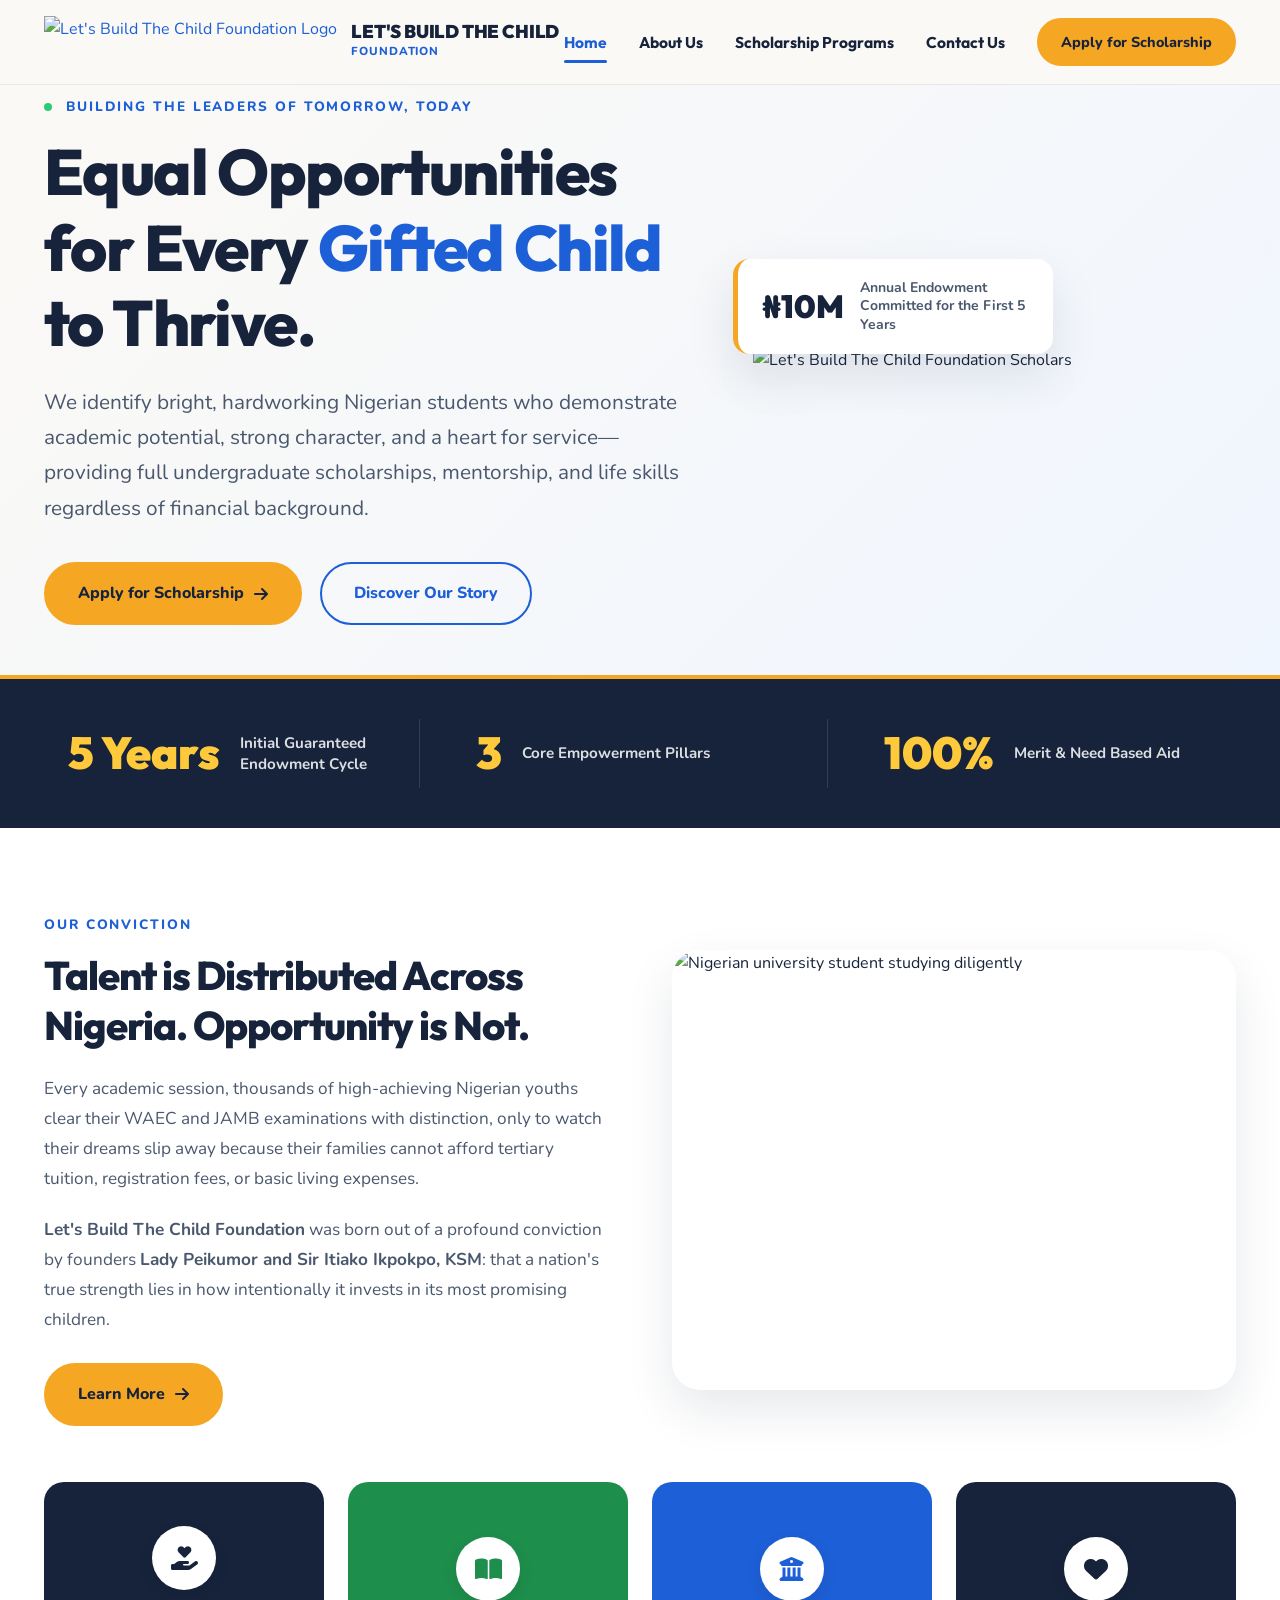
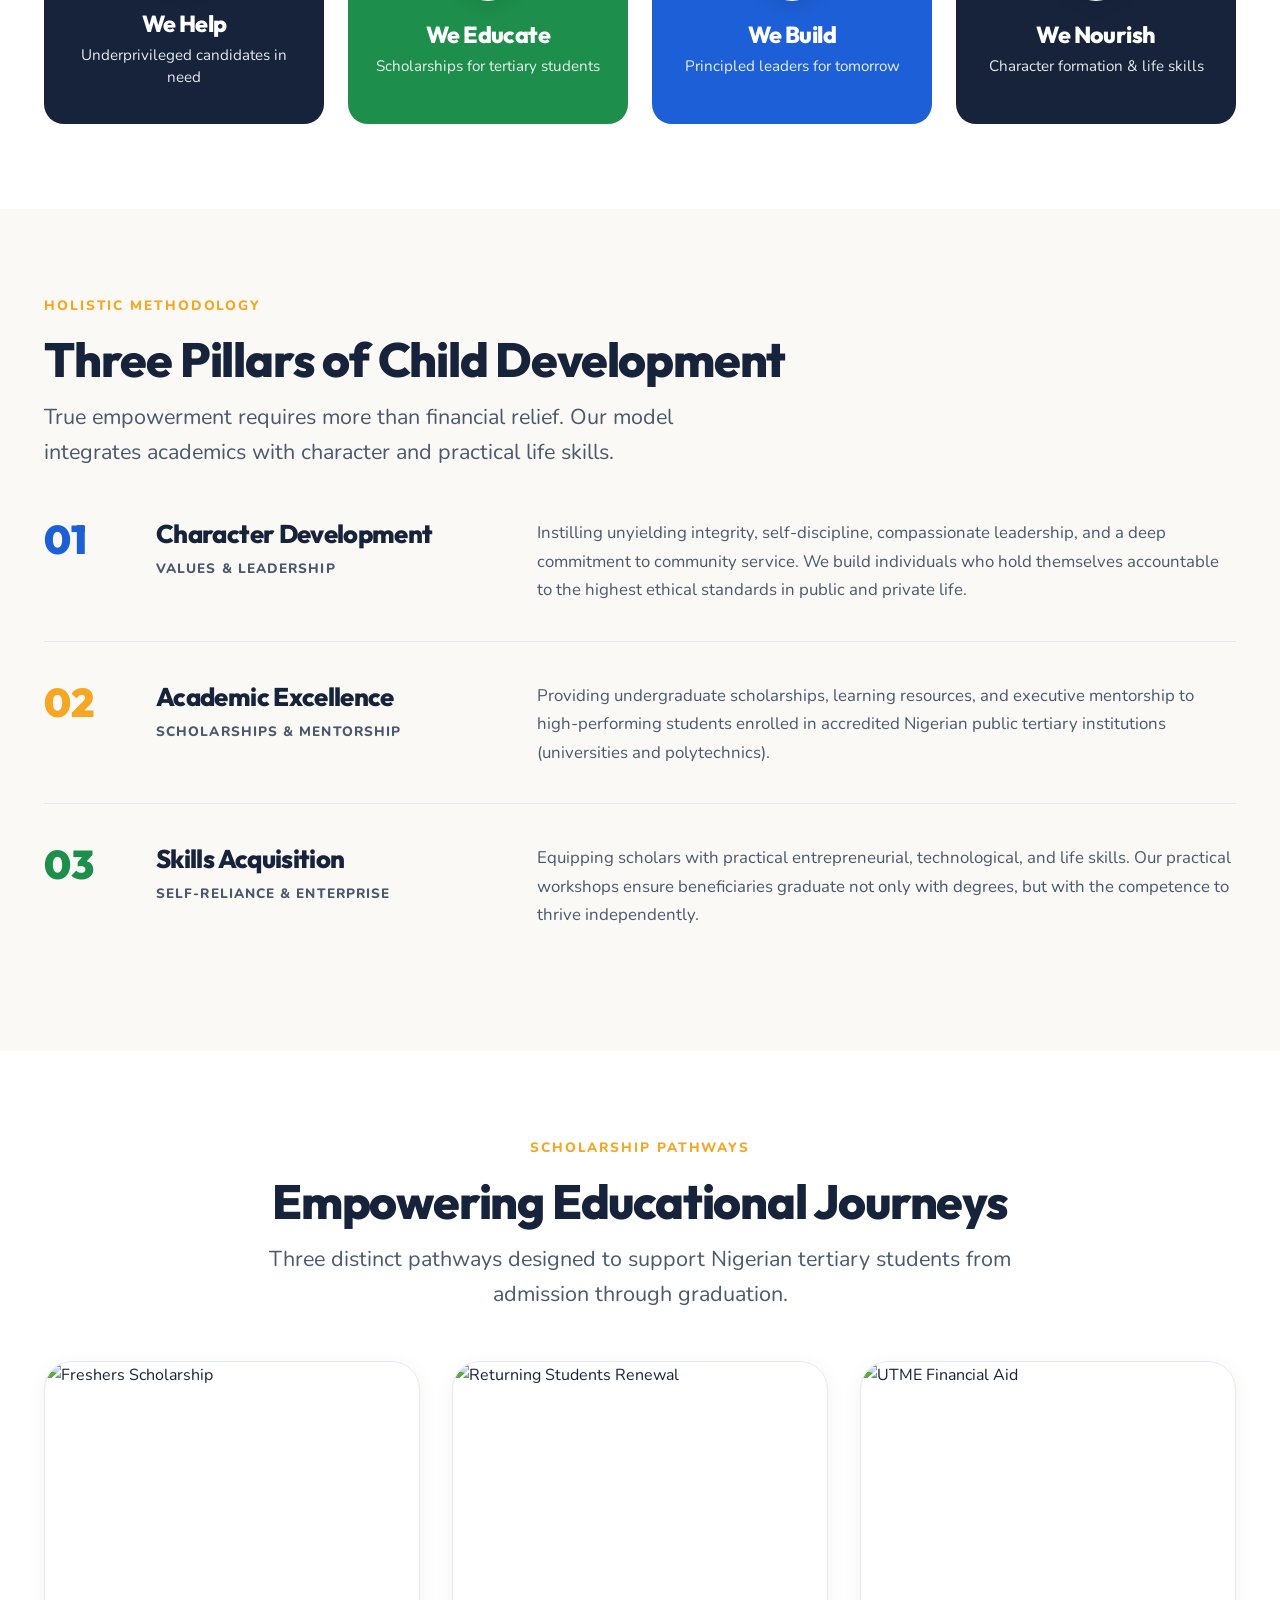
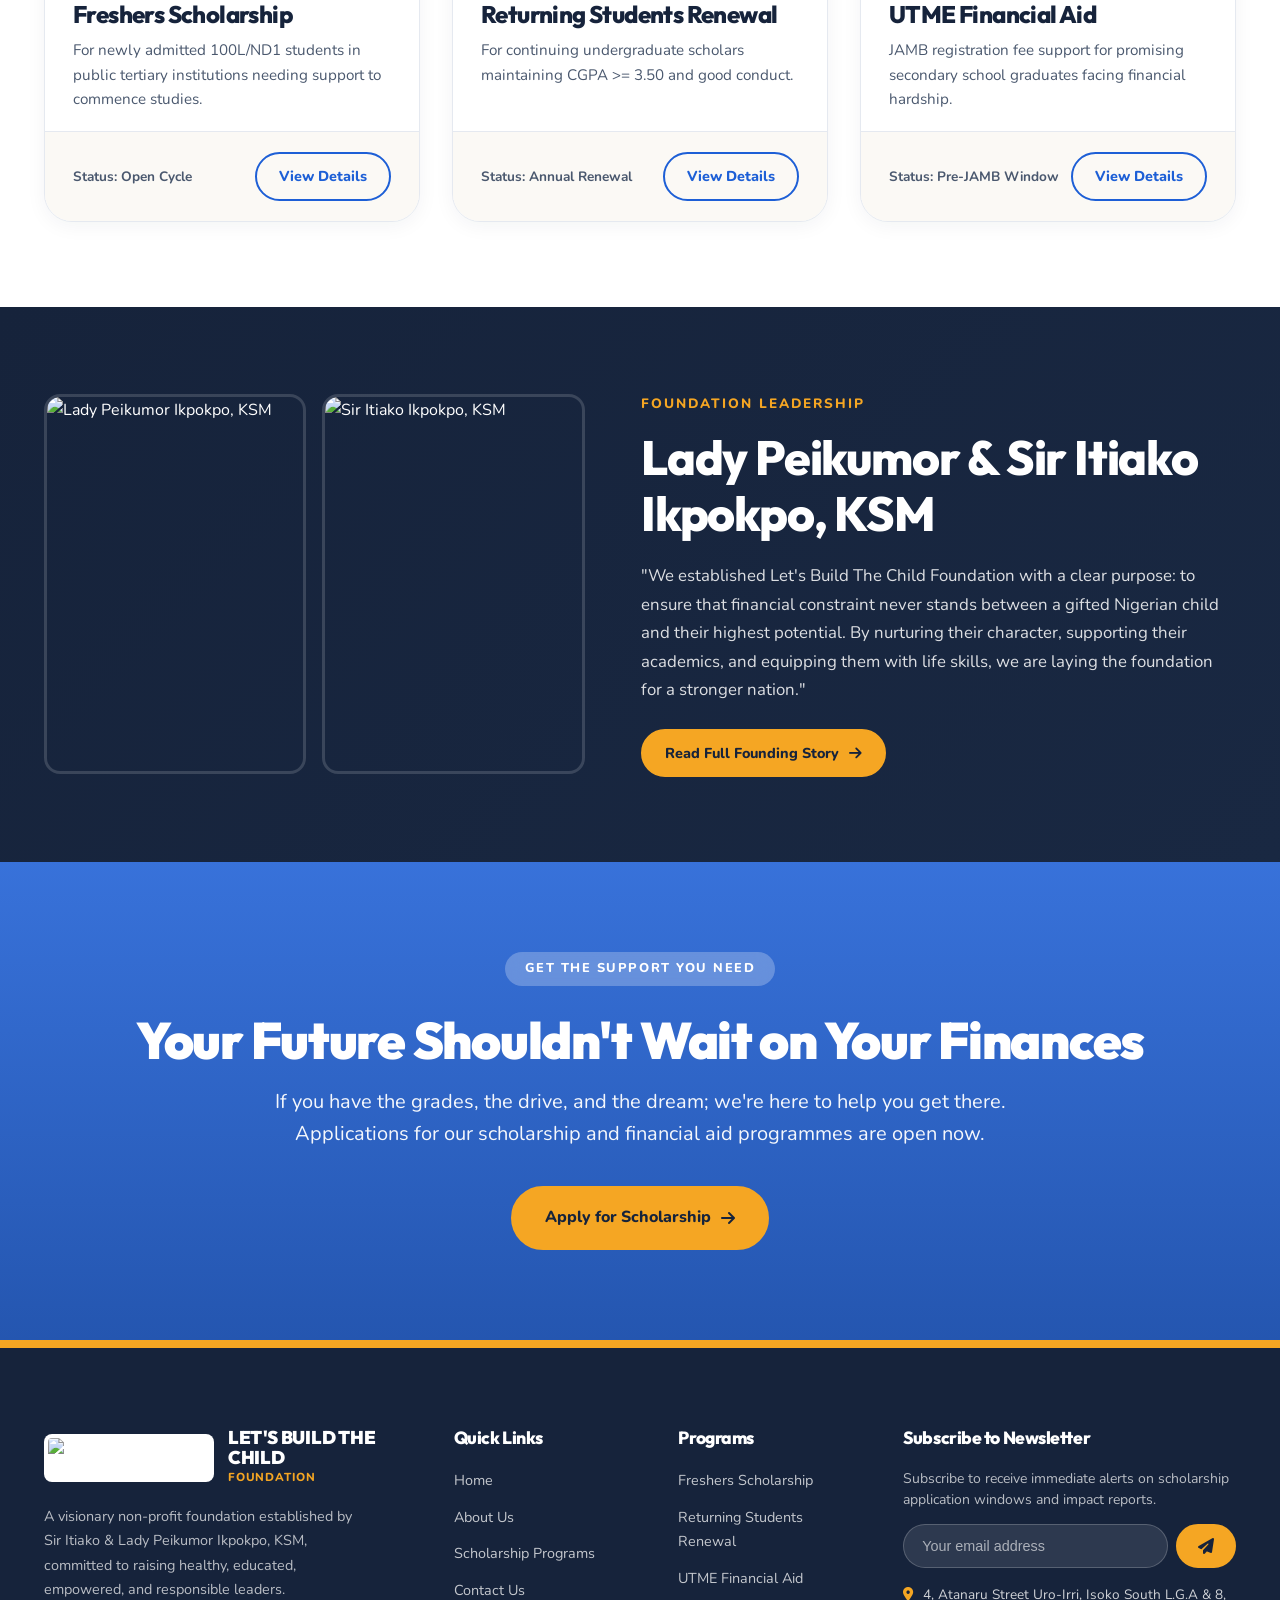
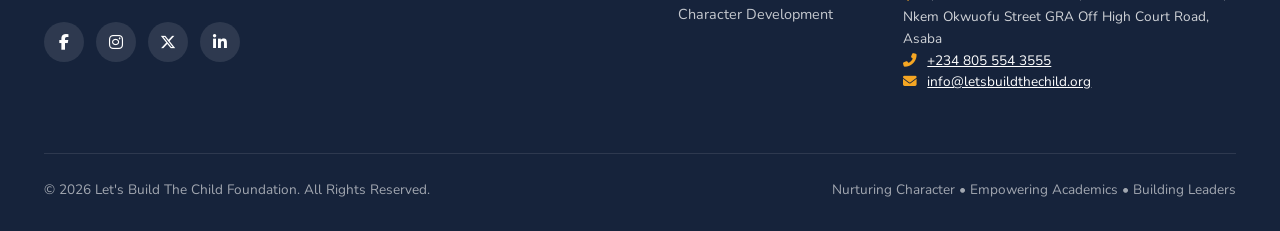
==== index.html @ 26f315c7 "Update brand logo link to point to index.html" ====
<!DOCTYPE html>
<html lang="en">

<head>
  <meta charset="UTF-8">
  <meta name="viewport" content="width=device-width, initial-scale=1.0">
  <title>Let's Build The Child Foundation | Nigerian Undergraduate Scholarships & Student Empowerment</title>
  <meta name="description"
    content="Let's Build The Child Foundation (LBTC) is a Nigerian non-profit foundation providing undergraduate scholarships, character development, and skills acquisition to underprivileged, academically strong students across Nigeria.">

  <!-- CSS Stylesheets -->
  <link rel="stylesheet" href="css/style.css">

  <!-- FontAwesome Icons -->
  <link rel="stylesheet" href="https://cdnjs.cloudflare.com/ajax/libs/font-awesome/6.4.0/css/all.min.css">

  <!-- Favicon -->
  <link rel="icon" type="image/png"
    href="https://res.cloudinary.com/pwkdspnn/image/upload/v1785167493/android-chrome-192x192_ylpxje.png">
</head>

<body>

  <!-- Main Navigation Header -->
  <header class="site-header">
    <div class="container header-container">
      <a href="index.html" class="brand-logo" aria-label="LBTC Foundation Home">
        <img src="https://res.cloudinary.com/pwkdspnn/image/upload/v1785167531/logo-2048x2048-hires_b4ex34.png"
          alt="Let's Build The Child Foundation Logo">
        <div class="brand-text">
          <span class="brand-name">LET'S BUILD THE CHILD</span>
          <span class="brand-tagline">FOUNDATION</span>
        </div>
      </a>

      <!-- Desktop Nav -->
      <nav class="nav-menu">
        <a href="home.html" class="nav-link active">Home</a>
        <a href="about.html" class="nav-link">About Us</a>
        <a href="programs.html" class="nav-link">Scholarship Programs</a>
        <a href="contact.html" class="nav-link">Contact Us</a>
        <a href="programs.html" class="btn btn-primary btn-sm trigger-apply-modal"
          data-program="General Scholarship">Apply for Scholarship</a>
      </nav>

      <!-- Mobile Burger Button -->
      <button class="mobile-toggle" id="mobileNavToggle" aria-label="Open Navigation Menu">
        <i class="fas fa-bars"></i>
      </button>
    </div>
  </header>

  <!-- Mobile Drawer Menu -->
  <div class="mobile-drawer-overlay" id="mobileOverlay"></div>
  <div class="mobile-drawer" id="mobileDrawer">
    <div class="drawer-header">
      <div class="brand-logo">
        <img src="https://res.cloudinary.com/pwkdspnn/image/upload/v1785167493/android-chrome-192x192_ylpxje.png"
          alt="LBTC Logo" style="height: 40px;">
        <span class="brand-name" style="font-size: 1rem;">LBTC FOUNDATION</span>
      </div>
      <button class="drawer-close" id="mobileDrawerClose" aria-label="Close Menu"><i class="fas fa-times"></i></button>
    </div>
    <div class="drawer-links">
      <a href="home.html" class="nav-link active">Home</a>
      <a href="about.html" class="nav-link">About Us</a>
      <a href="programs.html" class="nav-link">Scholarship Programs</a>
      <a href="contact.html" class="nav-link">Contact Us</a>
    </div>
    <div style="margin-top: auto;">
      <a href="programs.html" class="btn btn-primary trigger-apply-modal" style="width: 100%; text-align: center;"
        data-program="Mobile General Application">Apply for Scholarship</a>
    </div>
  </div>

  <!-- Hero Section (Restored to Screenshot 1 Layout) -->
  <section class="editorial-hero" style="background: linear-gradient(135deg, var(--bg-warm) 0%, #F0F6FF 100%);">
    <div class="container">
      <div class="editorial-hero-grid">
        <div class="hero-content">
          <div class="hero-tagline-badge">
            <span class="pulse-dot"></span>
            <span>Building the leaders of tomorrow, today</span>
          </div>
          <h1>
            Equal Opportunities for Every <span class="highlight-blue">Gifted Child</span> to Thrive.
          </h1>
          <p class="lead-story">
            We identify bright, hardworking Nigerian students who demonstrate academic potential, strong character, and
            a heart for service—providing full undergraduate scholarships, mentorship, and life skills regardless of
            financial background.
          </p>
          <div class="hero-cta-group">
            <a href="programs.html" class="btn btn-primary trigger-apply-modal"
              data-program="Hero Scholarship Application">
              Apply for Scholarship <i class="fas fa-arrow-right"></i>
            </a>
            <a href="about.html" class="btn btn-outline-blue">
              Discover Our Story
            </a>
          </div>
        </div>

        <div style="position: relative;">
          <div class="hero-image-clean">
            <img src="https://res.cloudinary.com/pwkdspnn/image/upload/v1785274590/hero_image_final_1_new_gagb31.png"
              alt="Let's Build The Child Foundation Scholars">
          </div>
          <div
            style="position: absolute; bottom: 20px; left: -20px; background: var(--bg-white); padding: 20px 24px; border-radius: var(--radius-md); box-shadow: var(--shadow-lg); display: flex; align-items: center; gap: 16px; border-left: 5px solid var(--primary-orange); max-width: 320px; z-index: 2;">
            <div
              style="font-family: var(--font-heading); font-size: 2rem; font-weight: 900; color: var(--neutral-ink); line-height: 1;">
              ₦<span class="counter" data-target="10">0</span>M</div>
            <div style="font-size: 0.875rem; color: var(--neutral-slate); font-weight: 700; line-height: 1.3;">Annual
              Endowment Committed for the First 5 Years</div>
          </div>
        </div>
      </div>
    </div>
  </section>

  <!-- Immediate Social Proof / Stat Strip (Post-Hero Counter) -->
  <section class="stat-strip-section">
    <div class="container">
      <div class="stat-strip-grid">
        <div class="stat-strip-item">
          <div class="stat-strip-number"><span class="counter" data-target="5" data-suffix=" Years">0 Years</span></div>
          <div class="stat-strip-label">Initial Guaranteed Endowment Cycle</div>
        </div>
        <div class="stat-strip-item">
          <div class="stat-strip-number"><span class="counter" data-target="3">0</span></div>
          <div class="stat-strip-label">Core Empowerment Pillars</div>
        </div>
        <div class="stat-strip-item">
          <div class="stat-strip-number"><span class="counter" data-target="100" data-suffix="%">0%</span></div>
          <div class="stat-strip-label">Merit & Need Based Aid</div>
        </div>
      </div>
    </div>
  </section>

  <!-- Human Story First: Why The Foundation Exists -->
  <section class="section-padding human-story-section">
    <div class="container">
      <div class="story-layout-grid">
        <div>
          <span class="section-label">OUR CONVICTION</span>
          <h2 class="story-lead-heading">
            Talent is Distributed Across Nigeria. Opportunity is Not.
          </h2>
          <p class="story-paragraph">
            Every academic session, thousands of high-achieving Nigerian youths clear their WAEC and JAMB examinations
            with distinction, only to watch their dreams slip away because their families cannot afford tertiary
            tuition, registration fees, or basic living expenses.
          </p>
          <p class="story-paragraph">
            <strong>Let's Build The Child Foundation</strong> was born out of a profound conviction by founders
            <strong>Lady Peikumor and Sir Itiako Ikpokpo, KSM</strong>: that a nation's true strength lies in how
            intentionally it invests in its most promising children.
          </p>

          <div style="margin-top: 28px;">
            <a href="about.html" class="btn btn-primary">
              Learn More <i class="fas fa-arrow-right"></i>
            </a>
          </div>
        </div>

        <div>
          <div style="border-radius: var(--radius-lg); overflow: hidden; box-shadow: var(--shadow-lg);">
            <img src="https://res.cloudinary.com/pwkdspnn/image/upload/v1785274866/6007_vhowfo.jpg"
              alt="Nigerian university student studying diligently"
              style="height: 100%; min-height: 440px; width: 100%; object-fit: cover;">
          </div>
        </div>
      </div>

      <!-- 4 Core Action Cards Strip (We Help, We Educate, We Build, We Nourish) -->
      <div class="conviction-cards-grid" style="margin-top: 56px;">
        <!-- Card 1: We Help -->
        <div class="conviction-card card-dark">
          <div class="conviction-icon-circle">
            <i class="fas fa-hand-holding-heart"></i>
          </div>
          <h3>We Help</h3>
          <p>Underprivileged candidates in need</p>
        </div>

        <!-- Card 2: We Educate -->
        <div class="conviction-card card-green">
          <div class="conviction-icon-circle">
            <i class="fas fa-book-open"></i>
          </div>
          <h3>We Educate</h3>
          <p>Scholarships for tertiary students</p>
        </div>

        <!-- Card 3: We Build -->
        <div class="conviction-card card-blue">
          <div class="conviction-icon-circle">
            <i class="fas fa-university"></i>
          </div>
          <h3>We Build</h3>
          <p>Principled leaders for tomorrow</p>
        </div>

        <!-- Card 4: We Nourish -->
        <div class="conviction-card card-dark">
          <div class="conviction-icon-circle">
            <i class="fas fa-heart"></i>
          </div>
          <h3>We Nourish</h3>
          <p>Character formation & life skills</p>
        </div>
      </div>
    </div>
  </section>

  <!-- The Three Core Pillars Section -->
  <section class="section-padding pillars-editorial-section">
    <div class="container">
      <div>
        <span class="section-label label-orange">HOLISTIC METHODOLOGY</span>
        <h2>Three Pillars of Child Development</h2>
        <p class="lead-text" style="margin-top: 12px; max-width: 720px;">
          True empowerment requires more than financial relief. Our model integrates academics with character and
          practical life skills.
        </p>
      </div>

      <div class="pillars-list-editorial">
        <!-- Pillar 1 -->
        <div class="pillar-row">
          <div class="pillar-number">01</div>
          <div class="pillar-title-block">
            <h3>Character Development</h3>
            <span>Values & Leadership</span>
          </div>
          <div class="pillar-description-block">
            <p>
              Instilling unyielding integrity, self-discipline, compassionate leadership, and a deep commitment to
              community service. We build individuals who hold themselves accountable to the highest ethical standards
              in public and private life.
            </p>
          </div>
        </div>

        <!-- Pillar 2 -->
        <div class="pillar-row pillar-orange">
          <div class="pillar-number">02</div>
          <div class="pillar-title-block">
            <h3>Academic Excellence</h3>
            <span>Scholarships & Mentorship</span>
          </div>
          <div class="pillar-description-block">
            <p>
              Providing undergraduate scholarships, learning resources, and executive mentorship to high-performing
              students enrolled in accredited Nigerian public tertiary institutions (universities and polytechnics).
            </p>
          </div>
        </div>

        <!-- Pillar 3 -->
        <div class="pillar-row pillar-green">
          <div class="pillar-number">03</div>
          <div class="pillar-title-block">
            <h3>Skills Acquisition</h3>
            <span>Self-Reliance & Enterprise</span>
          </div>
          <div class="pillar-description-block">
            <p>
              Equipping scholars with practical entrepreneurial, technological, and life skills. Our practical workshops
              ensure beneficiaries graduate not only with degrees, but with the competence to thrive independently.
            </p>
          </div>
        </div>
      </div>
    </div>
  </section>

  <!-- Scholarship Pathways Overview Section (Restored to Screenshot 2 Layout) -->
  <section class="section-padding" style="background-color: var(--bg-white);">
    <div class="container">
      <div class="text-center mx-auto" style="max-width: 760px; margin-bottom: 48px;">
        <span class="section-label label-orange">SCHOLARSHIP PATHWAYS</span>
        <h2>Empowering Educational Journeys</h2>
        <p class="lead-text mx-auto" style="margin-top: 12px;">
          Three distinct pathways designed to support Nigerian tertiary students from admission through graduation.
        </p>
      </div>

      <div style="display: grid; grid-template-columns: repeat(auto-fit, minmax(320px, 1fr)); gap: 32px;">
        <!-- Program 1: Freshers -->
        <div class="pathway-card-item">
          <div class="pathway-card-img">
            <img
              src="https://res.cloudinary.com/pwkdspnn/image/upload/v1785278674/25651-30412c-o-student-reading-facebook-1-1062x598_txh4z1.jpg"
              alt="Freshers Scholarship">
          </div>
          <div style="padding: 28px 28px 20px; flex-grow: 1;">
            <h3 style="font-size: 1.5rem; margin-bottom: 10px;">Freshers Scholarship</h3>
            <p style="color: var(--neutral-slate); font-size: 0.95rem; line-height: 1.6;">
              For newly admitted 100L/ND1 students in public tertiary institutions needing support to commence studies.
            </p>
          </div>
          <div
            style="padding: 20px 28px; background: var(--bg-warm); border-top: 1px solid var(--neutral-border); display: flex; align-items: center; justify-content: space-between;">
            <span style="font-weight: 700; font-size: 0.85rem; color: var(--neutral-slate);">Status: Open Cycle</span>
            <a href="programs.html#freshers-program" class="btn btn-outline-blue btn-sm">View Details</a>
          </div>
        </div>

        <!-- Program 2: Returning Students -->
        <div class="pathway-card-item">
          <div class="pathway-card-img">
            <img src="https://res.cloudinary.com/pwkdspnn/image/upload/v1785278610/44983_g7fvhp.jpg"
              alt="Returning Students Renewal">
          </div>
          <div style="padding: 28px 28px 20px; flex-grow: 1;">
            <h3 style="font-size: 1.5rem; margin-bottom: 10px;">Returning Students Renewal</h3>
            <p style="color: var(--neutral-slate); font-size: 0.95rem; line-height: 1.6;">
              For continuing undergraduate scholars maintaining CGPA >= 3.50 and good conduct.
            </p>
          </div>
          <div
            style="padding: 20px 28px; background: var(--bg-warm); border-top: 1px solid var(--neutral-border); display: flex; align-items: center; justify-content: space-between;">
            <span style="font-weight: 700; font-size: 0.85rem; color: var(--neutral-slate);">Status: Annual
              Renewal</span>
            <a href="programs.html#returning-program" class="btn btn-outline-blue btn-sm">View Details</a>
          </div>
        </div>

        <!-- Program 3: UTME Aid -->
        <div class="pathway-card-item">
          <div class="pathway-card-img">
            <img src="https://res.cloudinary.com/pwkdspnn/image/upload/v1785279038/jamb_myawbf.jpg"
              alt="UTME Financial Aid">
          </div>
          <div style="padding: 28px 28px 20px; flex-grow: 1;">
            <h3 style="font-size: 1.5rem; margin-bottom: 10px;">UTME Financial Aid</h3>
            <p style="color: var(--neutral-slate); font-size: 0.95rem; line-height: 1.6;">
              JAMB registration fee support for promising secondary school graduates facing financial hardship.
            </p>
          </div>
          <div
            style="padding: 20px 28px; background: var(--bg-warm); border-top: 1px solid var(--neutral-border); display: flex; align-items: center; justify-content: space-between;">
            <span style="font-weight: 700; font-size: 0.85rem; color: var(--neutral-slate);">Status: Pre-JAMB
              Window</span>
            <a href="programs.html#utme-program" class="btn btn-outline-blue btn-sm">View Details</a>
          </div>
        </div>
      </div>
    </div>
  </section>

  <!-- Co-Founders Profile Feature -->
  <section class="section-padding founders-feature-section">
    <div class="container">
      <div class="founders-split-grid">
        <div class="founders-image-duo">
          <img src="https://res.cloudinary.com/pwkdspnn/image/upload/v1785142930/PHOTO-2026-07-26-13-12-46_azobm5.jpg"
            alt="Lady Peikumor Ikpokpo, KSM">
          <img src="https://res.cloudinary.com/pwkdspnn/image/upload/v1785141320/PHOTO-2026-07-26-13-13-24_omignx.jpg"
            alt="Sir Itiako Ikpokpo, KSM">
        </div>

        <div class="founders-content">
          <span class="section-label label-orange">FOUNDATION LEADERSHIP</span>
          <h2>Lady Peikumor & Sir Itiako Ikpokpo, KSM</h2>
          <p>
            "We established Let's Build The Child Foundation with a clear purpose: to ensure that financial constraint
            never stands between a gifted Nigerian child and their highest potential. By nurturing their character,
            supporting their academics, and equipping them with life skills, we are laying the foundation for a stronger
            nation."
          </p>
          <a href="about.html" class="btn btn-primary btn-sm">
            Read Full Founding Story <i class="fas fa-arrow-right"></i>
          </a>
        </div>
      </div>
    </div>
  </section>

  <!-- Call to Action -->
  <section class="endowment-banner-section">
    <div class="container text-center">
      <div class="endowment-badge">GET THE SUPPORT YOU NEED</div>
      <h2>Your Future Shouldn't Wait on Your Finances</h2>
      <p>
        If you have the grades, the drive, and the dream; we're here to help you get there. Applications for our
        scholarship and financial aid programmes are open now.
      </p>
      <a href="programs.html" class="btn btn-primary">
        Apply for Scholarship <i class="fas fa-arrow-right"></i>
      </a>
    </div>
  </section>

  <!-- Site Footer -->
  <footer class="site-footer">
    <div class="container">
      <div class="footer-grid">
        <div class="footer-brand">
          <div class="brand-logo">
            <img src="https://res.cloudinary.com/pwkdspnn/image/upload/v1785167531/logo-2048x2048-hires_b4ex34.png"
              alt="LBTC Foundation Logo" style="height: 48px; background: white; border-radius: 8px; padding: 4px;">
            <div class="brand-text">
              <span class="brand-name" style="color: white;">LET'S BUILD THE CHILD</span>
              <span class="brand-tagline" style="color: var(--primary-orange);">FOUNDATION</span>
            </div>
          </div>
          <p>
            A visionary non-profit foundation established by Sir Itiako & Lady Peikumor Ikpokpo, KSM, committed to
            raising healthy, educated, empowered, and responsible leaders.
          </p>
          <div class="social-links">
            <a href="#" class="social-btn" aria-label="Facebook"><i class="fab fa-facebook-f"></i></a>
            <a href="#" class="social-btn" aria-label="Instagram"><i class="fab fa-instagram"></i></a>
            <a href="#" class="social-btn" aria-label="X Twitter"><i class="fab fa-x-twitter"></i></a>
            <a href="#" class="social-btn" aria-label="LinkedIn"><i class="fab fa-linkedin-in"></i></a>
          </div>
        </div>

        <div class="footer-col">
          <h4>Quick Links</h4>
          <div class="footer-links">
            <a href="home.html">Home</a>
            <a href="about.html">About Us</a>
            <a href="programs.html">Scholarship Programs</a>
            <a href="contact.html">Contact Us</a>
          </div>
        </div>

        <div class="footer-col">
          <h4>Programs</h4>
          <div class="footer-links">
            <a href="programs.html#freshers-program">Freshers Scholarship</a>
            <a href="programs.html#returning-program">Returning Students Renewal</a>
            <a href="programs.html#utme-program">UTME Financial Aid</a>
            <a href="about.html#core-values">Character Development</a>
          </div>
        </div>

        <div class="footer-col">
          <h4>Subscribe to Newsletter</h4>
          <p style="font-size: 0.875rem; color: rgba(255,255,255,0.7); margin-bottom: 12px; line-height: 1.5;">
            Subscribe to receive immediate alerts on scholarship application windows and impact reports.
          </p>
          <form class="footer-newsletter-form"
            onsubmit="event.preventDefault(); alert('Thank you for subscribing to LBTC Foundation updates!'); this.reset();">
            <input type="email" placeholder="Your email address" required aria-label="Email address for newsletter">
            <button type="submit" class="btn btn-primary" aria-label="Submit newsletter subscription"><i
                class="fas fa-paper-plane"></i></button>
          </form>
          <div style="margin-top: 16px; font-size: 0.85rem; color: rgba(255,255,255,0.8); line-height: 1.6;">
            <i class="fas fa-map-marker-alt" style="color: var(--primary-orange); margin-right: 6px;"></i> 4, Atanaru
            Street Uro-Irri, Isoko South L.G.A & 8, Nkem Okwuofu Street GRA Off High Court Road, Asaba<br>
            <i class="fas fa-phone-alt" style="color: var(--primary-orange); margin-right: 6px;"></i> <a
              href="tel:+2348055543555" style="color: white; text-decoration: underline;">+234 805 554 3555</a><br>
            <i class="fas fa-envelope" style="color: var(--primary-orange); margin-right: 6px;"></i> <a
              href="mailto:info@letsbuildthechild.org"
              style="color: white; text-decoration: underline;">info@letsbuildthechild.org</a>
          </div>
        </div>
      </div>

      <div class="footer-bottom">
        <div>© 2026 Let's Build The Child Foundation. All Rights Reserved.</div>
        <div>Nurturing Character • Empowering Academics • Building Leaders</div>
      </div>
    </div>
  </footer>

  <!-- JavaScript Bundle -->
  <script src="js/main.js"></script>
</body>

</html>
---- css/style.css ----
/* ==========================================================================
   LET'S BUILD THE CHILD FOUNDATION (LBTC) - BESPOKE EDITORIAL DESIGN SYSTEM
   Art Directed for an Authentic, Handcrafted, High-Credibility Non-Profit Website
   ========================================================================== */

/* Google Fonts Import */
@import url('https://fonts.googleapis.com/css2?family=Nunito:ital,wght@0,300;0,400;0,600;0,700;0,800;0,900;1,400;1,700&family=Outfit:wght@400;500;600;700;800;900&display=swap');

:root {
  /* Brand Color Tokens */
  --primary-blue: #1D5FD6;
  --primary-blue-dark: #1248AA;
  --primary-blue-light: #4A83EC;
  --primary-orange: #F5A623;
  --primary-orange-hover: #E09214;
  --secondary-green: #2ECC71;
  --secondary-green-dark: #1E8E4C;
  --accent-yellow: #FFC93C;
  --neutral-ink: #16233B;
  --neutral-slate: #4A586E;
  --neutral-muted: #8FA0B8;
  --neutral-border: #E5E9F0;
  
  /* Background Color Palette */
  --bg-warm: #FBF9F5;
  --bg-sky: #EAF3FC;
  --bg-mint: #E3F9EC;
  --bg-peach: #FCEFDD;
  --bg-white: #FFFFFF;

  /* Typography */
  --font-heading: 'Hagrid', 'Outfit', 'Nunito', -apple-system, BlinkMacSystemFont, serif;
  --font-body: 'Nunito', -apple-system, BlinkMacSystemFont, 'Segoe UI', Roboto, sans-serif;

  /* Shadows & Micro-elevations */
  --shadow-subtle: 0 4px 20px rgba(22, 35, 59, 0.05);
  --shadow-lg: 0 20px 48px rgba(22, 35, 59, 0.1);
  --shadow-blue: 0 12px 32px rgba(29, 95, 214, 0.2);

  /* Radius & Spacing */
  --radius-sm: 8px;
  --radius-md: 16px;
  --radius-lg: 28px;
  --radius-pill: 9999px;
  --transition-normal: 0.3s cubic-bezier(0.16, 1, 0.3, 1);
}

/* Base Reset & Typography Globals */
*, *::before, *::after {
  box-sizing: border-box;
  margin: 0;
  padding: 0;
}

html {
  scroll-behavior: smooth;
  font-size: 16px;
  -webkit-text-size-adjust: 100%;
}

body {
  font-family: var(--font-body);
  color: var(--neutral-ink);
  background-color: var(--bg-warm);
  line-height: 1.7;
  font-weight: 400;
  overflow-x: hidden;
  min-height: 100vh;
  display: flex;
  flex-direction: column;
}

img {
  max-width: 100%;
  height: auto;
  display: block;
}

a {
  color: var(--primary-blue);
  text-decoration: none;
  transition: color var(--transition-normal);
}

a:hover {
  color: var(--primary-blue-dark);
}

/* Typography Hierarchy */
h1, h2, h3, h4, h5, h6 {
  font-family: var(--font-heading);
  color: var(--neutral-ink);
  line-height: 1.18;
  font-weight: 800;
  letter-spacing: -0.025em;
}

h1 { font-size: clamp(2.5rem, 5.5vw, 4rem); }
h2 { font-size: clamp(2rem, 4vw, 3rem); }
h3 { font-size: clamp(1.4rem, 2.5vw, 2rem); }
h4 { font-size: 1.25rem; }

.section-label {
  display: block;
  text-transform: uppercase;
  font-size: 0.85rem;
  font-weight: 800;
  letter-spacing: 0.14em;
  color: var(--primary-blue) !important;
  background: transparent !important;
  background-color: transparent !important;
  padding: 0 !important;
  border-radius: 0 !important;
  margin-bottom: 14px;
  border: none !important;
  box-shadow: none !important;
}

.section-label.label-orange {
  color: var(--primary-orange) !important;
  background: transparent !important;
  background-color: transparent !important;
  border: none !important;
}

.section-label.label-green {
  color: var(--secondary-green-dark) !important;
  background: transparent !important;
  background-color: transparent !important;
  border: none !important;
}

.lead-text {
  font-size: clamp(1.15rem, 2vw, 1.35rem);
  color: var(--neutral-slate);
  font-weight: 400;
  line-height: 1.65;
}

/* Container & Layout Utilities */
.container {
  width: 100%;
  max-width: 1240px;
  margin-left: auto;
  margin-right: auto;
  padding-left: 24px;
  padding-right: 24px;
}

.section-padding {
  padding-top: 85px;
  padding-bottom: 85px;
}

.text-center { text-align: center; }
.mx-auto { margin-left: auto; margin-right: auto; }

/* Buttons & Direct CTAs */
.btn {
  display: inline-flex;
  align-items: center;
  justify-content: center;
  gap: 10px;
  padding: 16px 32px;
  border-radius: var(--radius-pill);
  font-weight: 800;
  font-size: 1rem;
  cursor: pointer;
  border: 2px solid transparent;
  transition: all var(--transition-normal);
  white-space: nowrap;
  text-decoration: none;
}

.btn-primary {
  background-color: var(--primary-orange);
  color: var(--neutral-ink);
  border-color: var(--primary-orange);
}

.btn-primary:hover {
  background-color: var(--primary-orange-hover);
  border-color: var(--primary-orange-hover);
  transform: translateY(-2px);
  box-shadow: 0 10px 24px rgba(245, 166, 35, 0.3);
}

.btn-blue {
  background-color: var(--primary-blue);
  color: var(--bg-white);
  border-color: var(--primary-blue);
}

.btn-blue:hover {
  background-color: var(--primary-blue-dark);
  border-color: var(--primary-blue-dark);
  transform: translateY(-2px);
  box-shadow: var(--shadow-blue);
}

.btn-outline-blue {
  background-color: transparent;
  color: var(--primary-blue);
  border-color: var(--primary-blue);
}

.btn-outline-blue:hover {
  background-color: var(--primary-blue);
  color: var(--bg-white);
  transform: translateY(-2px);
}

.btn-sm {
  padding: 10px 22px;
  font-size: 0.9rem;
}

/* Header & Navigation Bar */
.header-topbar {
  background-color: var(--neutral-ink);
  color: var(--bg-warm);
  font-size: 0.85rem;
  padding: 10px 0;
  border-bottom: 1px solid rgba(255, 255, 255, 0.08);
}

.topbar-content {
  display: flex;
  justify-content: space-between;
  align-items: center;
  flex-wrap: wrap;
  gap: 12px;
}

.topbar-badge {
  display: inline-flex;
  align-items: center;
  gap: 6px;
  background: rgba(245, 166, 35, 0.2);
  color: var(--accent-yellow);
  padding: 3px 12px;
  border-radius: var(--radius-pill);
  font-weight: 700;
  font-size: 0.8rem;
}

.topbar-links {
  display: flex;
  gap: 24px;
  align-items: center;
}

.topbar-links a {
  color: rgba(255, 255, 255, 0.85);
  font-size: 0.85rem;
}

.topbar-links a:hover {
  color: var(--primary-orange);
}

.site-header {
  position: sticky;
  top: 0;
  z-index: 1000;
  background-color: rgba(251, 249, 245, 0.96);
  backdrop-filter: blur(16px);
  border-bottom: 1px solid rgba(22, 35, 59, 0.08);
}

.header-container {
  display: flex;
  align-items: center;
  justify-content: space-between;
  height: 84px;
}

.brand-logo {
  display: flex;
  align-items: center;
  gap: 14px;
  text-decoration: none;
}

.brand-logo img {
  height: 52px;
  width: auto;
  object-fit: contain;
}

.brand-text {
  display: flex;
  flex-direction: column;
}

.brand-name {
  font-family: var(--font-heading);
  font-size: 1.15rem;
  font-weight: 900;
  color: var(--neutral-ink);
  line-height: 1.1;
  letter-spacing: -0.01em;
}

.brand-tagline {
  font-size: 0.725rem;
  color: var(--primary-blue);
  font-weight: 800;
  letter-spacing: 0.08em;
  text-transform: uppercase;
}

/* Nav Links */
.nav-menu {
  display: flex;
  align-items: center;
  gap: 32px;
}

.nav-link {
  font-family: var(--font-heading);
  font-weight: 700;
  font-size: 0.975rem;
  color: var(--neutral-ink);
  position: relative;
  padding: 8px 0;
}

.nav-link:hover,
.nav-link.active {
  color: var(--primary-blue);
}

.nav-link.active::after {
  content: '';
  position: absolute;
  bottom: 0;
  left: 0;
  width: 100%;
  height: 3px;
  background: var(--primary-blue);
  border-radius: var(--radius-pill);
}

.mobile-toggle {
  display: none;
  background: none;
  border: none;
  font-size: 1.75rem;
  color: var(--neutral-ink);
  cursor: pointer;
  padding: 8px;
}

/* Mobile Drawer Navigation */
.mobile-drawer {
  position: fixed;
  top: 0;
  right: -100%;
  width: 85%;
  max-width: 380px;
  height: 100vh;
  background-color: var(--bg-warm);
  z-index: 2000;
  box-shadow: var(--shadow-lg);
  transition: right 0.35s cubic-bezier(0.16, 1, 0.3, 1);
  display: flex;
  flex-direction: column;
  padding: 28px;
}

.mobile-drawer.open { right: 0; }

.mobile-drawer-overlay {
  position: fixed;
  inset: 0;
  background: rgba(22, 35, 59, 0.6);
  backdrop-filter: blur(4px);
  z-index: 1999;
  opacity: 0;
  visibility: hidden;
  transition: all 0.3s ease;
}

.mobile-drawer-overlay.open { opacity: 1; visibility: visible; }

.drawer-header {
  display: flex;
  align-items: center;
  justify-content: space-between;
  margin-bottom: 32px;
  padding-bottom: 16px;
  border-bottom: 1px solid var(--neutral-border);
}

.drawer-close {
  background: none;
  border: none;
  font-size: 1.75rem;
  color: var(--neutral-ink);
  cursor: pointer;
}

.drawer-links {
  display: flex;
  flex-direction: column;
  gap: 20px;
}

.drawer-links .nav-link {
  font-size: 1.2rem;
}

/* ==========================================================================
   EDITORIAL HERO SECTION
   ========================================================================== */
.editorial-hero {
  padding: 10px 0 50px 0;
  background: linear-gradient(135deg, var(--bg-warm) 0%, var(--bg-sky) 100%);
  position: relative;
  overflow: hidden;
}

.editorial-hero-grid {
  display: grid;
  grid-template-columns: 1.15fr 0.85fr;
  gap: 56px;
  align-items: center;
  width: 100%;
}

.hero-tagline-badge {
  display: block;
  font-weight: 800;
  font-size: 0.85rem;
  text-transform: uppercase;
  letter-spacing: 0.14em;
  color: var(--primary-blue);
  margin-bottom: 16px;
  background: transparent !important;
  border: none !important;
  padding: 0 !important;
}

.hero-tagline-badge .pulse-dot {
  display: inline-block;
  width: 8px;
  height: 8px;
  background-color: var(--secondary-green);
  border-radius: 50%;
  margin-right: 8px;
}

.editorial-hero h1 {
  margin-bottom: 24px;
  color: var(--neutral-ink);
}

.editorial-hero h1 .highlight-blue {
  color: var(--primary-blue);
  position: relative;
}

.editorial-hero p.lead-story {
  font-size: clamp(1.15rem, 2vw, 1.3rem);
  color: var(--neutral-slate);
  margin-bottom: 36px;
  max-width: 680px;
}

.hero-cta-group {
  display: flex;
  gap: 18px;
  flex-wrap: wrap;
  align-items: center;
}

.hero-image-frame,
.hero-image-clean {
  position: relative;
  width: 100%;
}

.hero-image-frame img,
.hero-image-clean img {
  width: 100%;
  height: auto;
  display: block;
  object-fit: contain;
  filter: drop-shadow(0 14px 28px rgba(22, 35, 59, 0.12));
}

/* ==========================================================================
   IMMEDIATE SOCIAL PROOF / STAT STRIP (POST-HERO)
   ========================================================================== */
.stat-strip-section {
  background-color: var(--neutral-ink);
  color: var(--bg-white);
  padding: 40px 0;
  border-top: 4px solid var(--primary-orange);
}

.stat-strip-grid {
  display: grid;
  grid-template-columns: repeat(3, 1fr);
  gap: 32px;
  align-items: center;
}

.stat-strip-item {
  display: flex;
  align-items: center;
  gap: 20px;
  padding: 12px 24px;
  border-right: 1px solid rgba(255, 255, 255, 0.12);
}

.stat-strip-item:last-child {
  border-right: none;
}

.stat-strip-number {
  font-family: var(--font-heading);
  font-size: clamp(2.2rem, 3.5vw, 3rem);
  font-weight: 900;
  color: var(--accent-yellow);
  line-height: 1;
  white-space: nowrap;
}

.stat-strip-label {
  font-size: 0.95rem;
  color: rgba(255, 255, 255, 0.85);
  font-weight: 700;
  line-height: 1.35;
}

/* ==========================================================================
   OPEN HUMAN STORY SECTION (BEFORE SCHOLARSHIP DETAILS)
   ========================================================================== */
.human-story-section {
  background-color: var(--bg-white);
}

.story-layout-grid {
  display: grid;
  grid-template-columns: 1fr 1fr;
  gap: 64px;
  align-items: center;
}

.story-lead-heading {
  font-size: clamp(1.8rem, 3.2vw, 2.5rem);
  margin-bottom: 24px;
  line-height: 1.25;
}

.story-paragraph {
  font-size: 1.075rem;
  color: var(--neutral-slate);
  margin-bottom: 20px;
  line-height: 1.75;
}

.story-pullquote {
  border-left: 4px solid var(--primary-orange);
  padding-left: 24px;
  margin: 32px 0;
  font-family: var(--font-heading);
  font-size: 1.35rem;
  font-weight: 700;
  color: var(--neutral-ink);
  line-height: 1.4;
  font-style: italic;
}

.endowment-highlight-box {
  background-color: var(--bg-warm);
  border-radius: var(--radius-md);
  padding: 32px;
  border: 1px solid var(--neutral-border);
  margin-top: 28px;
}

.endowment-highlight-box h4 {
  color: var(--primary-blue);
  margin-bottom: 8px;
}

/* ==========================================================================
   OPEN PILLARS EDITORIAL SPLIT (CARD-FREE)
   ========================================================================== */
.pillars-editorial-section {
  background-color: var(--bg-warm);
}

.pillars-list-editorial {
  display: flex;
  flex-direction: column;
  gap: 40px;
  margin-top: 48px;
}

.pillar-row {
  display: grid;
  grid-template-columns: 80px 1fr 2fr;
  gap: 32px;
  align-items: flex-start;
  padding-bottom: 36px;
  border-bottom: 1px solid var(--neutral-border);
}

.pillar-row:last-child {
  border-bottom: none;
}

.pillar-number {
  font-family: var(--font-heading);
  font-size: 2.5rem;
  font-weight: 900;
  color: var(--primary-blue);
  line-height: 1;
}

.pillar-row.pillar-orange .pillar-number { color: var(--primary-orange); }
.pillar-row.pillar-green .pillar-number { color: var(--secondary-green-dark); }

.pillar-title-block h3 {
  font-size: 1.6rem;
  margin-bottom: 6px;
}

.pillar-title-block span {
  font-size: 0.85rem;
  font-weight: 800;
  text-transform: uppercase;
  letter-spacing: 0.08em;
  color: var(--neutral-slate);
}

.pillar-description-block p {
  font-size: 1.05rem;
  color: var(--neutral-slate);
  line-height: 1.7;
}

/* ==========================================================================
   EDITORIAL SCHOLARSHIP PATHWAYS LIST (CARD-FREE)
   ========================================================================== */
.pathways-editorial-section {
  background-color: var(--bg-white);
}

.pathway-horizontal-list {
  display: flex;
  flex-direction: column;
  gap: 28px;
  margin-top: 48px;
}

.pathway-item-box {
  background: var(--bg-warm);
  border-radius: var(--radius-md);
  padding: 36px 40px;
  border: 1px solid var(--neutral-border);
  display: grid;
  grid-template-columns: 2fr 1fr;
  gap: 32px;
  align-items: center;
  transition: border-color var(--transition-normal);
}

.pathway-item-box:hover {
  border-color: var(--primary-blue);
}

.pathway-details h3 {
  margin-bottom: 10px;
}

.pathway-details p {
  color: var(--neutral-slate);
  font-size: 1rem;
  margin-bottom: 16px;
}

.pathway-tags {
  display: flex;
  gap: 12px;
  flex-wrap: wrap;
}

.pathway-tag-pill {
  font-size: 0.8rem;
  font-weight: 800;
  padding: 4px 14px;
  border-radius: var(--radius-pill);
  background: var(--bg-white);
  border: 1px solid var(--neutral-border);
  color: var(--neutral-ink);
}

.pathway-action-col {
  text-align: right;
}

/* ==========================================================================
   CO-FOUNDERS PROFILE FEATURE
   ========================================================================== */
.founders-feature-section {
  background: linear-gradient(135deg, var(--neutral-ink) 0%, #192842 100%);
  color: var(--bg-white);
}

.founders-split-grid {
  display: grid;
  grid-template-columns: 1fr 1.1fr;
  gap: 56px;
  align-items: center;
}

.founders-image-duo {
  display: grid;
  grid-template-columns: 1fr 1fr;
  gap: 16px;
}

.founders-image-duo img {
  width: 100%;
  height: 380px;
  object-fit: cover;
  object-position: center 20%;
  border-radius: var(--radius-md);
  border: 3px solid rgba(255, 255, 255, 0.15);
}

.founders-content h2 {
  color: var(--bg-white);
  margin-bottom: 20px;
}

.founders-content p {
  color: rgba(255, 255, 255, 0.85);
  font-size: 1.05rem;
  margin-bottom: 24px;
}

/* ==========================================================================
   FORMS & MODAL SYSTEM
   ========================================================================== */
.contact-grid {
  display: grid;
  grid-template-columns: 1fr 1.2fr;
  gap: 48px;
}

.contact-info-card {
  background: var(--neutral-ink);
  color: var(--bg-white);
  border-radius: var(--radius-lg);
  padding: 44px;
  display: flex;
  flex-direction: column;
  gap: 32px;
}

.contact-info-card h3 { color: var(--bg-white); }

.contact-item {
  display: flex;
  align-items: flex-start;
  gap: 16px;
}

.contact-icon {
  width: 44px;
  height: 44px;
  border-radius: 50%;
  background: rgba(29, 95, 214, 0.2);
  color: var(--primary-blue-light);
  display: flex;
  align-items: center;
  justify-content: center;
  font-size: 1.2rem;
  flex-shrink: 0;
}

.contact-form-card {
  background: var(--bg-white);
  border-radius: var(--radius-lg);
  padding: 44px;
  box-shadow: var(--shadow-subtle);
  border: 1px solid var(--neutral-border);
}

.form-group { margin-bottom: 20px; }

.form-label {
  display: block;
  font-weight: 700;
  font-size: 0.9rem;
  color: var(--neutral-ink);
  margin-bottom: 8px;
}

.form-control {
  width: 100%;
  padding: 14px 18px;
  border-radius: var(--radius-sm);
  border: 1.5px solid var(--neutral-border);
  background-color: var(--bg-warm);
  font-size: 0.95rem;
  color: var(--neutral-ink);
  transition: border-color var(--transition-normal), box-shadow var(--transition-normal);
}

.form-control:focus {
  outline: none;
  border-color: var(--primary-blue);
  box-shadow: 0 0 0 4px rgba(29, 95, 214, 0.12);
  background-color: var(--bg-white);
}

textarea.form-control {
  min-height: 140px;
  resize: vertical;
}

/* FAQ Accordion */
.faq-accordion {
  display: flex;
  flex-direction: column;
  gap: 16px;
  margin-top: 36px;
}

.faq-item {
  background: var(--bg-white);
  border-radius: var(--radius-md);
  border: 1px solid var(--neutral-border);
  overflow: hidden;
}

.faq-header {
  padding: 20px 24px;
  font-family: var(--font-heading);
  font-weight: 700;
  font-size: 1.05rem;
  color: var(--neutral-ink);
  cursor: pointer;
  display: flex;
  justify-content: space-between;
  align-items: center;
  user-select: none;
}

.faq-header i {
  transition: transform var(--transition-normal);
  color: var(--primary-blue);
}

.faq-item.active .faq-header i { transform: rotate(180deg); }

.faq-body {
  padding: 0 24px 20px;
  color: var(--neutral-slate);
  font-size: 0.95rem;
  display: none;
}

.faq-item.active .faq-body { display: block; }

/* Modal Window */
.modal-backdrop {
  position: fixed;
  inset: 0;
  background: rgba(22, 35, 59, 0.75);
  backdrop-filter: blur(6px);
  z-index: 3000;
  display: flex;
  align-items: center;
  justify-content: center;
  padding: 20px;
  opacity: 0;
  visibility: hidden;
  transition: all 0.3s ease;
}

.modal-backdrop.open { opacity: 1; visibility: visible; }

.modal-card {
  background: var(--bg-white);
  border-radius: var(--radius-lg);
  max-width: 640px;
  width: 100%;
  max-height: 90vh;
  overflow-y: auto;
  padding: 40px;
  box-shadow: var(--shadow-lg);
  position: relative;
  transform: translateY(20px);
  transition: transform 0.3s ease;
}

.modal-backdrop.open .modal-card { transform: translateY(0); }

.modal-close {
  position: absolute;
  top: 20px;
  right: 20px;
  background: none;
  border: none;
  font-size: 1.5rem;
  color: var(--neutral-slate);
  cursor: pointer;
}

/* Conviction 4-Card Action Strip (Reference Design) */
.conviction-cards-grid {
  display: grid;
  grid-template-columns: repeat(4, 1fr);
  gap: 24px;
}

@media (max-width: 992px) {
  .conviction-cards-grid {
    grid-template-columns: repeat(2, 1fr);
  }
}

@media (max-width: 576px) {
  .conviction-cards-grid {
    grid-template-columns: 1fr;
  }
}

.conviction-card {
  border-radius: 20px;
  padding: 44px 24px 36px;
  text-align: center;
  color: #ffffff;
  display: flex;
  flex-direction: column;
  align-items: center;
  justify-content: center;
  transition: transform 0.3s ease, box-shadow 0.3s ease;
}

.conviction-card:hover {
  transform: translateY(-6px);
  box-shadow: 0 12px 28px rgba(0,0,0,0.15);
}

.conviction-card.card-dark {
  background-color: var(--neutral-ink);
}

.conviction-card.card-dark .conviction-icon-circle {
  color: var(--neutral-ink);
}

.conviction-card.card-green {
  background-color: var(--secondary-green-dark);
}

.conviction-card.card-green .conviction-icon-circle {
  color: var(--secondary-green-dark);
}

.conviction-card.card-blue,
.conviction-card.card-purple {
  background-color: var(--primary-blue);
}

.conviction-card.card-blue .conviction-icon-circle,
.conviction-card.card-purple .conviction-icon-circle {
  color: var(--primary-blue);
}

.conviction-card.card-orange {
  background-color: var(--primary-orange);
}

.conviction-card.card-orange .conviction-icon-circle {
  color: var(--primary-orange);
}

.conviction-icon-circle {
  width: 64px;
  height: 64px;
  background-color: #ffffff;
  border-radius: 50%;
  display: inline-flex;
  align-items: center;
  justify-content: center;
  font-size: 1.5rem;
  margin-bottom: 20px;
  box-shadow: 0 6px 16px rgba(0, 0, 0, 0.08);
}

.conviction-card h3 {
  font-family: var(--font-heading);
  font-size: 1.45rem;
  font-weight: 800;
  color: #ffffff;
  margin-bottom: 8px;
}

.conviction-card p {
  font-size: 0.95rem;
  color: rgba(255, 255, 255, 0.9);
  line-height: 1.4;
  margin: 0;
}

/* Pathway Cards & Smooth Image Zoom on Hover */
.pathway-card-item {
  background: var(--bg-white);
  border-radius: var(--radius-lg);
  border: 1px solid var(--neutral-border);
  overflow: hidden;
  box-shadow: var(--shadow-subtle);
  display: flex;
  flex-direction: column;
  transition: transform 0.35s ease, box-shadow 0.35s ease;
}

.pathway-card-item:hover {
  transform: translateY(-6px);
  box-shadow: var(--shadow-lg);
}

.pathway-card-img {
  height: 210px;
  overflow: hidden;
  position: relative;
}

.pathway-card-img img {
  width: 100%;
  height: 100%;
  object-fit: cover;
  transition: transform 0.5s cubic-bezier(0.25, 1, 0.5, 1);
}

.pathway-card-item:hover .pathway-card-img img {
  transform: scale(1.1);
}

/* Responsive Program Cards & Grids */
.program-card-box {
  background: var(--bg-warm);
  border-radius: var(--radius-lg);
  padding: 48px;
  border: 1px solid var(--neutral-border);
}

.program-details-grid {
  display: grid;
  grid-template-columns: 1fr 1fr;
  gap: 36px;
  margin-bottom: 36px;
}

.responsive-2col-grid {
  display: grid;
  grid-template-columns: 1fr 1fr;
  gap: 16px;
}

@media (max-width: 768px) {
  .program-card-box {
    padding: 24px 18px;
  }
  .program-details-grid {
    grid-template-columns: 1fr;
    gap: 20px;
    margin-bottom: 24px;
  }
  .responsive-2col-grid {
    grid-template-columns: 1fr;
    gap: 16px;
  }
}

/* About Hero Section Styles (Reference Design) */
.about-hero-section {
  position: relative;
  background: linear-gradient(rgba(15, 23, 42, 0.78), rgba(15, 23, 42, 0.86)), url('https://res.cloudinary.com/pwkdspnn/image/upload/v1785310045/nnnn_ox7zo8.jpg') center/cover no-repeat;
  color: var(--bg-white);
  padding: 90px 0;
}

.about-hero-content {
  max-width: 820px;
}

.about-hero-title {
  color: var(--bg-white);
  font-size: clamp(2.5rem, 5.5vw, 4.2rem);
  font-weight: 900;
  line-height: 1.1;
  margin-top: 14px;
  margin-bottom: 20px;
  letter-spacing: -0.02em;
}

.about-hero-lead {
  color: rgba(255, 255, 255, 0.9);
  font-size: clamp(1.1rem, 2vw, 1.3rem);
  line-height: 1.6;
  margin-bottom: 36px;
  max-width: 740px;
}

.about-hero-action {
  display: flex;
  align-items: center;
  gap: 24px;
  flex-wrap: wrap;
}

.team-avatar-stack {
  display: flex;
  align-items: center;
  gap: 12px;
  background: rgba(255, 255, 255, 0.08);
  backdrop-filter: blur(8px);
  padding: 8px 16px 8px 12px;
  border-radius: var(--radius-pill);
  border: 1px solid rgba(255, 255, 255, 0.15);
}

.avatar-group {
  display: flex;
  align-items: center;
}

.avatar-group img {
  width: 44px;
  height: 44px;
  border-radius: 50%;
  border: 2px solid white;
  object-fit: cover;
  margin-left: -12px;
}

.avatar-group img:first-child {
  margin-left: 0;
}

.avatar-stack-label {
  font-size: 0.95rem;
  font-weight: 700;
  color: white;
  letter-spacing: 0.02em;
}

/* Foundational Endowment Banner (Replaces Newsletter Section) */
.endowment-banner-section {
  position: relative;
  background: linear-gradient(rgba(29, 95, 214, 0.88), rgba(18, 72, 170, 0.92)), url('https://res.cloudinary.com/pwkdspnn/image/upload/v1785310045/nnnn_ox7zo8.jpg') center/cover no-repeat;
  color: var(--bg-white);
  padding: 90px 0;
  text-align: center;
  border-bottom: 4px solid var(--primary-orange);
}

.endowment-badge {
  display: inline-block;
  background: rgba(255, 255, 255, 0.25);
  backdrop-filter: blur(8px);
  color: white;
  padding: 6px 20px;
  border-radius: var(--radius-pill);
  font-weight: 800;
  font-size: 0.8rem;
  letter-spacing: 0.12em;
  text-transform: uppercase;
  margin-bottom: 24px;
}

.endowment-banner-section h2 {
  color: var(--bg-white);
  font-size: clamp(2rem, 4.5vw, 3.2rem);
  font-weight: 900;
  margin-bottom: 16px;
}

.endowment-banner-section p {
  color: rgba(255, 255, 255, 0.95);
  font-size: clamp(1.05rem, 1.8vw, 1.25rem);
  max-width: 760px;
  margin: 0 auto 36px;
  line-height: 1.6;
}

/* Site Footer */
.site-footer {
  background-color: var(--neutral-ink);
  color: rgba(255, 255, 255, 0.8);
  padding-top: 80px;
  padding-bottom: 30px;
  border-top: 4px solid var(--primary-orange);
}

.footer-grid {
  display: grid;
  grid-template-columns: 2fr 1fr 1fr 1.8fr;
  gap: 40px;
  margin-bottom: 60px;
}

.footer-brand p {
  margin-top: 16px;
  font-size: 0.9rem;
  color: rgba(255, 255, 255, 0.7);
  max-width: 320px;
}

.footer-col h4 {
  color: var(--bg-white);
  font-size: 1.1rem;
  margin-bottom: 20px;
}

.footer-newsletter-form {
  display: flex;
  gap: 8px;
  margin-top: 14px;
}

.footer-newsletter-form input {
  flex-grow: 1;
  padding: 12px 18px;
  border-radius: var(--radius-pill);
  border: 1px solid rgba(255, 255, 255, 0.2);
  background: rgba(255, 255, 255, 0.1);
  color: white;
  font-size: 0.9rem;
  outline: none;
}

.footer-newsletter-form input::placeholder {
  color: rgba(255, 255, 255, 0.6);
}

.footer-newsletter-form button {
  padding: 12px 20px;
  border-radius: var(--radius-pill);
}
  margin-bottom: 20px;
  position: relative;
}

.footer-col h4::after {
  content: '';
  display: block;
  width: 24px;
  height: 3px;
  background: var(--primary-orange);
  margin-top: 8px;
  border-radius: 2px;
}

.footer-links {
  display: flex;
  flex-direction: column;
  gap: 12px;
}

.footer-links a {
  color: rgba(255, 255, 255, 0.75);
  font-size: 0.9rem;
  transition: color var(--transition-normal);
}

.footer-links a:hover { color: var(--primary-orange); }

.social-links {
  display: flex;
  gap: 12px;
  margin-top: 20px;
}

.social-btn {
  width: 40px;
  height: 40px;
  border-radius: 50%;
  background: rgba(255, 255, 255, 0.1);
  color: var(--bg-white);
  display: flex;
  align-items: center;
  justify-content: center;
  transition: all var(--transition-normal);
}

.social-btn:hover {
  background: var(--primary-blue);
  color: var(--bg-white);
  transform: translateY(-2px);
}

.footer-bottom {
  border-top: 1px solid rgba(255, 255, 255, 0.1);
  padding-top: 24px;
  display: flex;
  justify-content: space-between;
  align-items: center;
  flex-wrap: wrap;
  gap: 16px;
  font-size: 0.85rem;
  color: rgba(255, 255, 255, 0.6);
}

/* Responsive Media Queries */
@media (max-width: 1024px) {
  .editorial-hero-grid, .story-layout-grid, .founders-split-grid {
    grid-template-columns: 1fr;
    gap: 40px;
  }
  .stat-strip-grid {
    grid-template-columns: 1fr;
    gap: 20px;
  }
  .stat-strip-item {
    border-right: none;
    border-bottom: 1px solid rgba(255, 255, 255, 0.12);
    padding-bottom: 16px;
  }
  .stat-strip-item:last-child {
    border-bottom: none;
  }
  .pillar-row {
    grid-template-columns: 1fr;
    gap: 16px;
  }
  .pathway-item-box {
    grid-template-columns: 1fr;
  }
  .pathway-action-col {
    text-align: left;
  }
  .footer-grid {
    grid-template-columns: 1fr 1fr;
  }
}

@media (max-width: 768px) {
  .nav-menu, .header-topbar { display: none; }
  .mobile-toggle { display: block; }
  .contact-grid { grid-template-columns: 1fr; }
  .cta-form { flex-direction: column; }
  .footer-grid { grid-template-columns: 1fr; }
  .founders-image-duo { grid-template-columns: 1fr; }
}

/* High-Resolution Desktop Fine-Tuning (Prevents Excessive Vertical Stretch) */
@media (min-width: 1400px) {
  .editorial-hero {
    padding: 10px 0 50px 0;
  }
  .section-padding {
    padding-top: 90px;
    padding-bottom: 90px;
  }
}
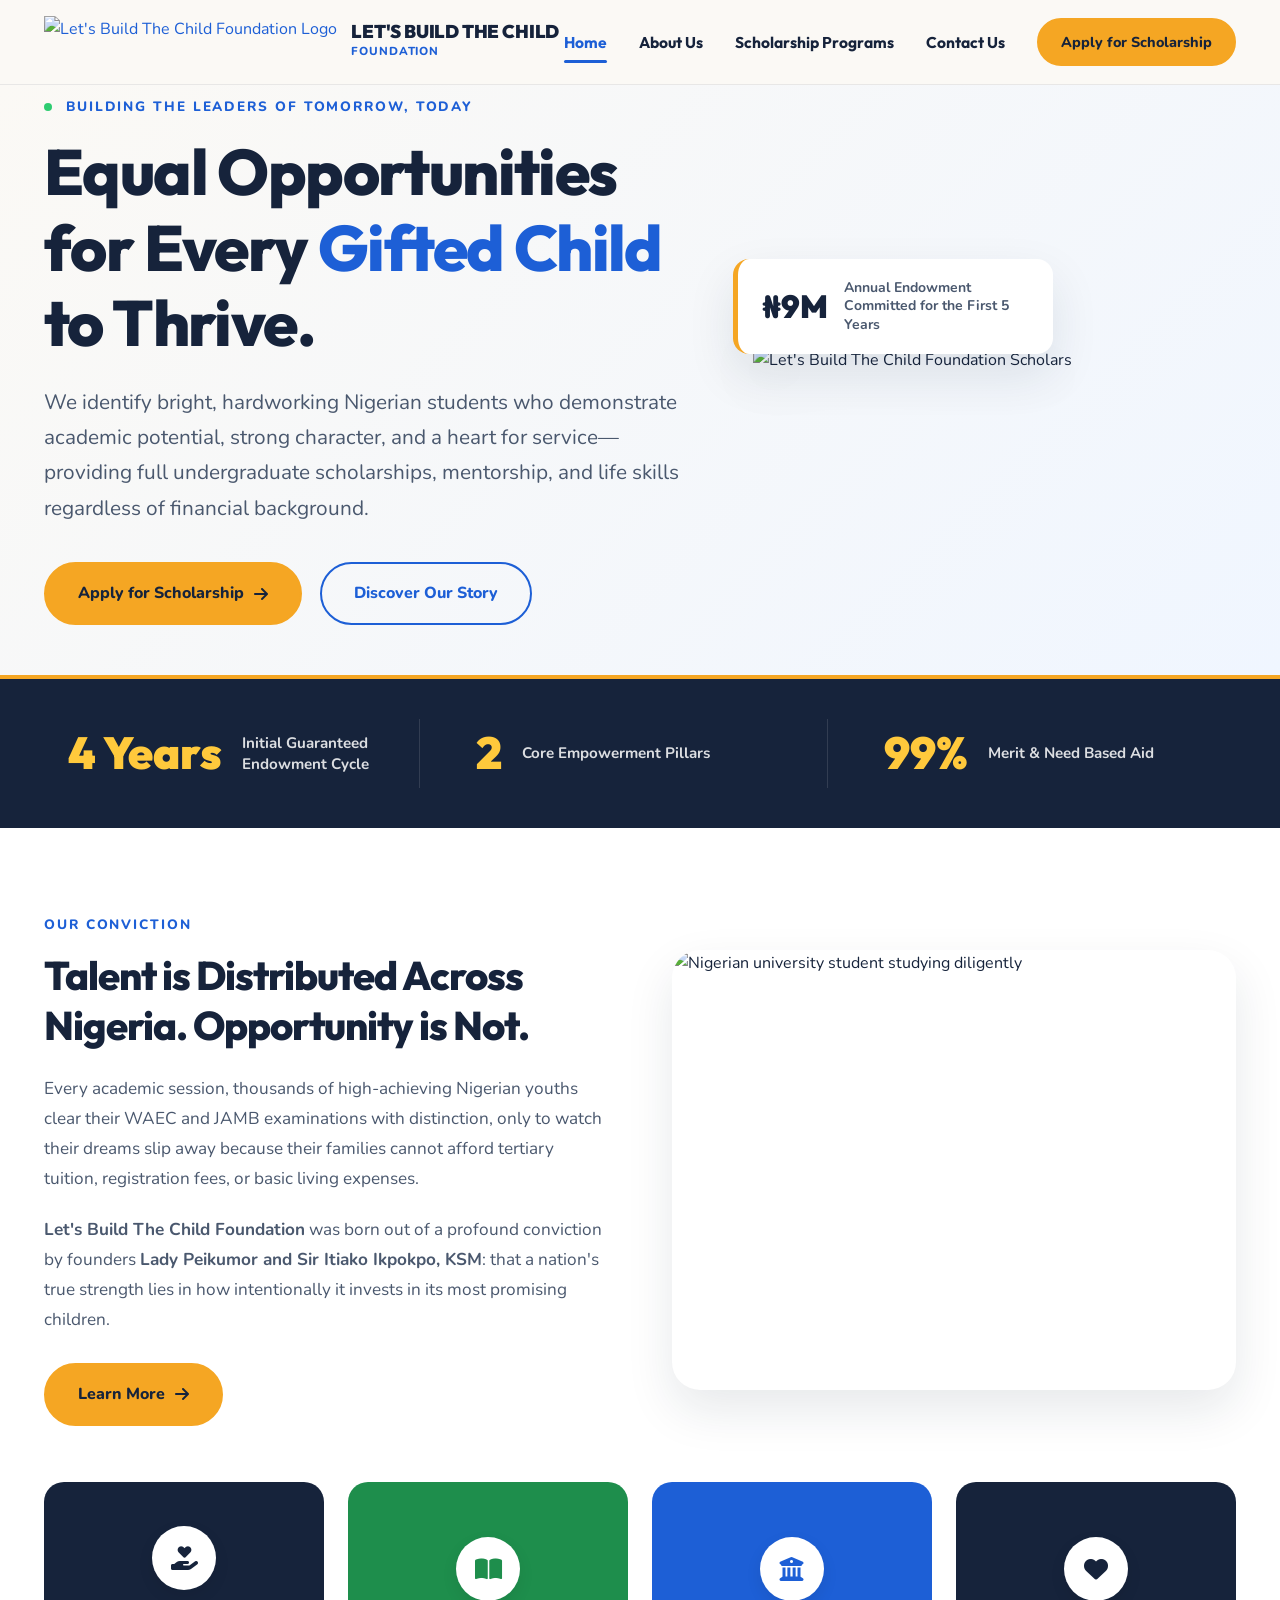
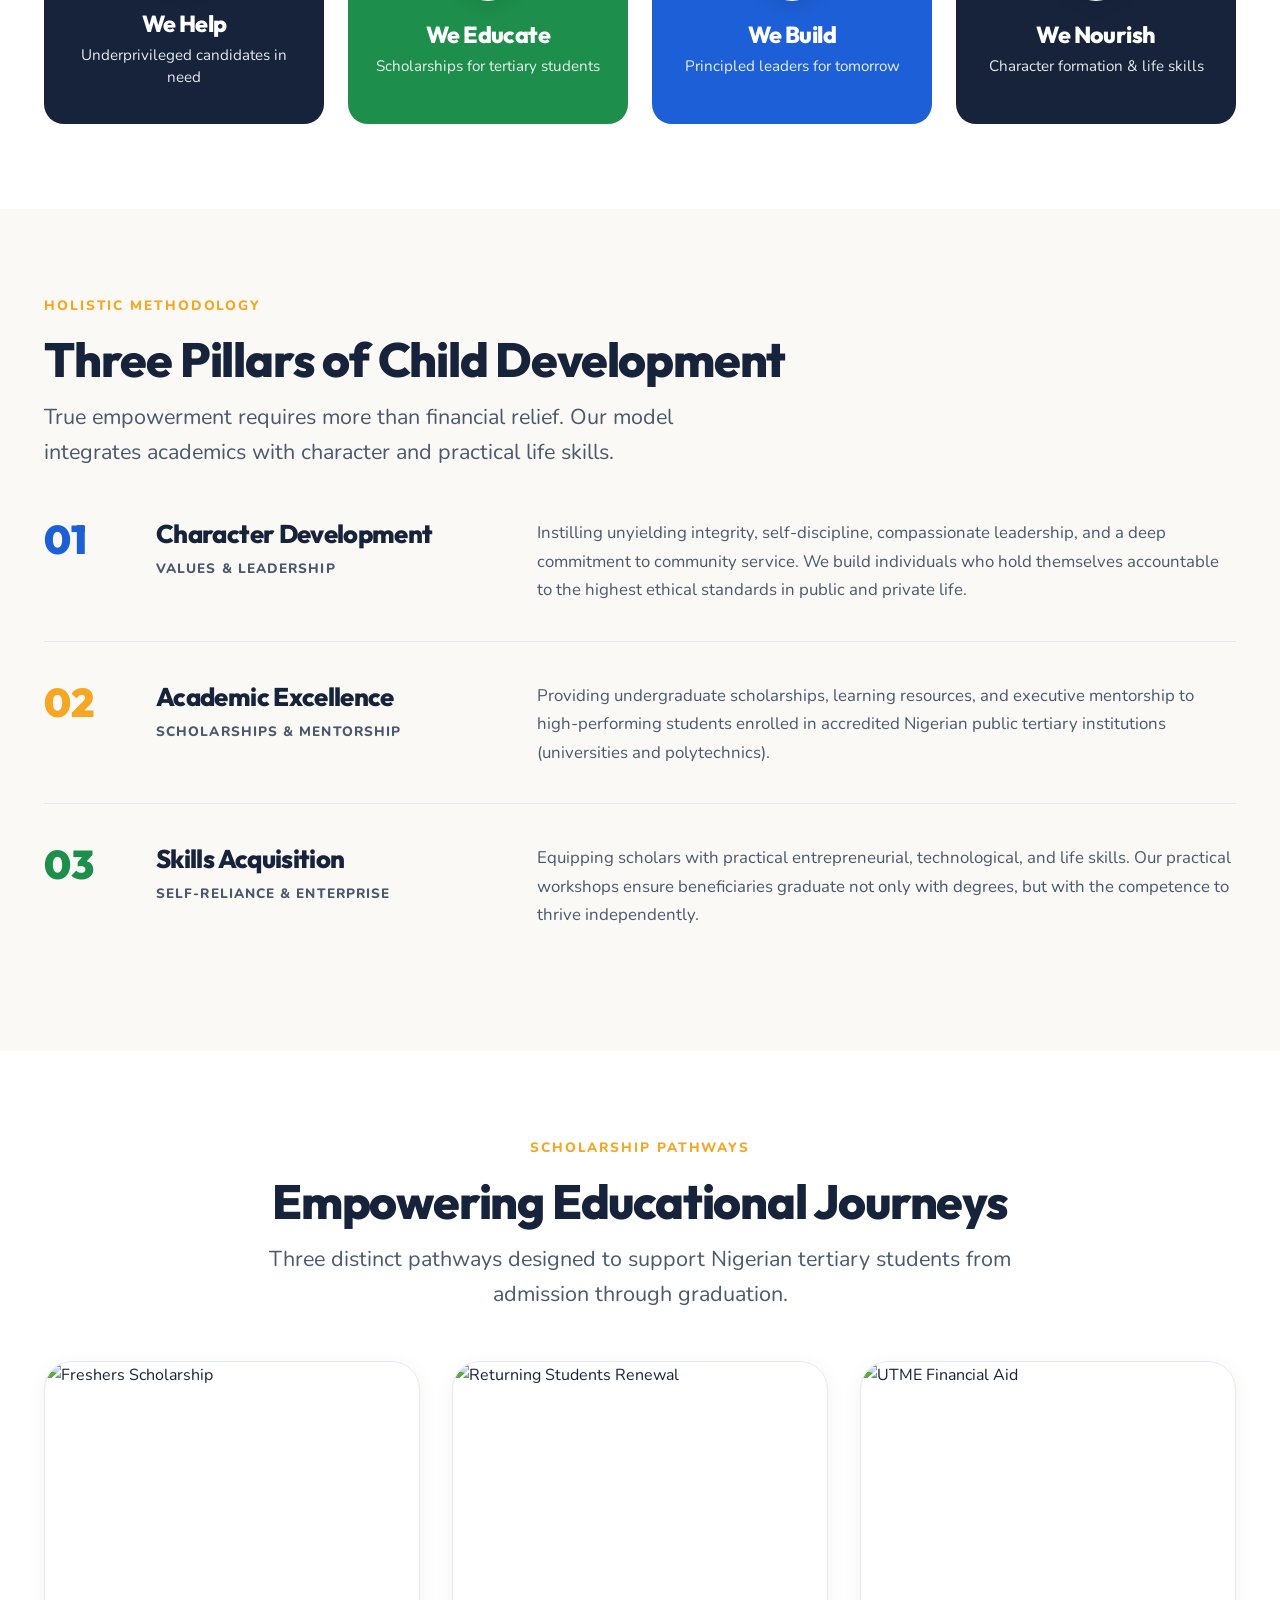
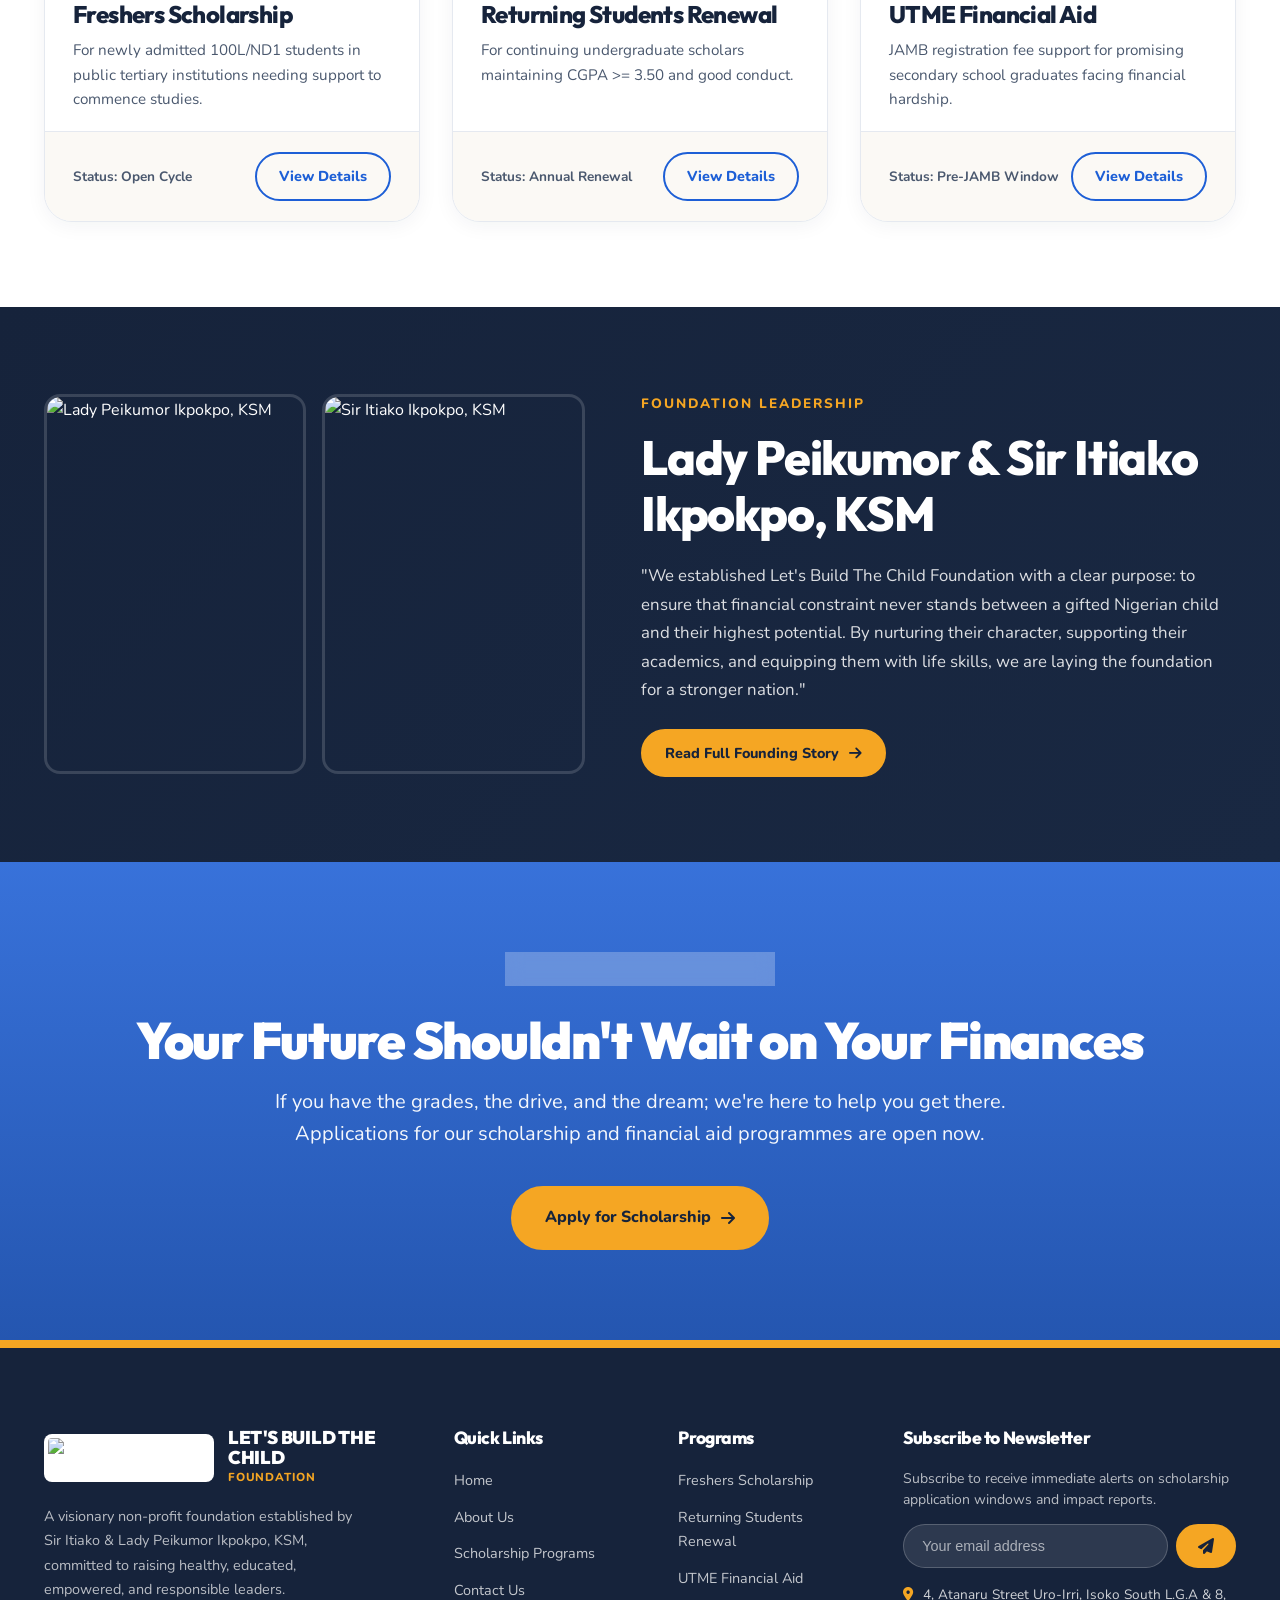
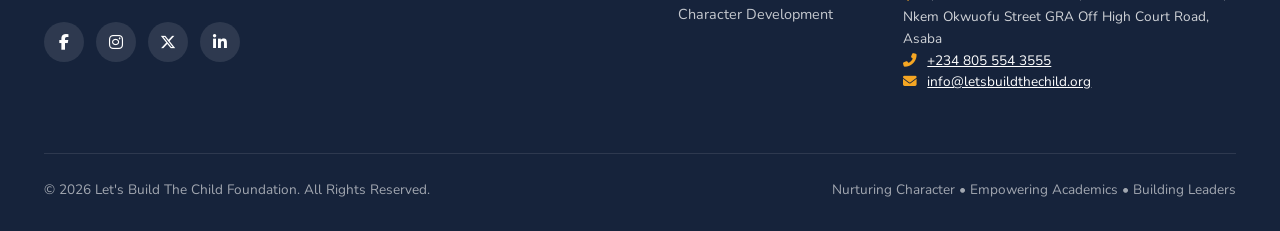
==== commit 6213b193: "Change 'home.html' links to 'index.html'" ====
--- a/index.html
+++ b/index.html
@@ -35,7 +35,7 @@
 
       <!-- Desktop Nav -->
       <nav class="nav-menu">
-        <a href="home.html" class="nav-link active">Home</a>
+        <a href="index.html" class="nav-link active">Home</a>
         <a href="about.html" class="nav-link">About Us</a>
         <a href="programs.html" class="nav-link">Scholarship Programs</a>
         <a href="contact.html" class="nav-link">Contact Us</a>
@@ -424,7 +424,7 @@
         <div class="footer-col">
           <h4>Quick Links</h4>
           <div class="footer-links">
-            <a href="home.html">Home</a>
+            <a href="index.html">Home</a>
             <a href="about.html">About Us</a>
             <a href="programs.html">Scholarship Programs</a>
             <a href="contact.html">Contact Us</a>
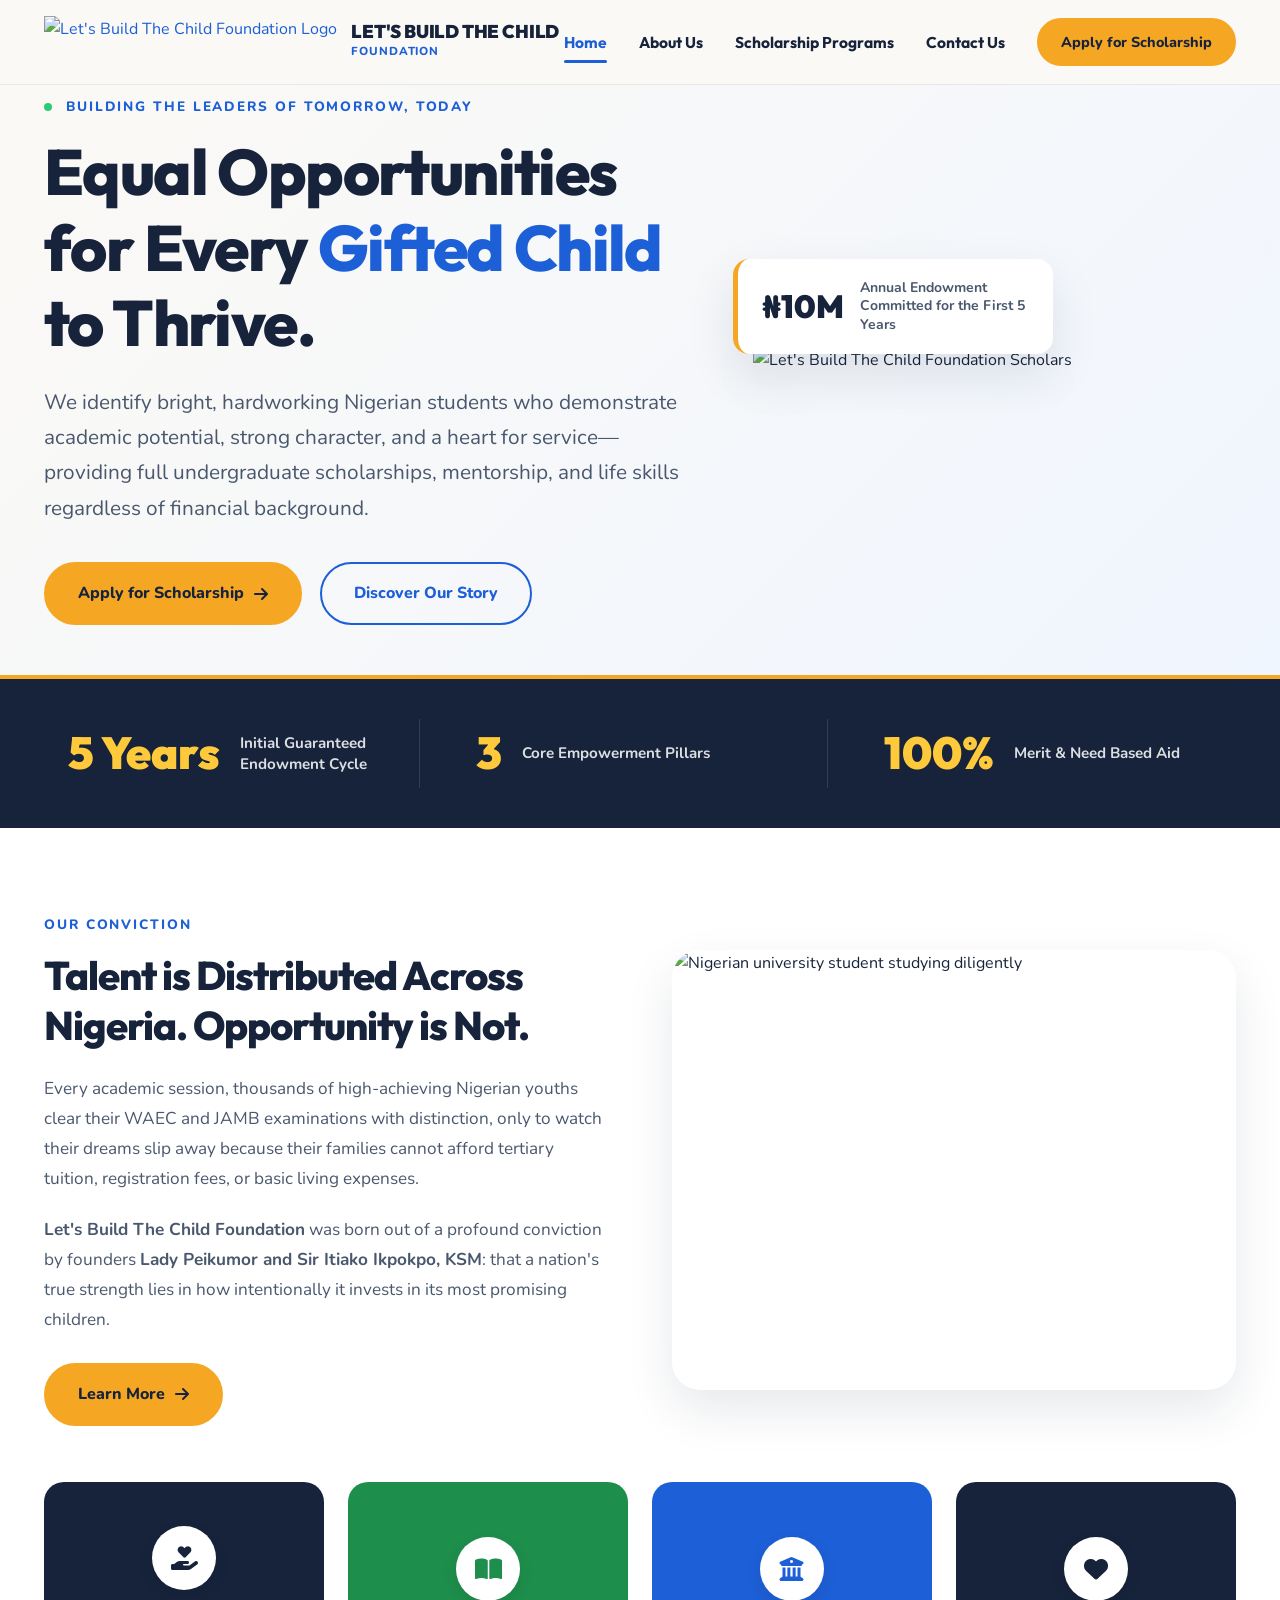
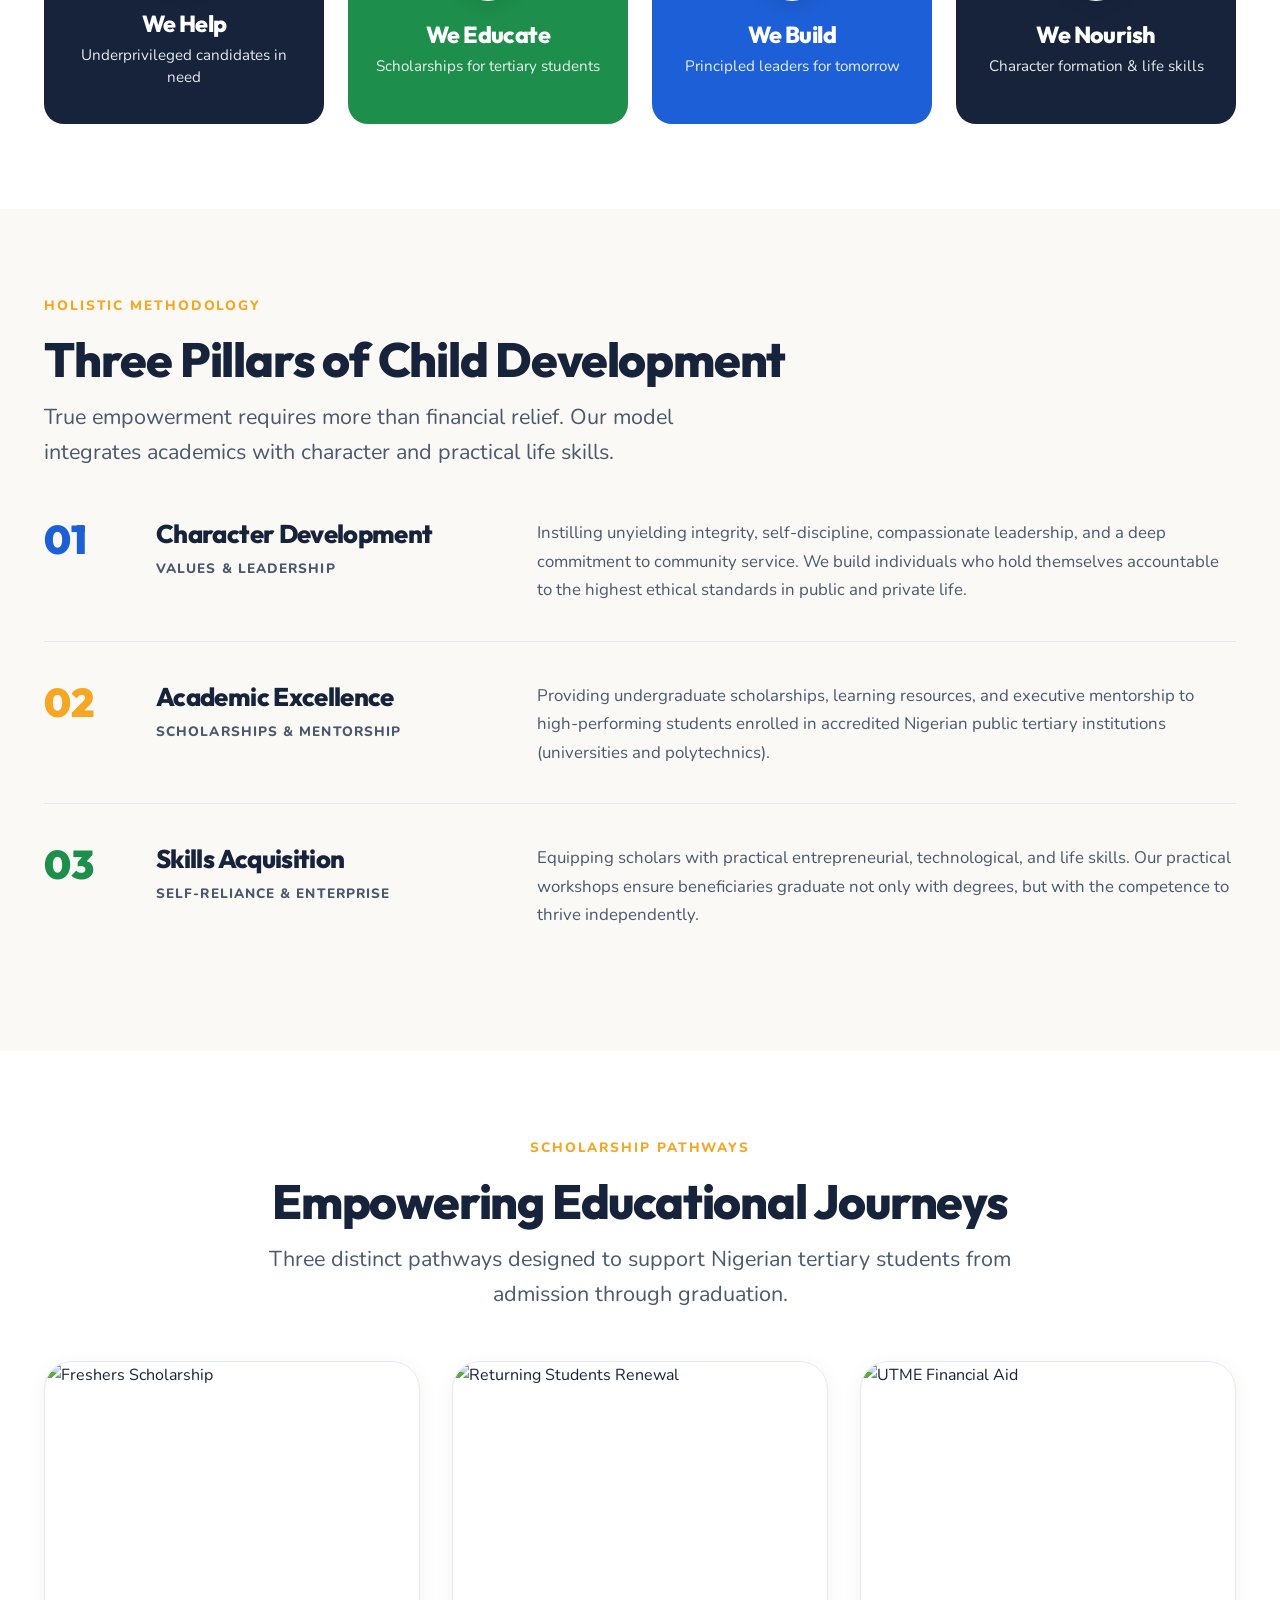
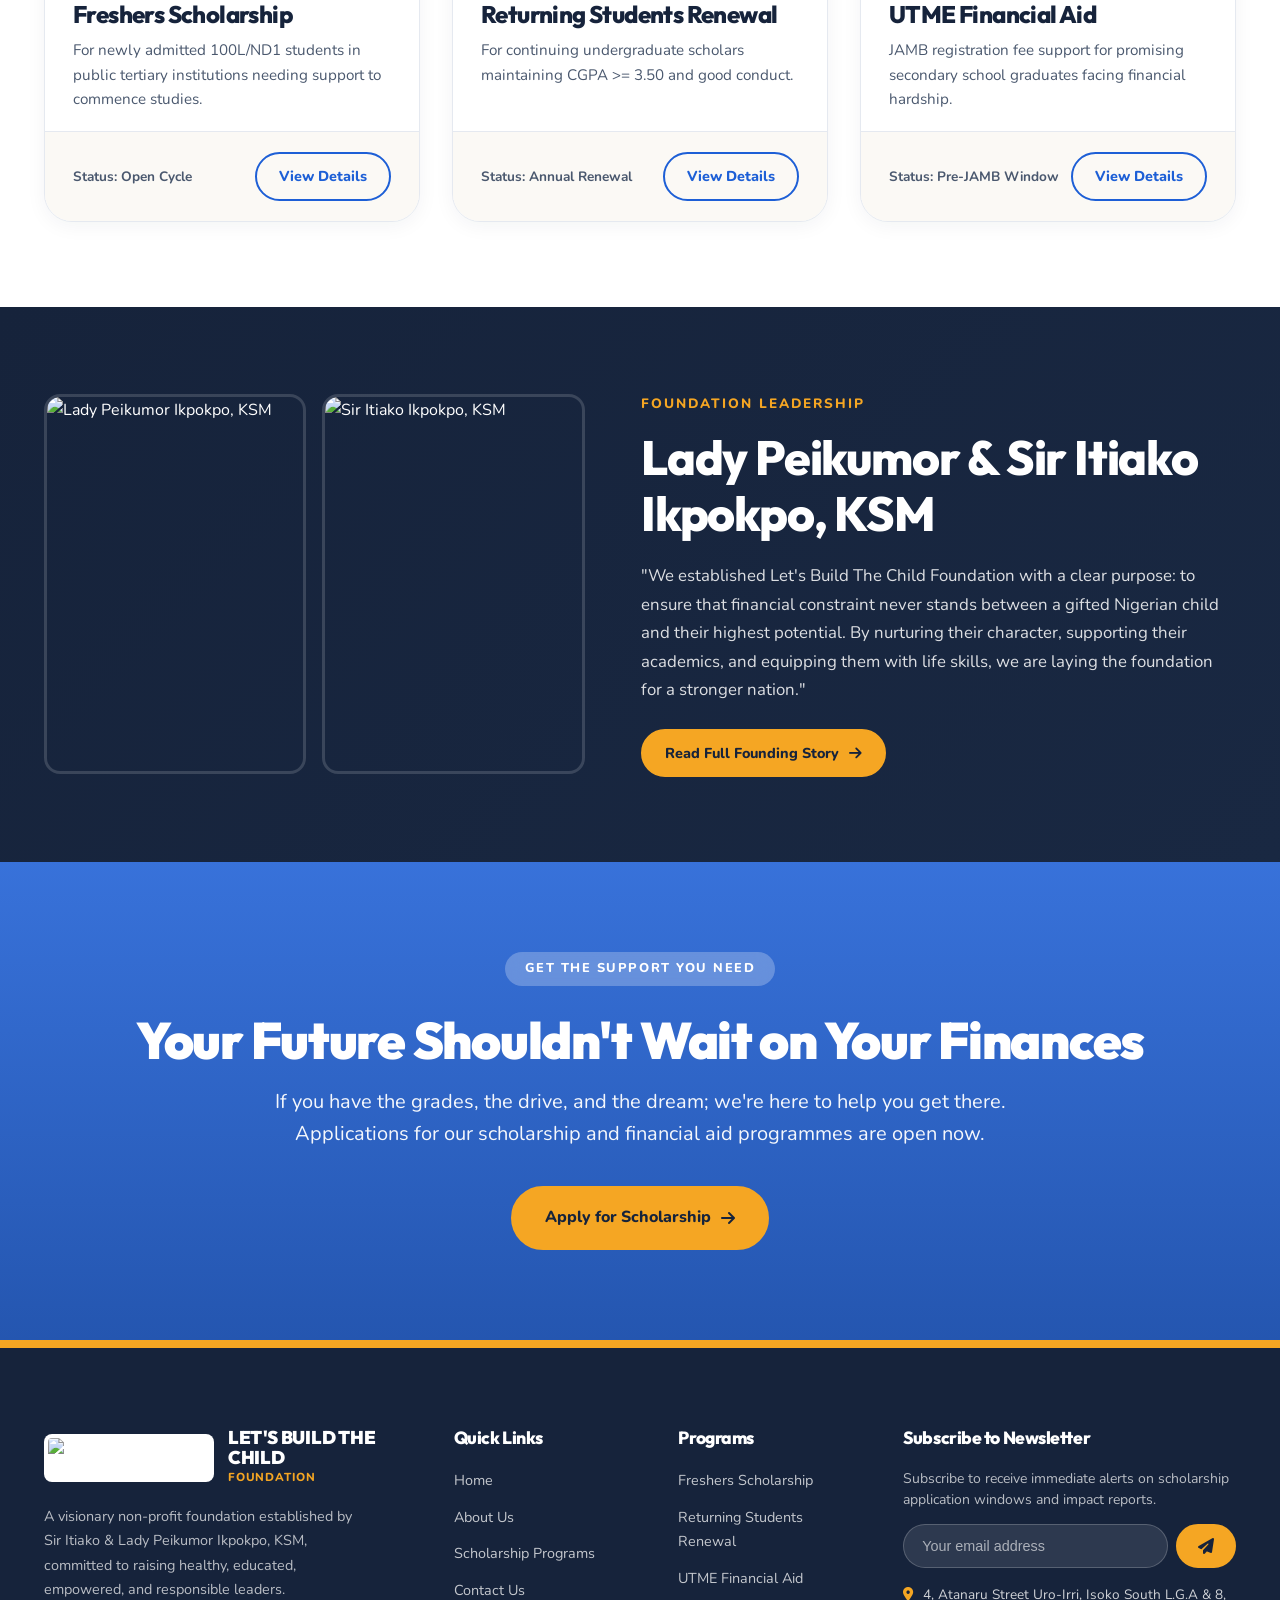
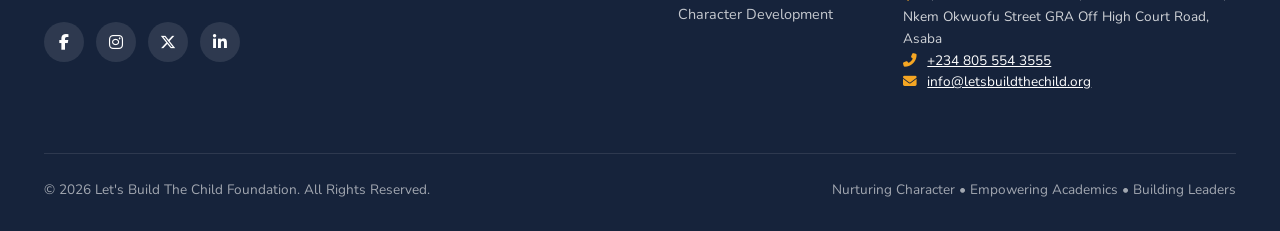
==== commit f17bbc47: "Rename home.html to index.html and update all navigation links for Vercel deployment" ====
--- a/index.html
+++ b/index.html
@@ -62,7 +62,7 @@
       <button class="drawer-close" id="mobileDrawerClose" aria-label="Close Menu"><i class="fas fa-times"></i></button>
     </div>
     <div class="drawer-links">
-      <a href="home.html" class="nav-link active">Home</a>
+      <a href="index.html" class="nav-link active">Home</a>
       <a href="about.html" class="nav-link">About Us</a>
       <a href="programs.html" class="nav-link">Scholarship Programs</a>
       <a href="contact.html" class="nav-link">Contact Us</a>
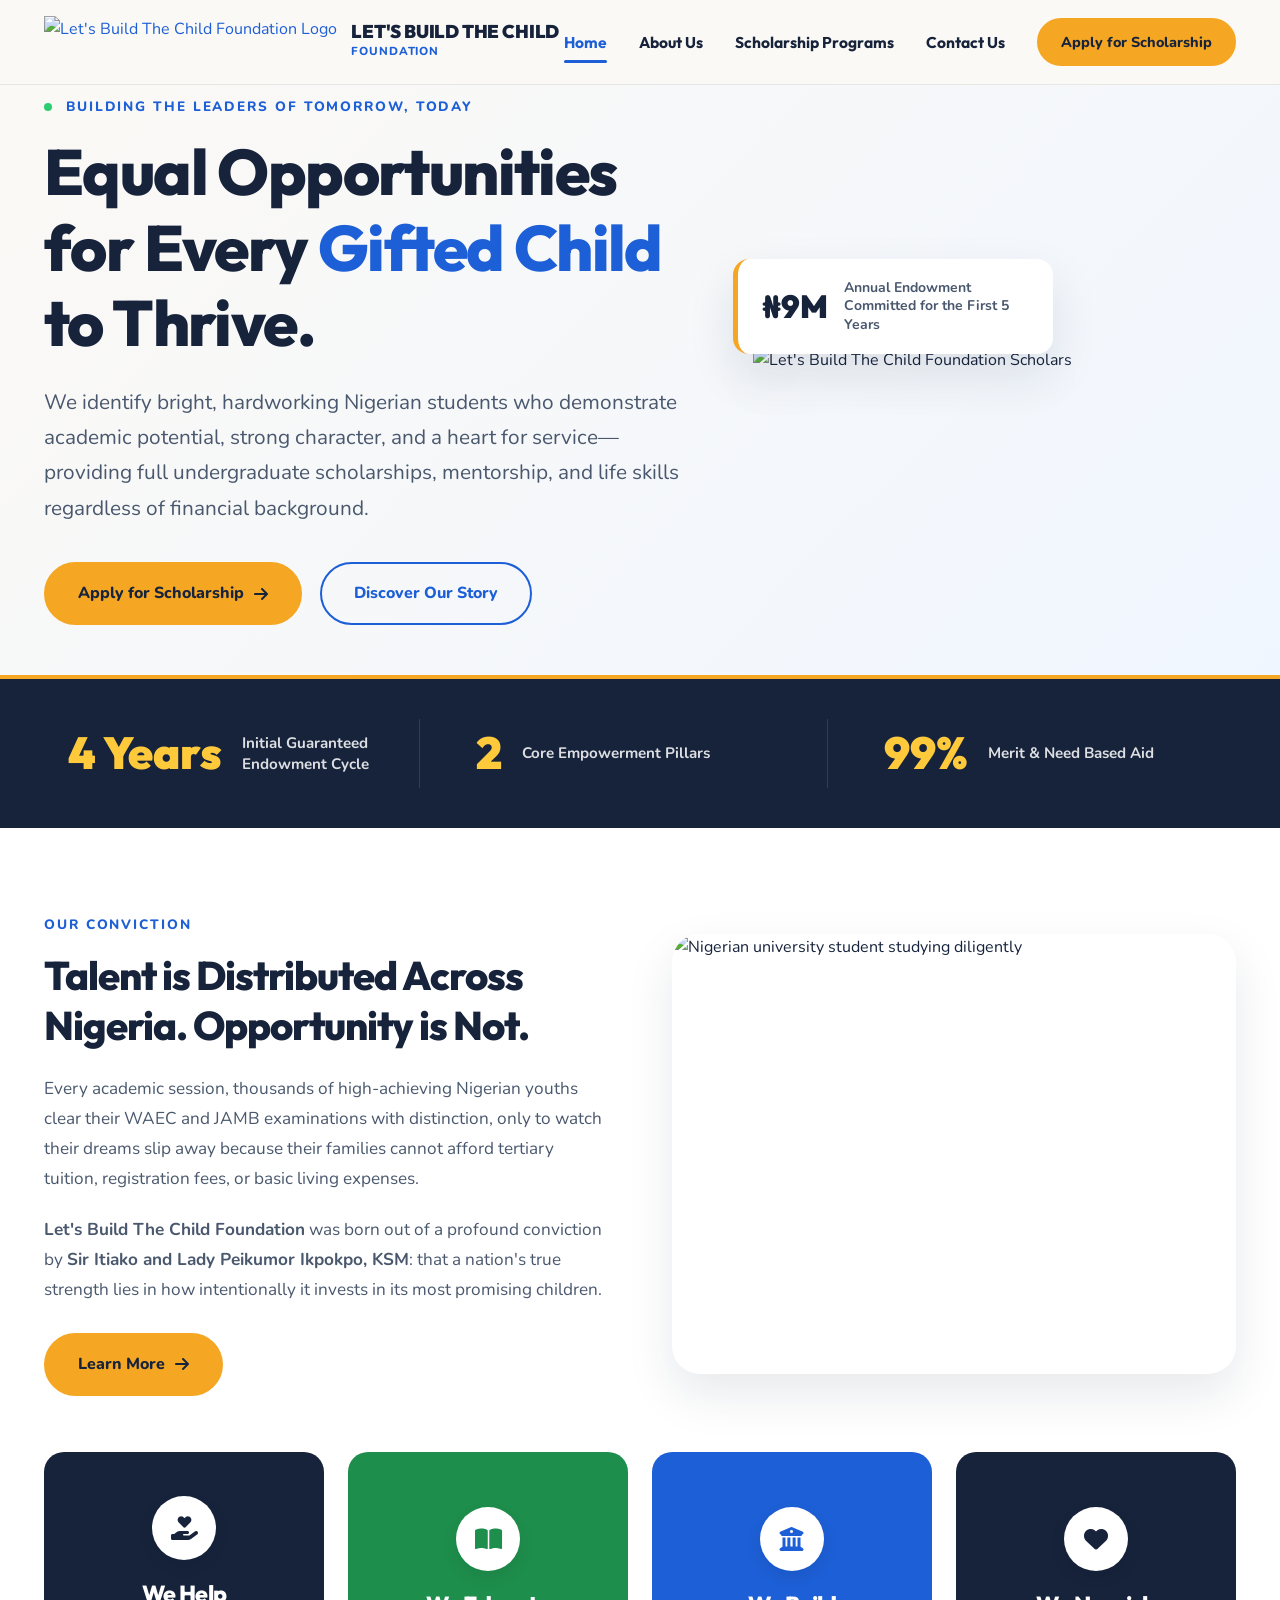
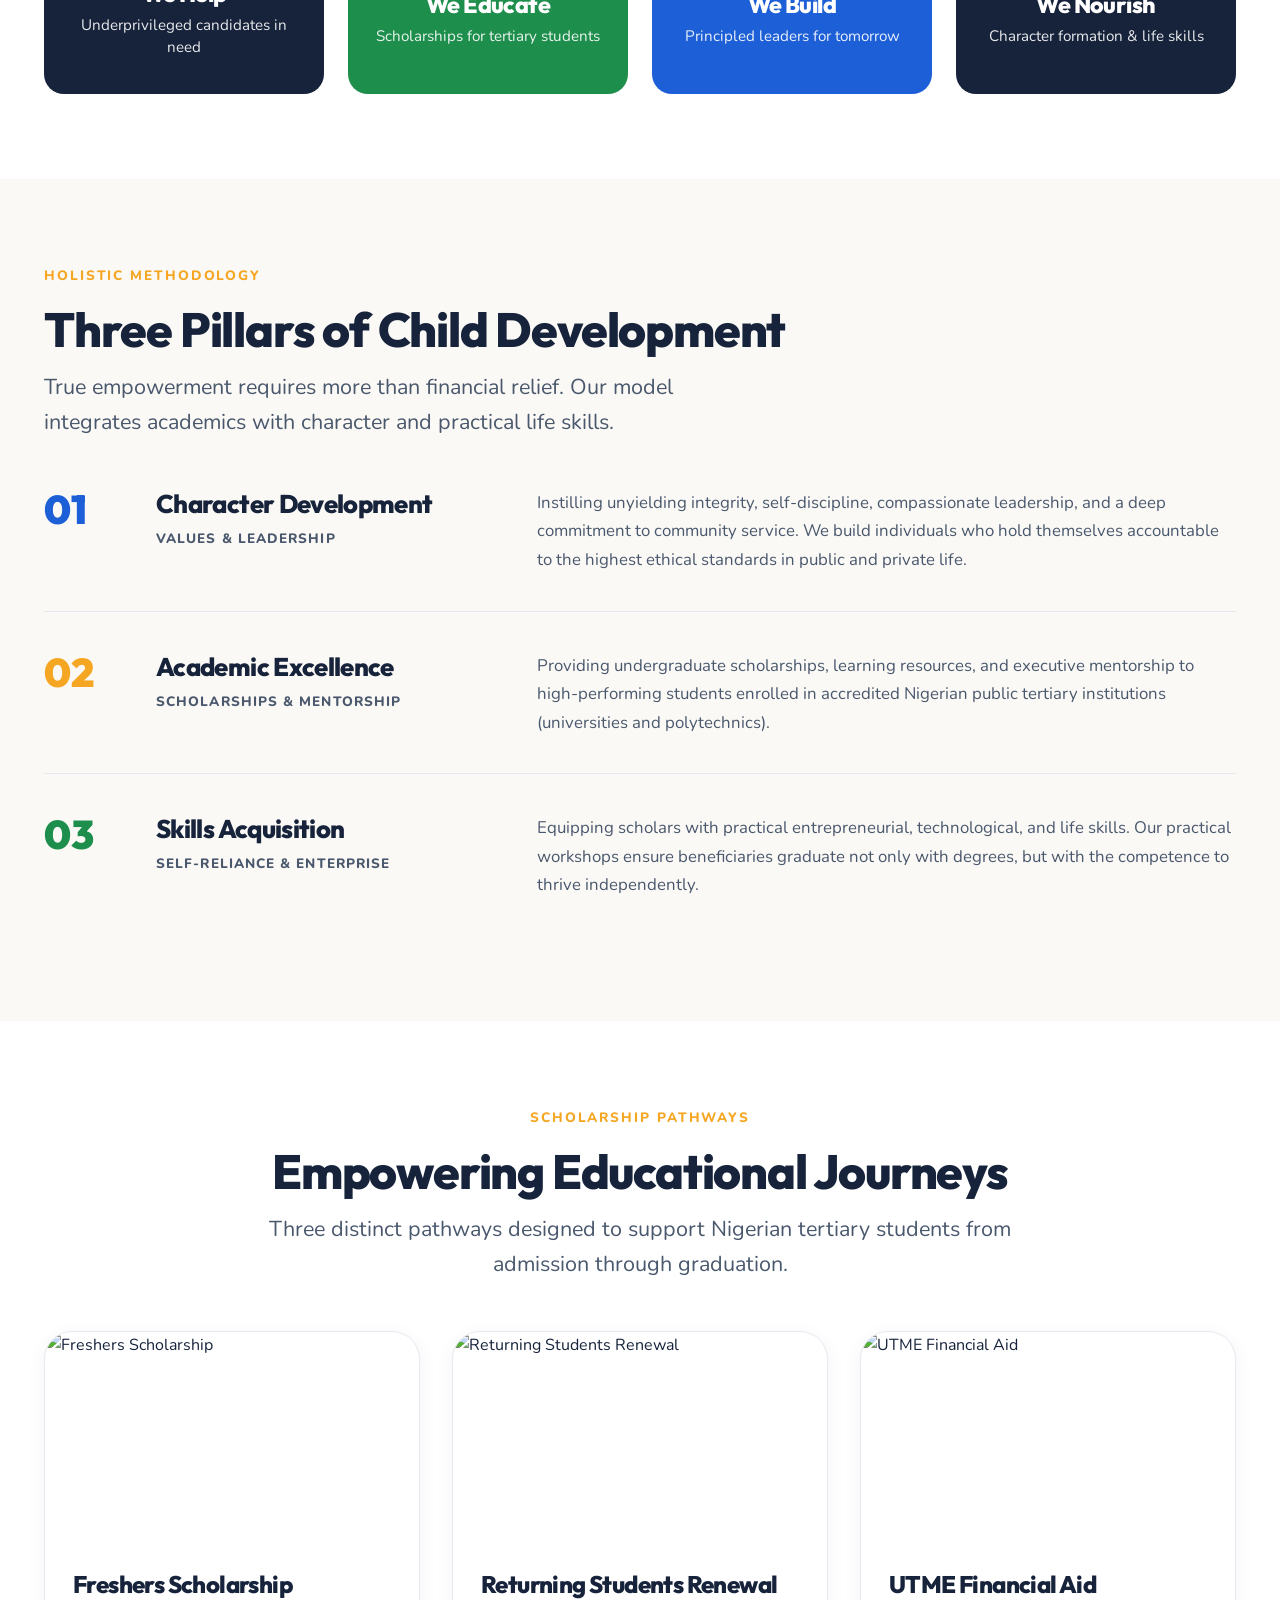
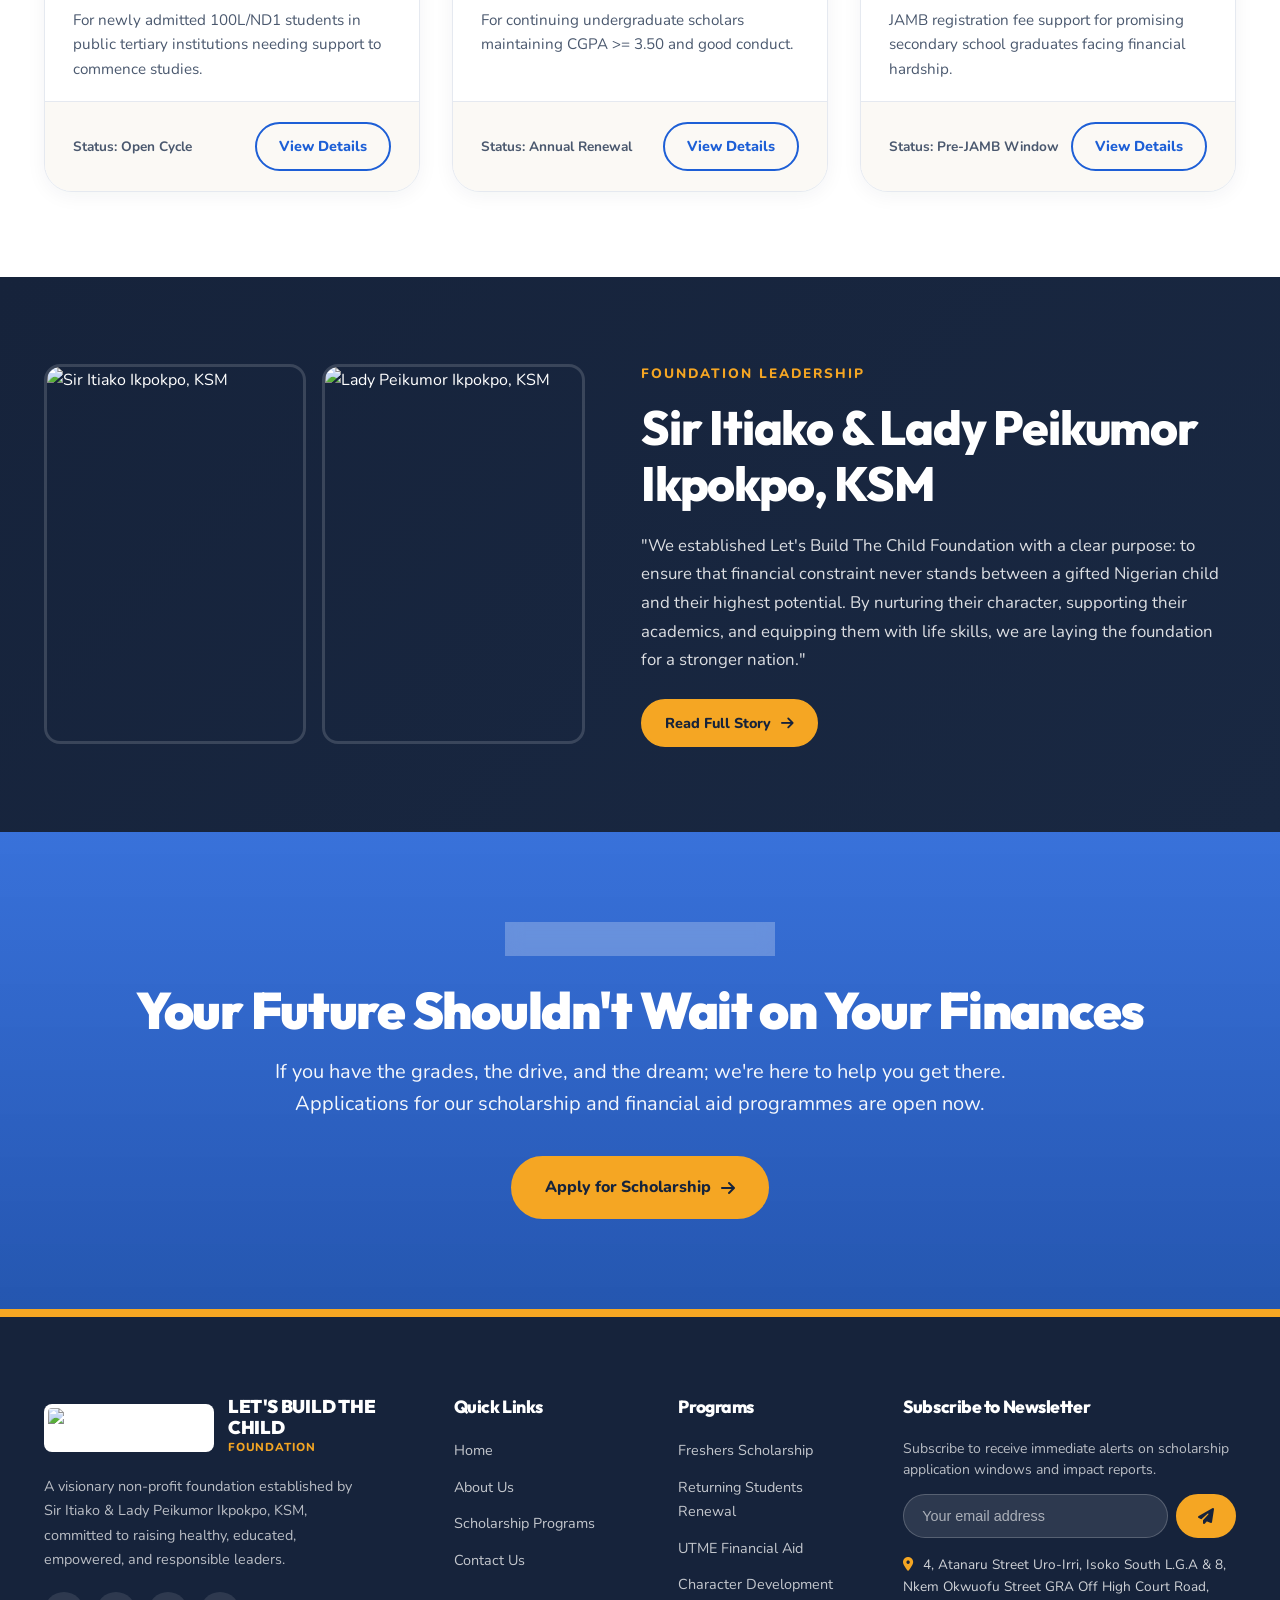
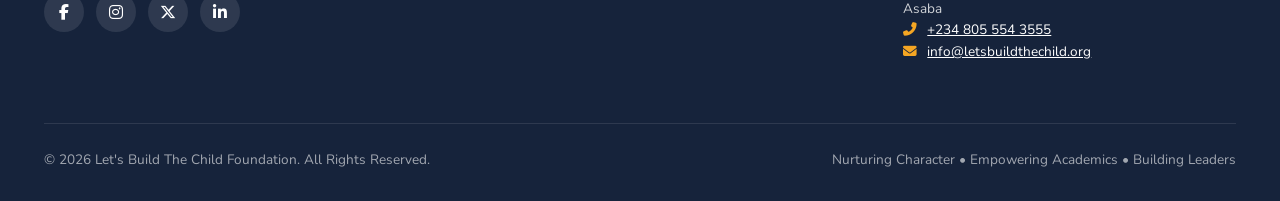
==== commit ea1fc1eb: "Update leadership titles, image ordering, board member roles, and remove founder references" ====
--- a/index.html
+++ b/index.html
@@ -154,8 +154,8 @@
             tuition, registration fees, or basic living expenses.
           </p>
           <p class="story-paragraph">
-            <strong>Let's Build The Child Foundation</strong> was born out of a profound conviction by founders
-            <strong>Lady Peikumor and Sir Itiako Ikpokpo, KSM</strong>: that a nation's true strength lies in how
+            <strong>Let's Build The Child Foundation</strong> was born out of a profound conviction by
+            <strong>Sir Itiako and Lady Peikumor Ikpokpo, KSM</strong>: that a nation's true strength lies in how
             intentionally it invests in its most promising children.
           </p>
 
@@ -353,20 +353,20 @@
     </div>
   </section>
 
-  <!-- Co-Founders Profile Feature -->
+  <!-- Foundation Leadership Profile Feature -->
   <section class="section-padding founders-feature-section">
     <div class="container">
       <div class="founders-split-grid">
         <div class="founders-image-duo">
+          <img src="https://res.cloudinary.com/pwkdspnn/image/upload/v1785141320/PHOTO-2026-07-26-13-13-24_omignx.jpg"
+            alt="Sir Itiako Ikpokpo, KSM">
           <img src="https://res.cloudinary.com/pwkdspnn/image/upload/v1785142930/PHOTO-2026-07-26-13-12-46_azobm5.jpg"
             alt="Lady Peikumor Ikpokpo, KSM">
-          <img src="https://res.cloudinary.com/pwkdspnn/image/upload/v1785141320/PHOTO-2026-07-26-13-13-24_omignx.jpg"
-            alt="Sir Itiako Ikpokpo, KSM">
         </div>
 
         <div class="founders-content">
           <span class="section-label label-orange">FOUNDATION LEADERSHIP</span>
-          <h2>Lady Peikumor & Sir Itiako Ikpokpo, KSM</h2>
+          <h2>Sir Itiako & Lady Peikumor Ikpokpo, KSM</h2>
           <p>
             "We established Let's Build The Child Foundation with a clear purpose: to ensure that financial constraint
             never stands between a gifted Nigerian child and their highest potential. By nurturing their character,
@@ -374,7 +374,7 @@
             nation."
           </p>
           <a href="about.html" class="btn btn-primary btn-sm">
-            Read Full Founding Story <i class="fas fa-arrow-right"></i>
+            Read Full Story <i class="fas fa-arrow-right"></i>
           </a>
         </div>
       </div>
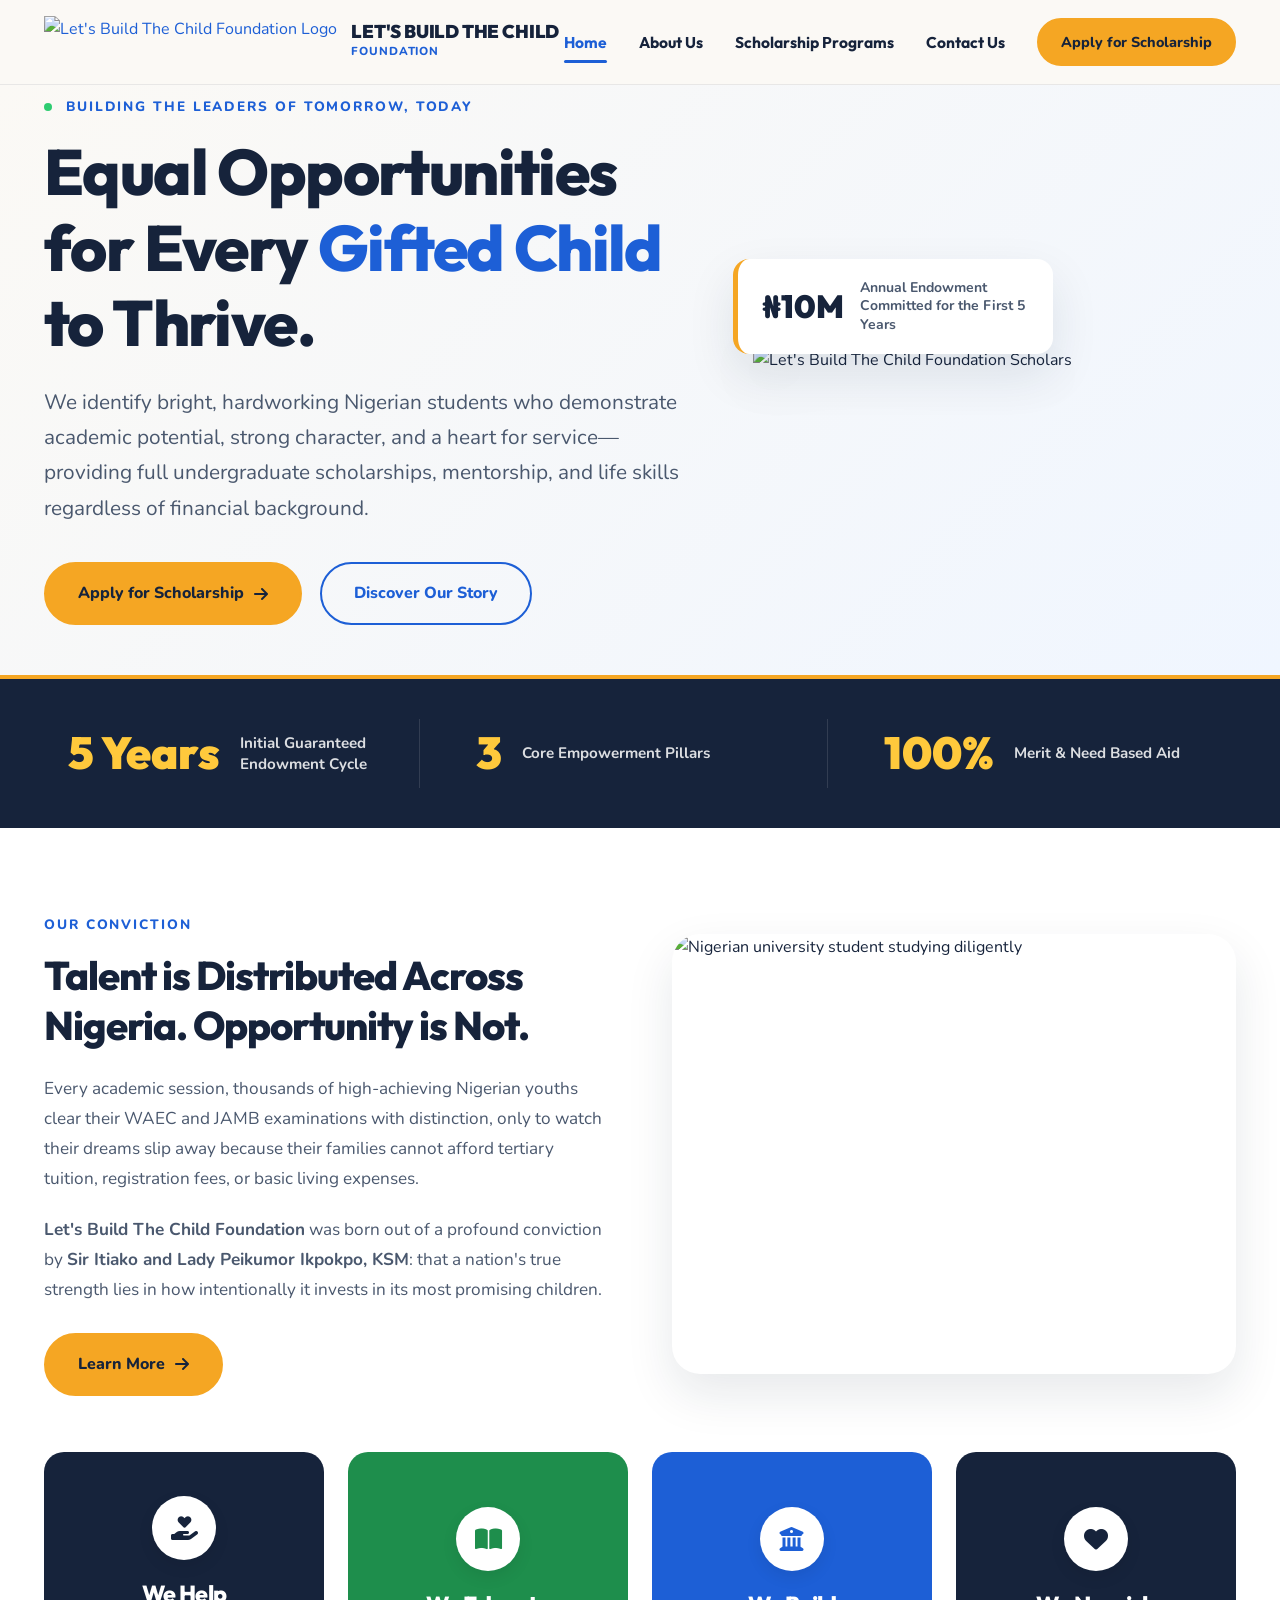
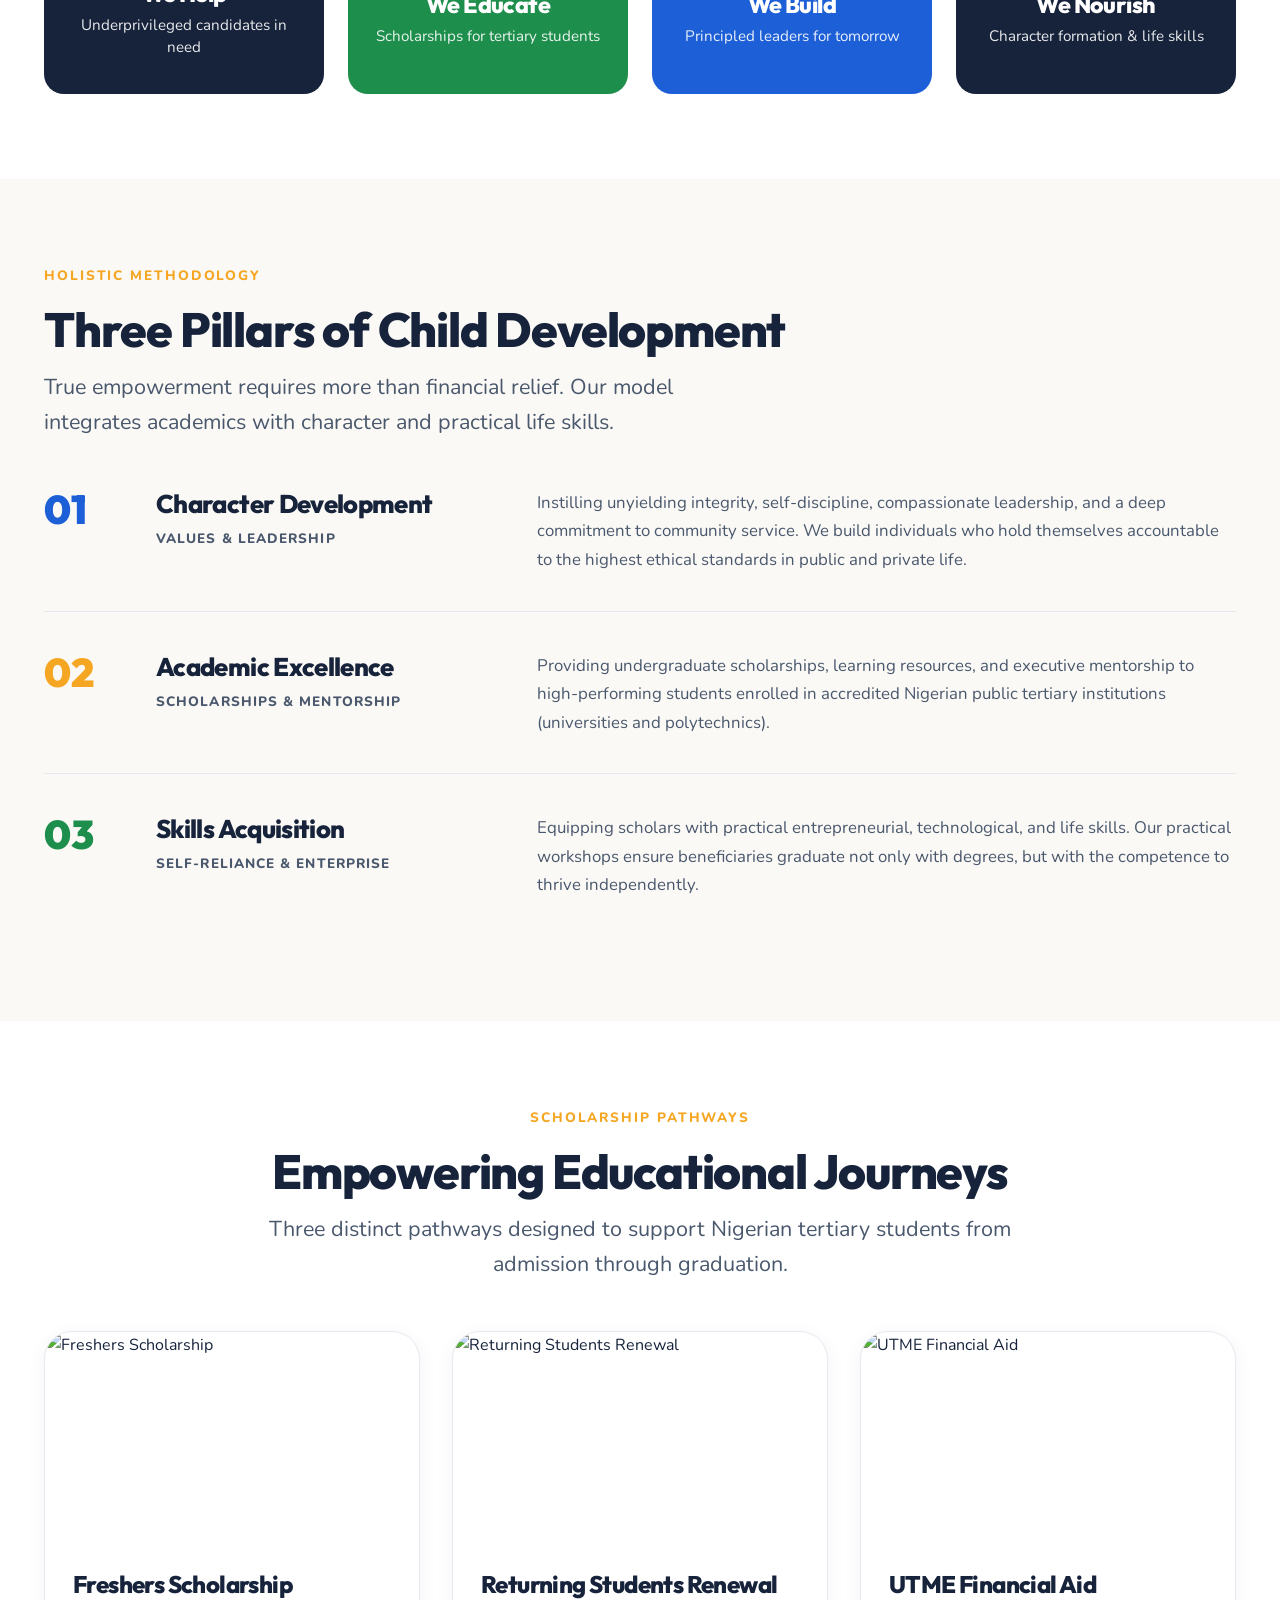
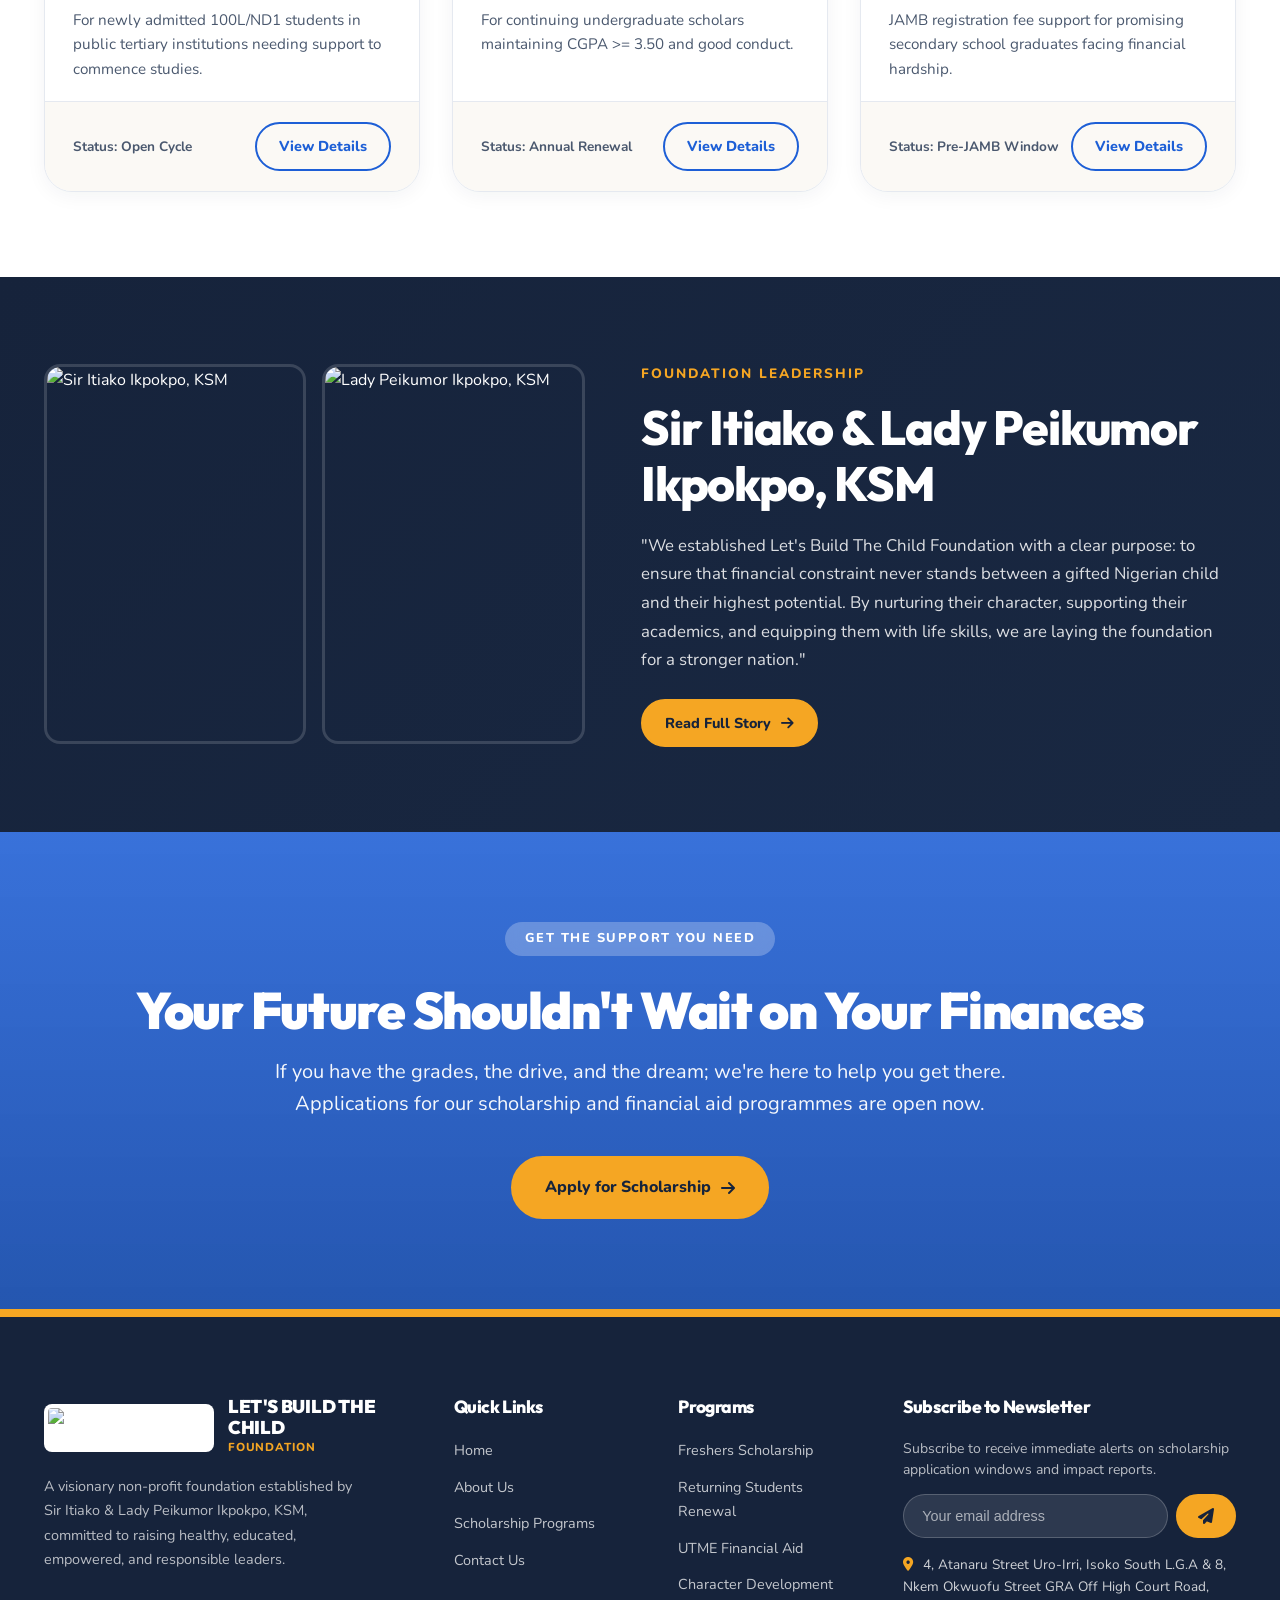
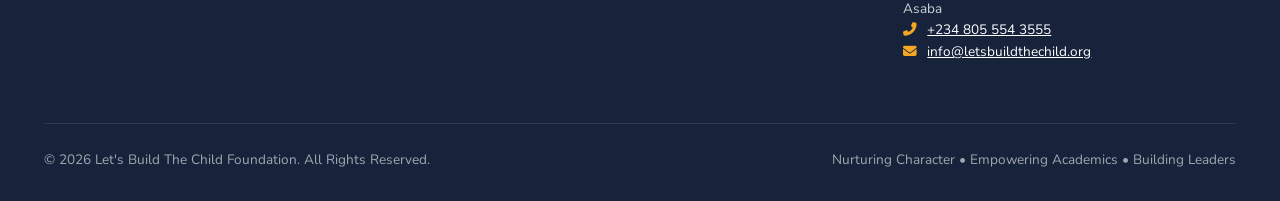
==== commit ce1259da: "Technical SEO and AI-search optimization: static counter values, NGO & FAQ JSON-LD schemas, OG/Twitt" ====
--- a/index.html
+++ b/index.html
@@ -13,6 +13,56 @@
 
   <!-- FontAwesome Icons -->
   <link rel="stylesheet" href="https://cdnjs.cloudflare.com/ajax/libs/font-awesome/6.4.0/css/all.min.css">
+
+  <!-- Open Graph / Social Media Meta Tags -->
+  <!-- PLACEHOLDER DOMAIN: Update at go-live -->
+  <meta property="og:title" content="Let's Build The Child Foundation | Nigerian Undergraduate Scholarships & Student Empowerment">
+  <meta property="og:description" content="Let's Build The Child Foundation (LBTC) provides undergraduate scholarships, character development, and skills acquisition for underprivileged, academically strong students in accredited Nigerian public tertiary institutions.">
+  <meta property="og:image" content="https://res.cloudinary.com/pwkdspnn/image/upload/v1785274590/hero_image_final_1_new_gagb31.png">
+  <meta property="og:type" content="website">
+  <meta property="og:url" content="https://www.letsbuildthechild.com/index.html">
+  <meta name="twitter:card" content="summary_large_image">
+  <meta name="twitter:title" content="Let's Build The Child Foundation | Nigerian Undergraduate Scholarships">
+  <meta name="twitter:description" content="Let's Build The Child Foundation (LBTC) provides undergraduate scholarships, character development, and skills acquisition for underprivileged, academically strong students in accredited Nigerian public tertiary institutions.">
+  <meta name="twitter:image" content="https://res.cloudinary.com/pwkdspnn/image/upload/v1785274590/hero_image_final_1_new_gagb31.png">
+
+  <!-- JSON-LD Structured Data: Organization / NGO Schema -->
+  <!-- PLACEHOLDER DOMAIN: Update at go-live -->
+  <script type="application/ld+json">
+  {
+    "@context": "https://schema.org",
+    "@type": "NGO",
+    "name": "Let's Build The Child Foundation",
+    "alternateName": "LBTC Foundation",
+    "url": "https://www.letsbuildthechild.com",
+    "logo": "https://res.cloudinary.com/pwkdspnn/image/upload/v1785167531/logo-2048x2048-hires_b4ex34.png",
+    "description": "A Nigerian non-profit foundation providing undergraduate scholarships, character development, and life skills acquisition to underprivileged, academically strong students in accredited Nigerian public tertiary institutions.",
+    "founder": [
+      {
+        "@type": "Person",
+        "name": "Sir Itiako Ikpokpo, KSM",
+        "jobTitle": "President"
+      },
+      {
+        "@type": "Person",
+        "name": "Lady Peikumor Ikpokpo, KSM",
+        "jobTitle": "Vice-President"
+      }
+    ],
+    "address": {
+      "@type": "PostalAddress",
+      "streetAddress": "4, Atanaru Street Uro-Irri, Isoko South L.G.A & 8, Nkem Okwuofu Street GRA Off High Court Road, Asaba",
+      "addressRegion": "Delta State",
+      "addressCountry": "NG"
+    },
+    "contactPoint": {
+      "@type": "ContactPoint",
+      "telephone": "+234-805-554-3555",
+      "email": "info@letsbuildthechild.org",
+      "contactType": "customer service"
+    }
+  }
+  </script>
 
   <!-- Favicon -->
   <link rel="icon" type="image/png"
@@ -110,7 +160,7 @@
             style="position: absolute; bottom: 20px; left: -20px; background: var(--bg-white); padding: 20px 24px; border-radius: var(--radius-md); box-shadow: var(--shadow-lg); display: flex; align-items: center; gap: 16px; border-left: 5px solid var(--primary-orange); max-width: 320px; z-index: 2;">
             <div
               style="font-family: var(--font-heading); font-size: 2rem; font-weight: 900; color: var(--neutral-ink); line-height: 1;">
-              ₦<span class="counter" data-target="10">0</span>M</div>
+              ₦<span class="counter" data-target="10">10</span>M</div>
             <div style="font-size: 0.875rem; color: var(--neutral-slate); font-weight: 700; line-height: 1.3;">Annual
               Endowment Committed for the First 5 Years</div>
           </div>
@@ -124,15 +174,15 @@
     <div class="container">
       <div class="stat-strip-grid">
         <div class="stat-strip-item">
-          <div class="stat-strip-number"><span class="counter" data-target="5" data-suffix=" Years">0 Years</span></div>
+          <div class="stat-strip-number"><span class="counter" data-target="5" data-suffix=" Years">5 Years</span></div>
           <div class="stat-strip-label">Initial Guaranteed Endowment Cycle</div>
         </div>
         <div class="stat-strip-item">
-          <div class="stat-strip-number"><span class="counter" data-target="3">0</span></div>
+          <div class="stat-strip-number"><span class="counter" data-target="3">3</span></div>
           <div class="stat-strip-label">Core Empowerment Pillars</div>
         </div>
         <div class="stat-strip-item">
-          <div class="stat-strip-number"><span class="counter" data-target="100" data-suffix="%">0%</span></div>
+          <div class="stat-strip-number"><span class="counter" data-target="100" data-suffix="%">100%</span></div>
           <div class="stat-strip-label">Merit & Need Based Aid</div>
         </div>
       </div>
@@ -413,7 +463,7 @@
             A visionary non-profit foundation established by Sir Itiako & Lady Peikumor Ikpokpo, KSM, committed to
             raising healthy, educated, empowered, and responsible leaders.
           </p>
-          <div class="social-links">
+          <div class="social-links" style="display: none;">
             <a href="#" class="social-btn" aria-label="Facebook"><i class="fab fa-facebook-f"></i></a>
             <a href="#" class="social-btn" aria-label="Instagram"><i class="fab fa-instagram"></i></a>
             <a href="#" class="social-btn" aria-label="X Twitter"><i class="fab fa-x-twitter"></i></a>
--- a/css/style.css
+++ b/css/style.css
@@ -1278,7 +1278,7 @@
 .footer-links a:hover { color: var(--primary-orange); }
 
 .social-links {
-  display: flex;
+  display: none !important;
   gap: 12px;
   margin-top: 20px;
 }
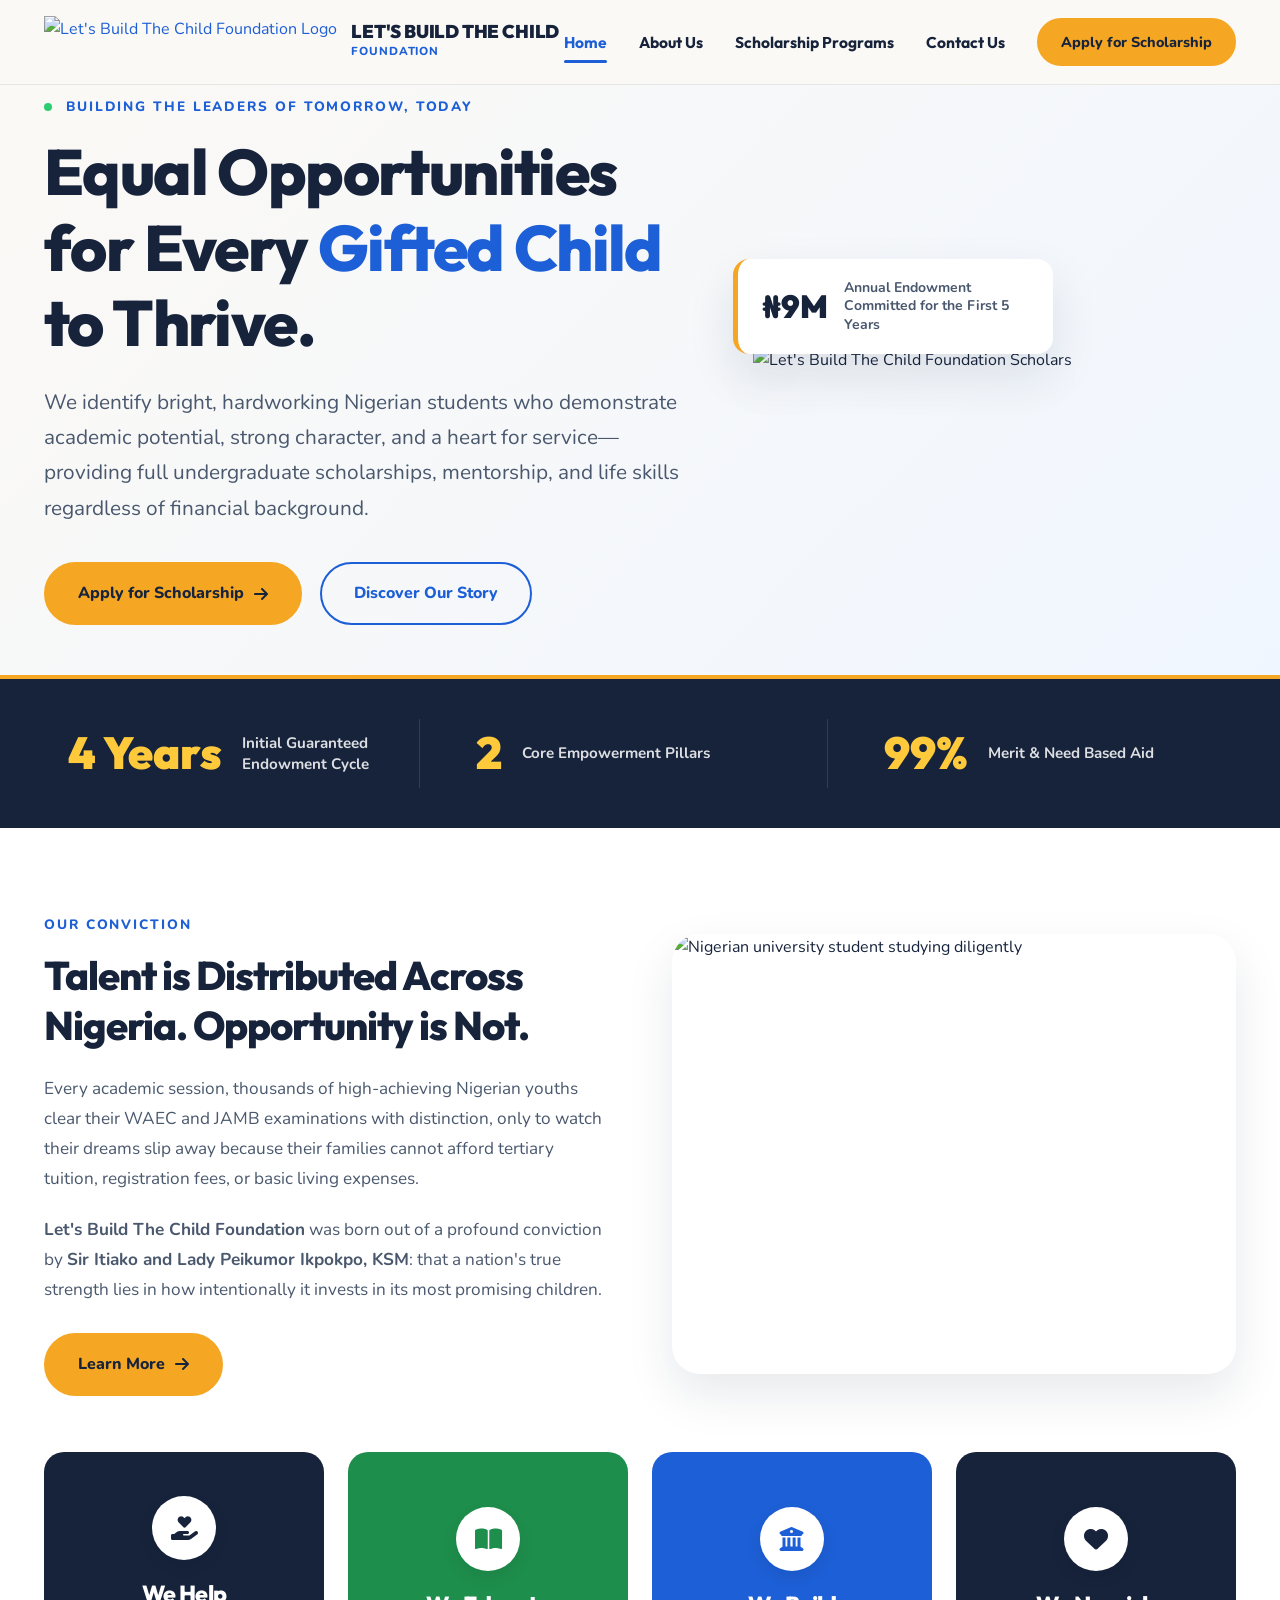
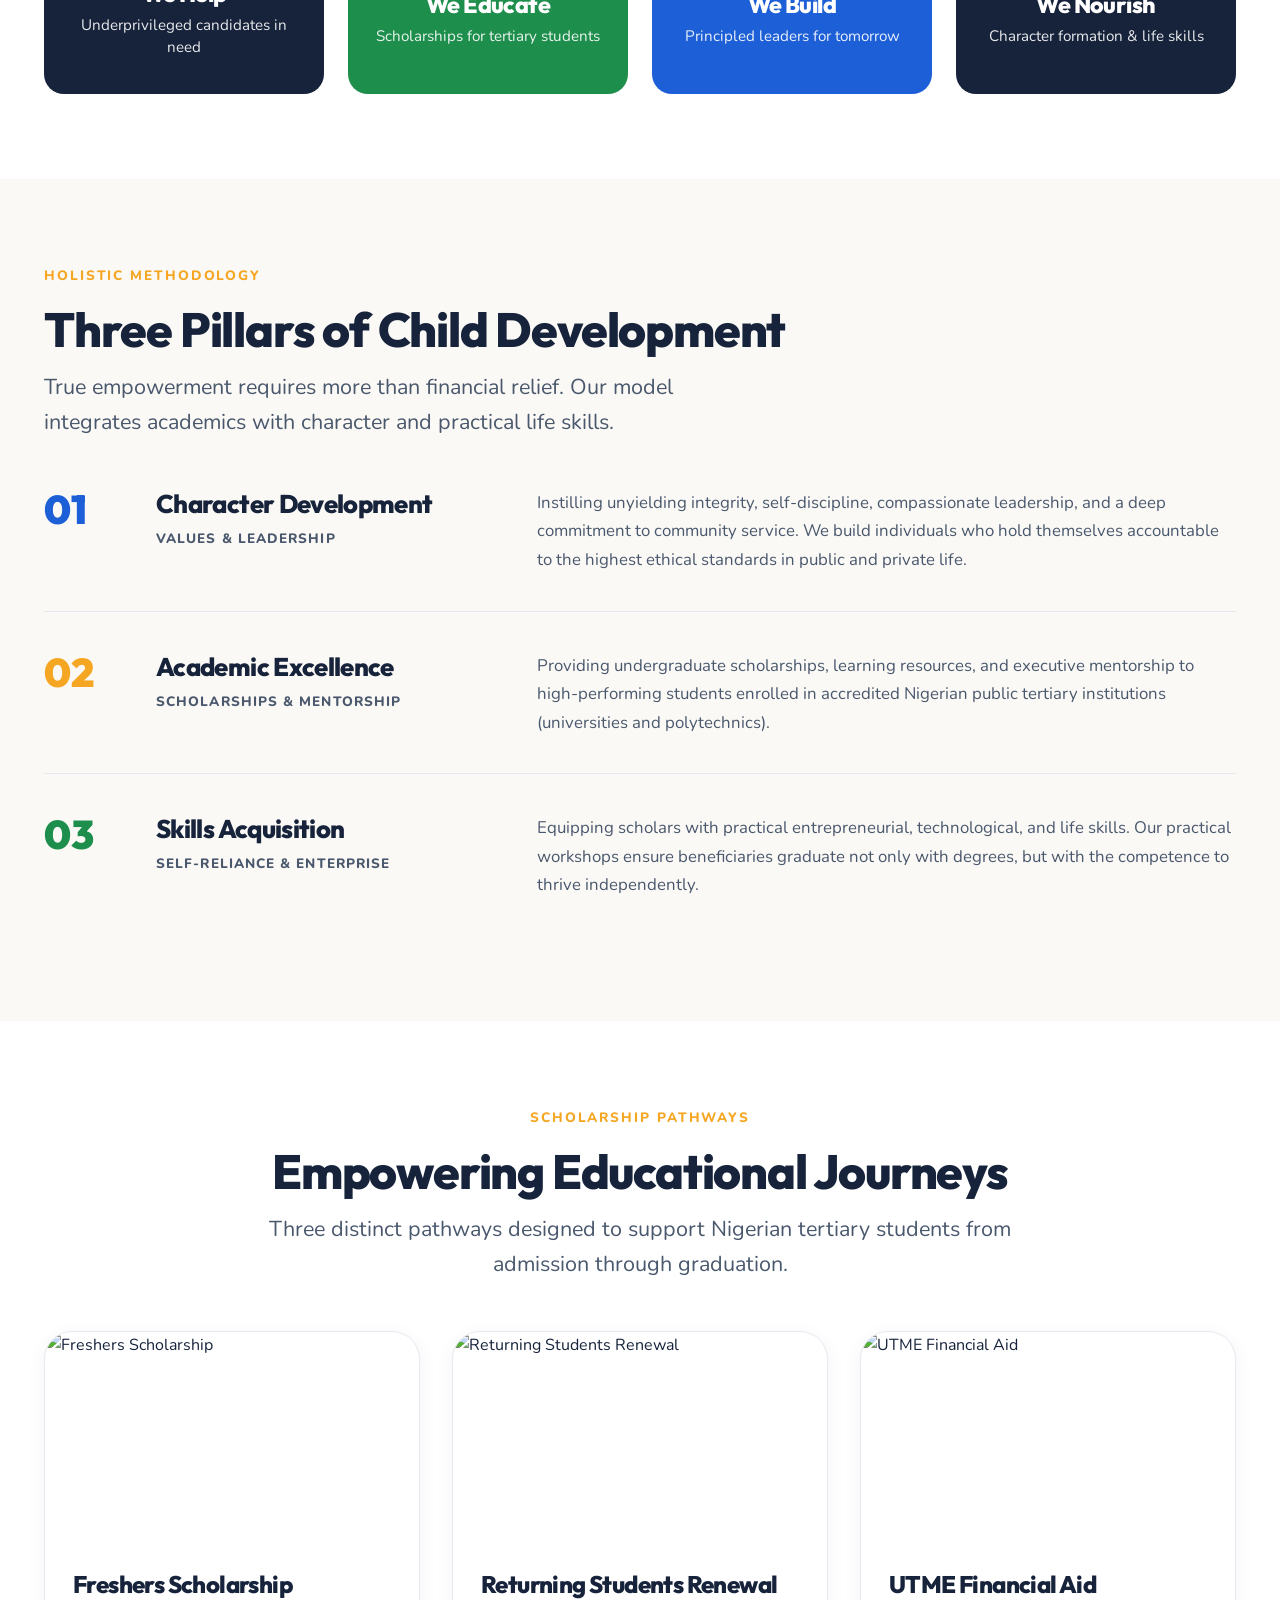
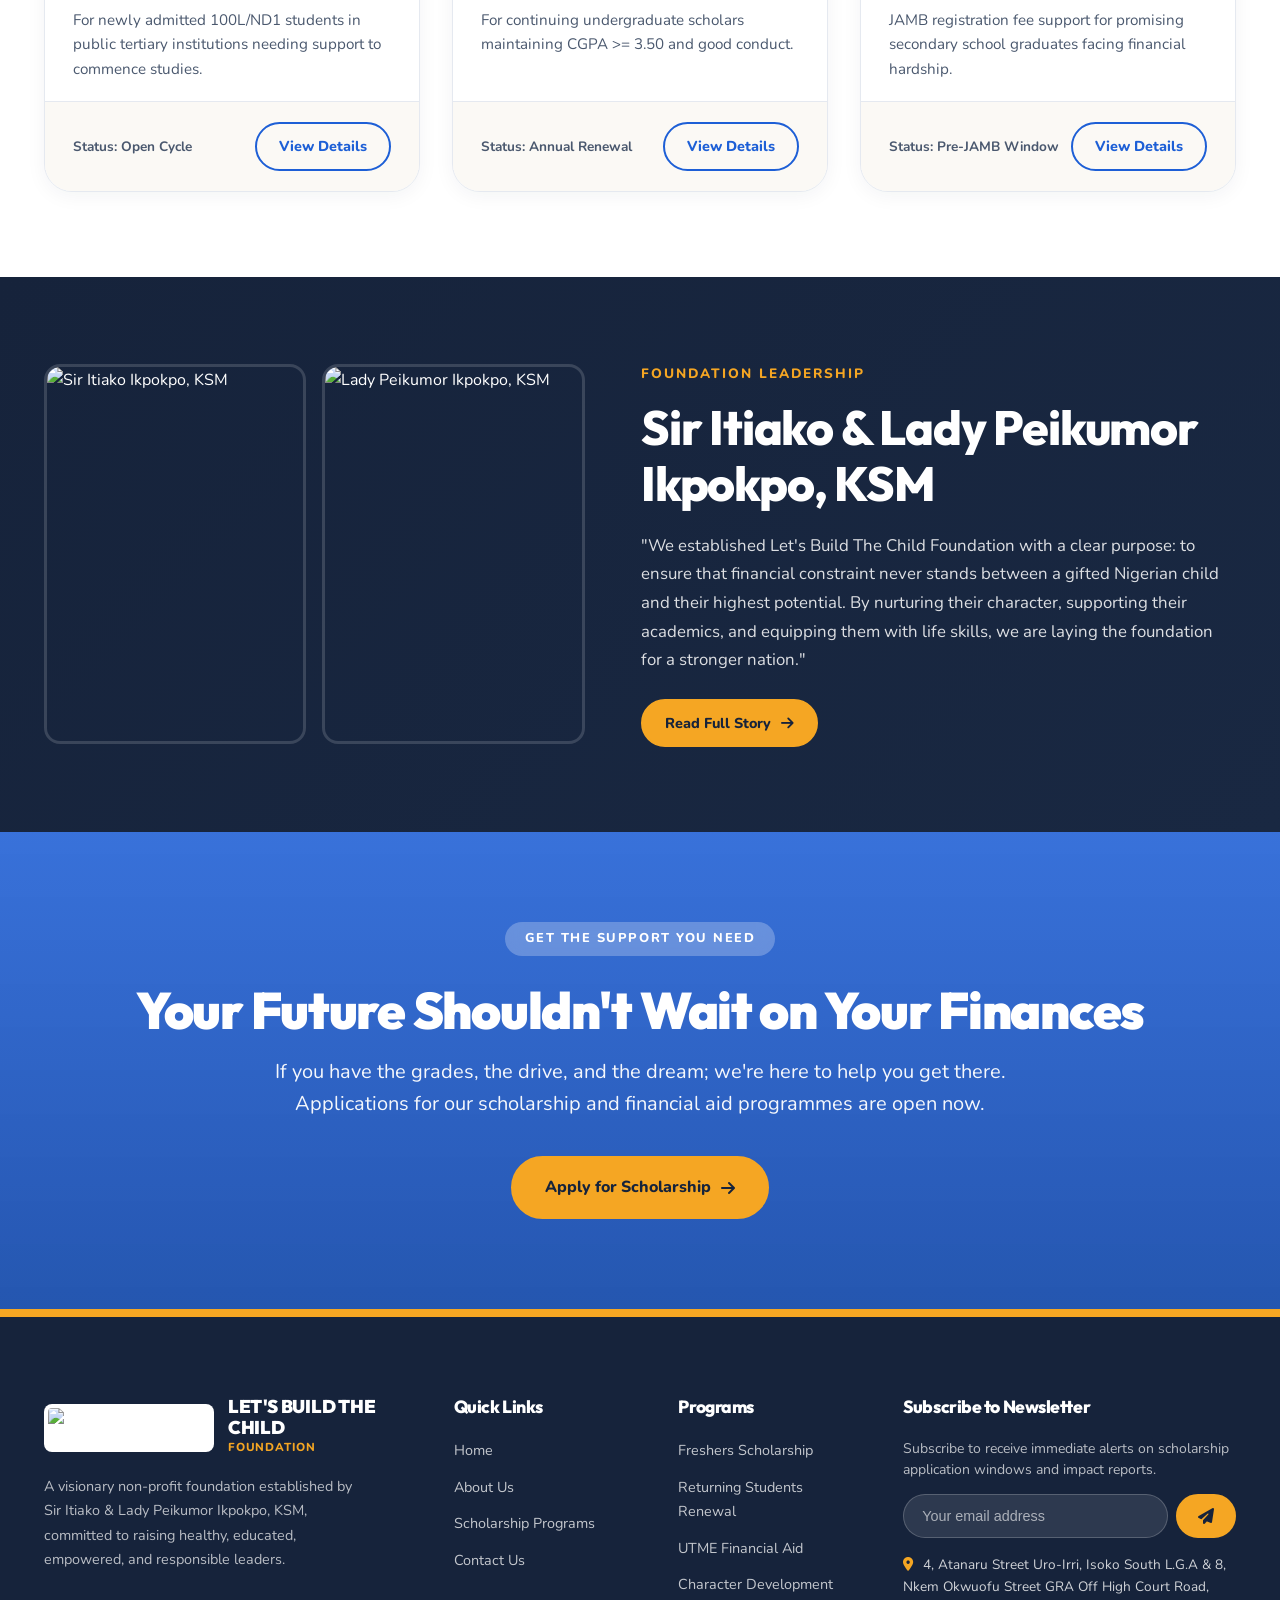
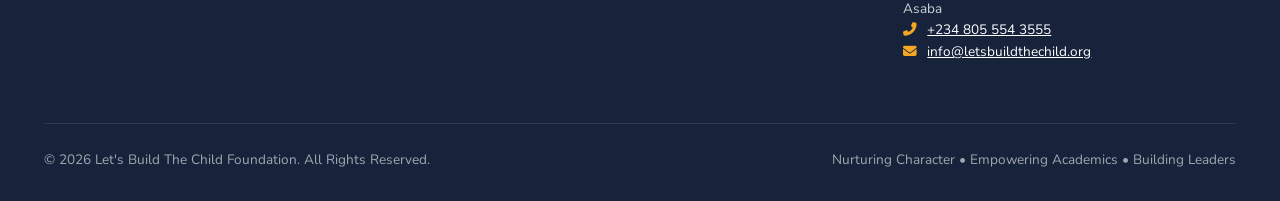
==== commit 35693f5c: "Update domain URLs from .com to www.letsbuildthechild.org across meta tags and JSON-LD schemas" ====
--- a/index.html
+++ b/index.html
@@ -20,7 +20,7 @@
   <meta property="og:description" content="Let's Build The Child Foundation (LBTC) provides undergraduate scholarships, character development, and skills acquisition for underprivileged, academically strong students in accredited Nigerian public tertiary institutions.">
   <meta property="og:image" content="https://res.cloudinary.com/pwkdspnn/image/upload/v1785274590/hero_image_final_1_new_gagb31.png">
   <meta property="og:type" content="website">
-  <meta property="og:url" content="https://www.letsbuildthechild.com/index.html">
+  <meta property="og:url" content="https://www.letsbuildthechild.org/">
   <meta name="twitter:card" content="summary_large_image">
   <meta name="twitter:title" content="Let's Build The Child Foundation | Nigerian Undergraduate Scholarships">
   <meta name="twitter:description" content="Let's Build The Child Foundation (LBTC) provides undergraduate scholarships, character development, and skills acquisition for underprivileged, academically strong students in accredited Nigerian public tertiary institutions.">
@@ -34,7 +34,7 @@
     "@type": "NGO",
     "name": "Let's Build The Child Foundation",
     "alternateName": "LBTC Foundation",
-    "url": "https://www.letsbuildthechild.com",
+    "url": "https://www.letsbuildthechild.org",
     "logo": "https://res.cloudinary.com/pwkdspnn/image/upload/v1785167531/logo-2048x2048-hires_b4ex34.png",
     "description": "A Nigerian non-profit foundation providing undergraduate scholarships, character development, and life skills acquisition to underprivileged, academically strong students in accredited Nigerian public tertiary institutions.",
     "founder": [
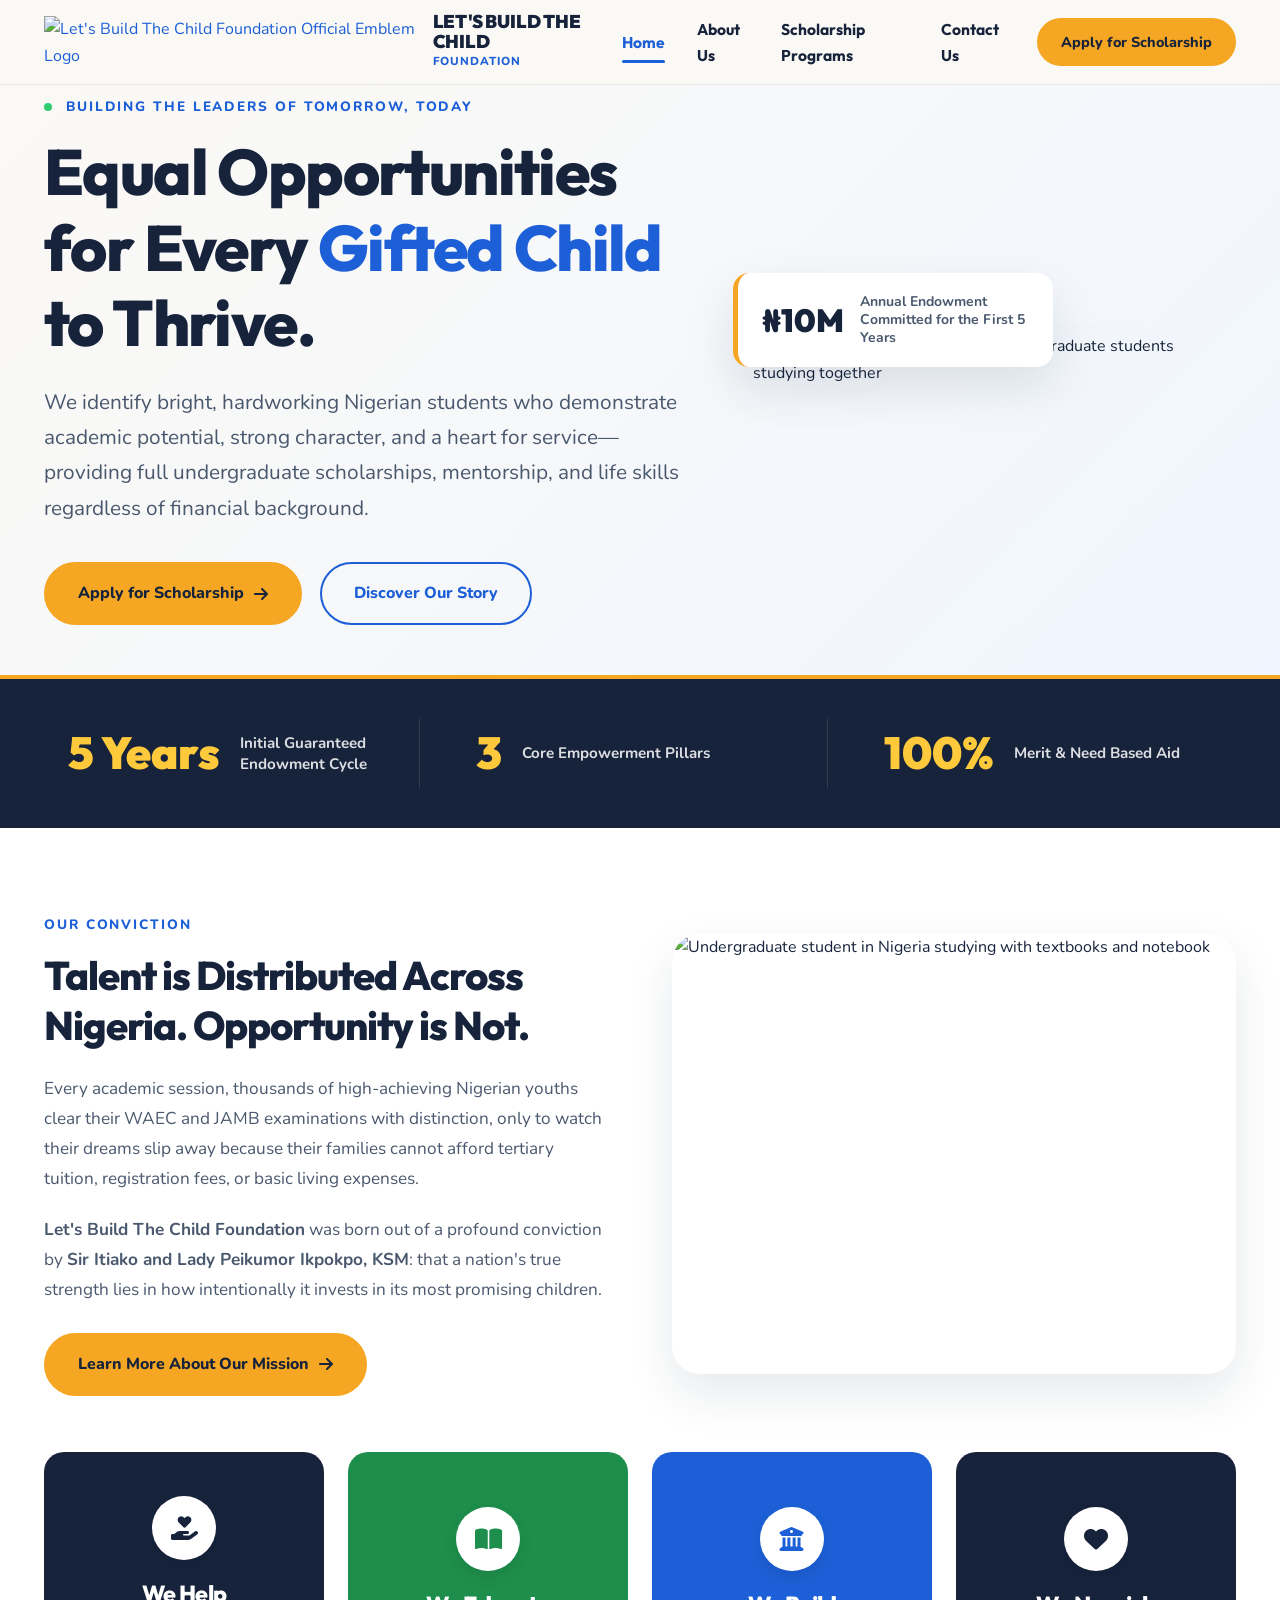
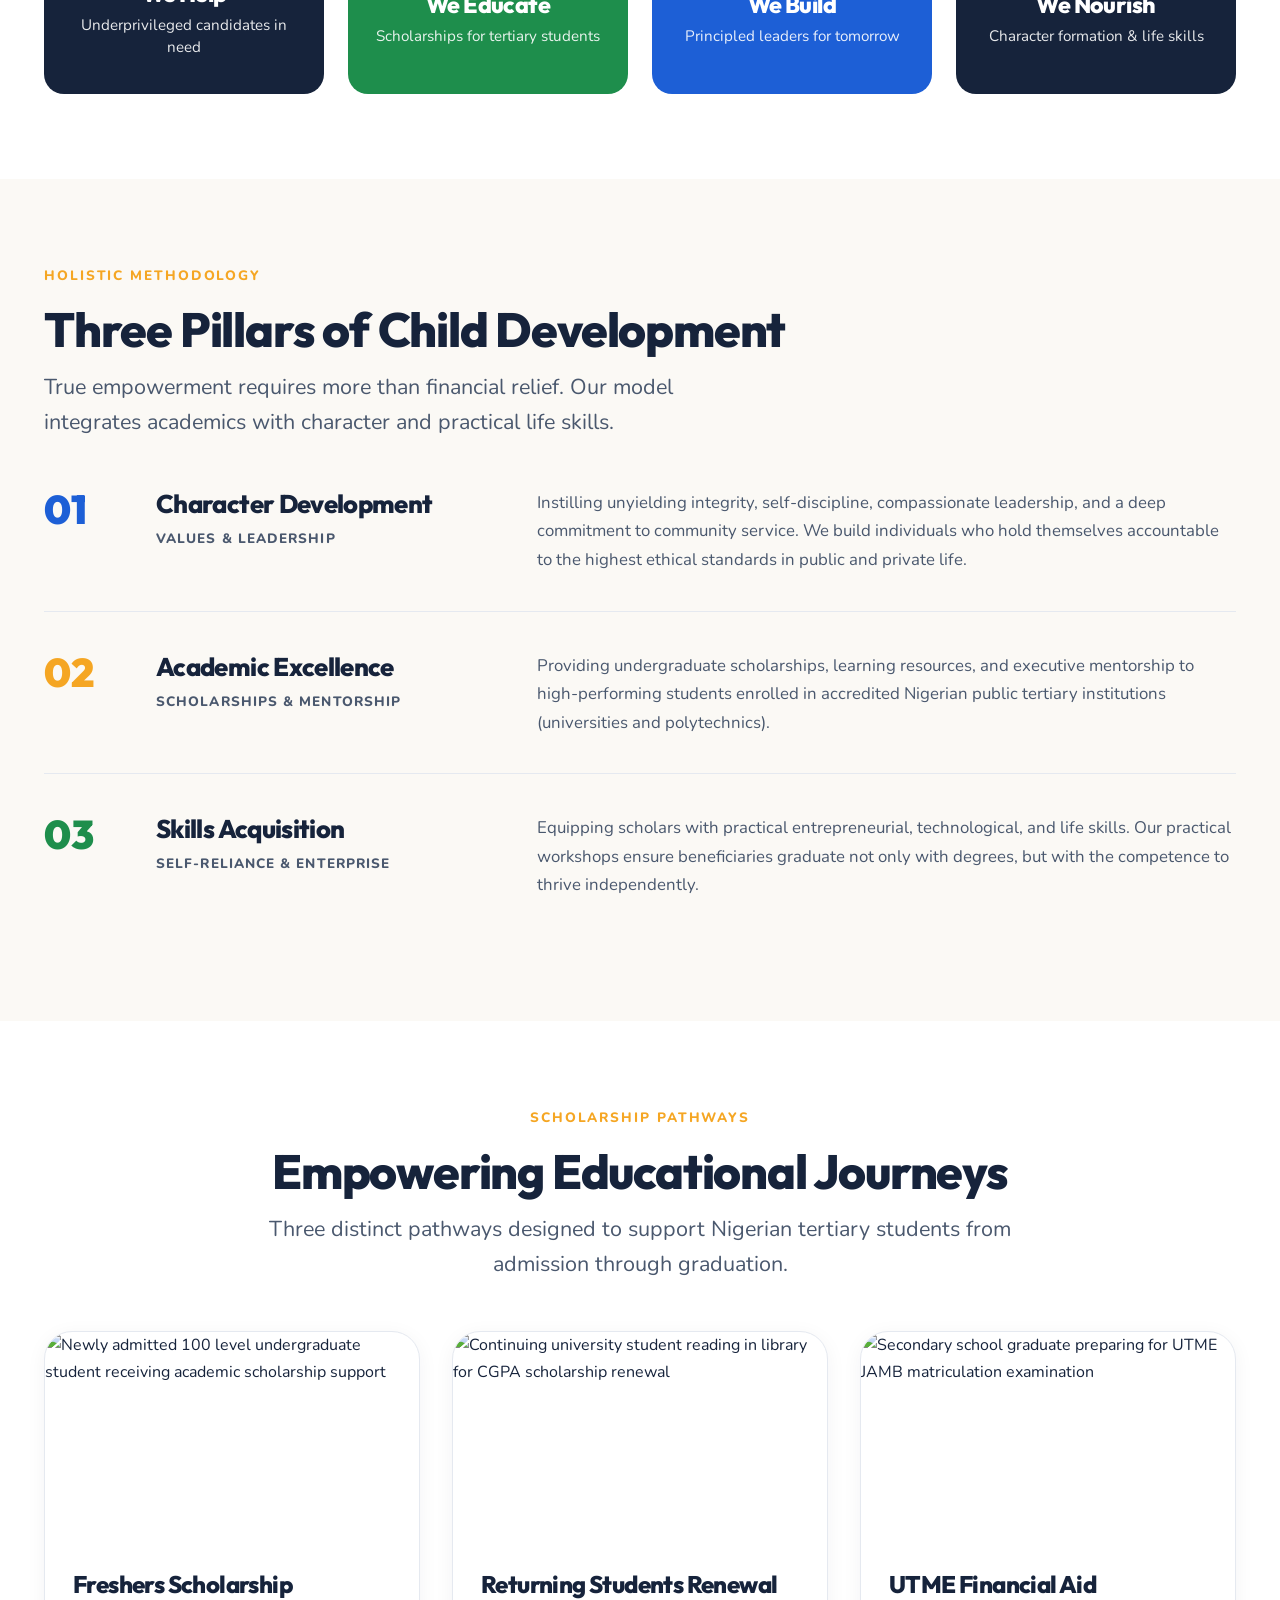
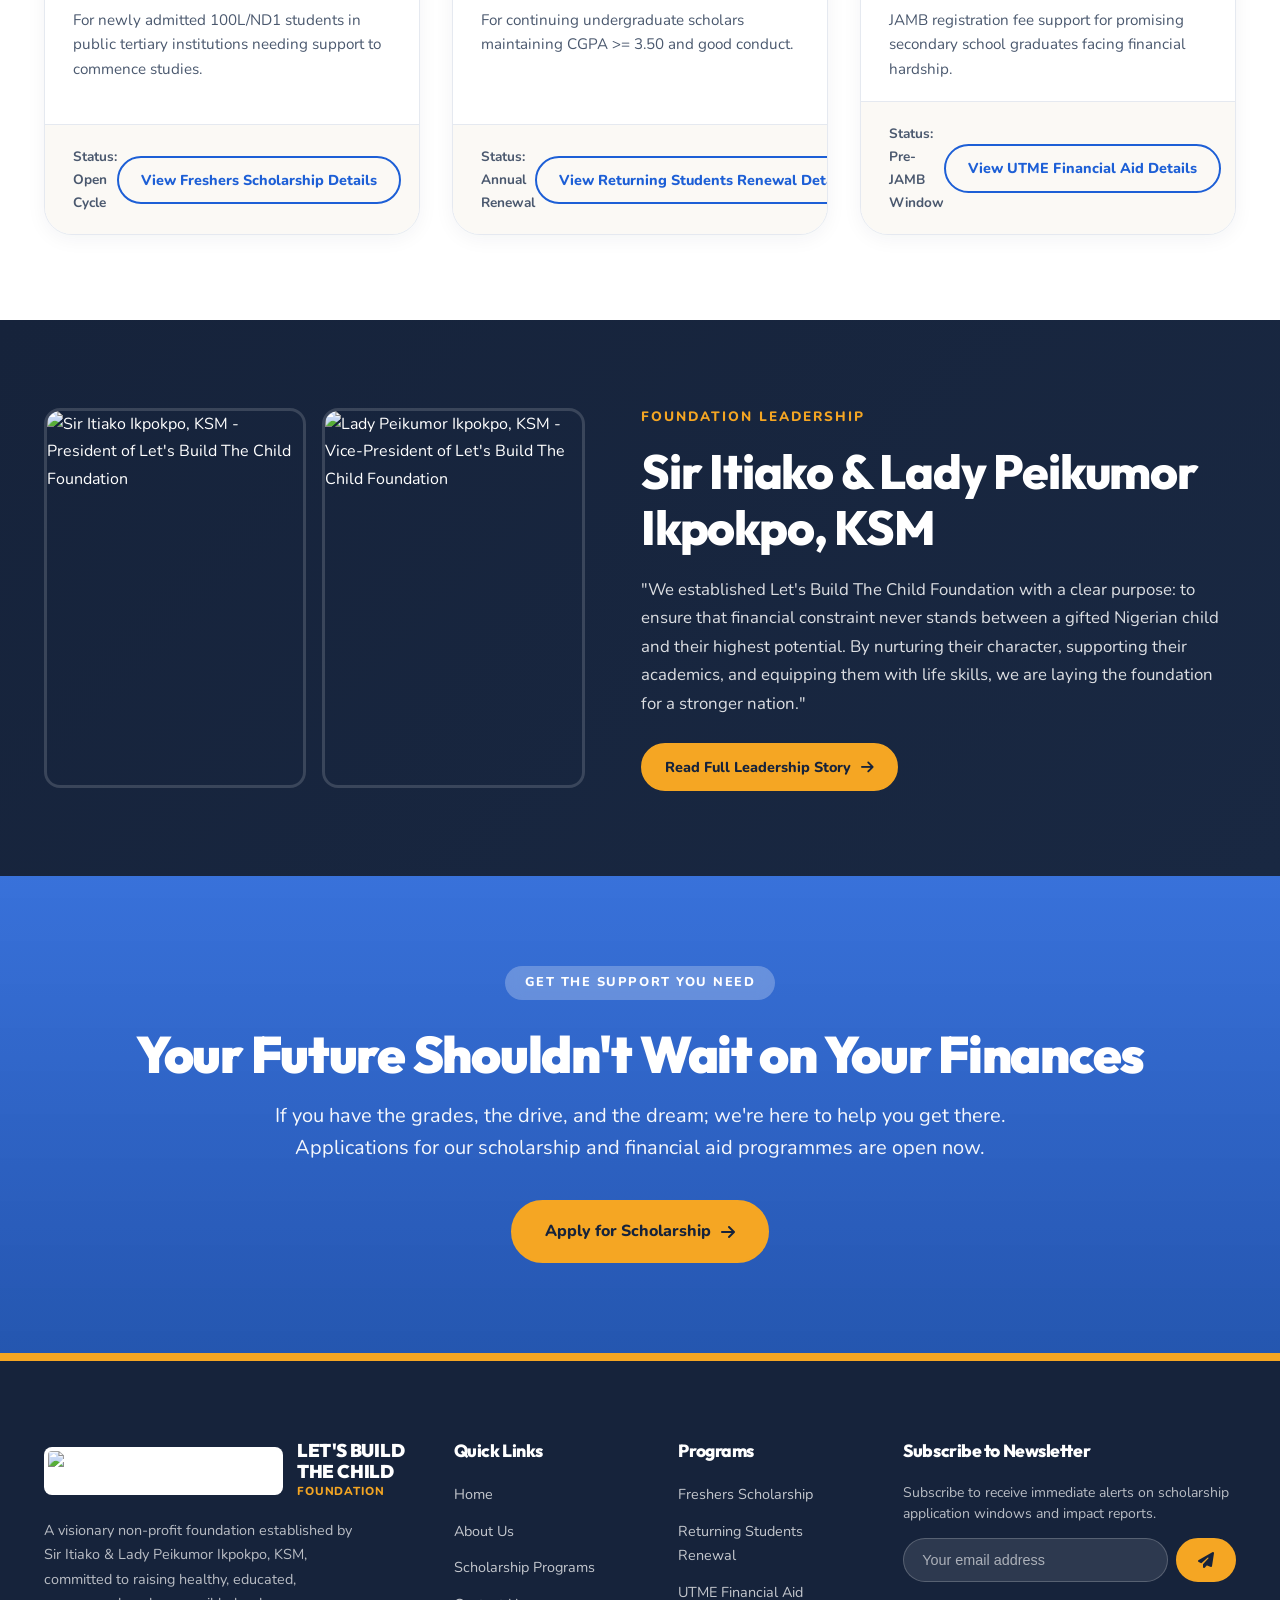
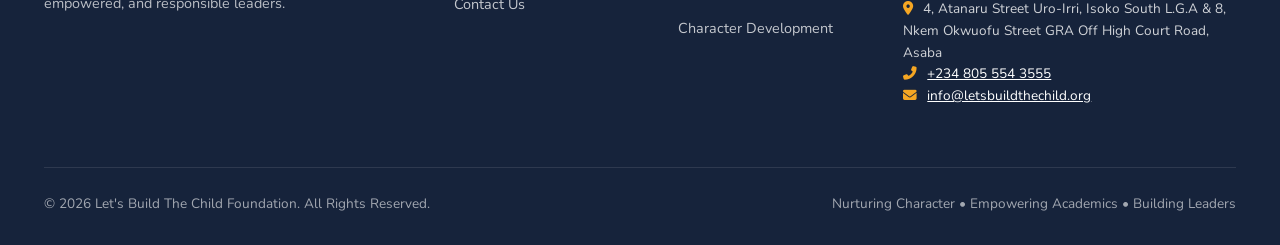
==== commit 44223ae2: "Complete 12-point technical on-page SEO pass, clean slug canonicals, sitemap.xml, and robots.txt" ====
--- a/index.html
+++ b/index.html
@@ -1,12 +1,16 @@
+<!-- NOTE: Server-level clean URL rewrite configuration (e.g., Vercel vercel.json rewrites or Apache .htaccess) required at deploy time to resolve clean slugs (/about, /programs, /contact) to underlying .html files. -->
 <!DOCTYPE html>
-<html lang="en">
+<html lang="en-NG">
 
 <head>
   <meta charset="UTF-8">
   <meta name="viewport" content="width=device-width, initial-scale=1.0">
   <title>Let's Build The Child Foundation | Nigerian Undergraduate Scholarships & Student Empowerment</title>
   <meta name="description"
-    content="Let's Build The Child Foundation (LBTC) is a Nigerian non-profit foundation providing undergraduate scholarships, character development, and skills acquisition to underprivileged, academically strong students across Nigeria.">
+    content="Let's Build The Child Foundation (LBTC) is a Nigerian non-profit foundation providing undergraduate scholarships, character development, and skills acquisition to underprivileged, academically strong students in accredited Nigerian public tertiary institutions.">
+
+  <!-- Canonical Tag -->
+  <link rel="canonical" href="https://www.letsbuildthechild.org">
 
   <!-- CSS Stylesheets -->
   <link rel="stylesheet" href="css/style.css">
@@ -74,9 +78,9 @@
   <!-- Main Navigation Header -->
   <header class="site-header">
     <div class="container header-container">
-      <a href="index.html" class="brand-logo" aria-label="LBTC Foundation Home">
+      <a href="/" class="brand-logo" aria-label="LBTC Foundation Home">
         <img src="https://res.cloudinary.com/pwkdspnn/image/upload/v1785167531/logo-2048x2048-hires_b4ex34.png"
-          alt="Let's Build The Child Foundation Logo">
+          alt="Let's Build The Child Foundation Official Emblem Logo">
         <div class="brand-text">
           <span class="brand-name">LET'S BUILD THE CHILD</span>
           <span class="brand-tagline">FOUNDATION</span>
@@ -85,11 +89,11 @@
 
       <!-- Desktop Nav -->
       <nav class="nav-menu">
-        <a href="index.html" class="nav-link active">Home</a>
-        <a href="about.html" class="nav-link">About Us</a>
-        <a href="programs.html" class="nav-link">Scholarship Programs</a>
-        <a href="contact.html" class="nav-link">Contact Us</a>
-        <a href="programs.html" class="btn btn-primary btn-sm trigger-apply-modal"
+        <a href="/" class="nav-link active">Home</a>
+        <a href="/about" class="nav-link">About Us</a>
+        <a href="/programs" class="nav-link">Scholarship Programs</a>
+        <a href="/contact" class="nav-link">Contact Us</a>
+        <a href="/programs" class="btn btn-primary btn-sm trigger-apply-modal"
           data-program="General Scholarship">Apply for Scholarship</a>
       </nav>
 
@@ -106,19 +110,19 @@
     <div class="drawer-header">
       <div class="brand-logo">
         <img src="https://res.cloudinary.com/pwkdspnn/image/upload/v1785167493/android-chrome-192x192_ylpxje.png"
-          alt="LBTC Logo" style="height: 40px;">
+          alt="LBTC Foundation Brand Icon" style="height: 40px;">
         <span class="brand-name" style="font-size: 1rem;">LBTC FOUNDATION</span>
       </div>
       <button class="drawer-close" id="mobileDrawerClose" aria-label="Close Menu"><i class="fas fa-times"></i></button>
     </div>
     <div class="drawer-links">
-      <a href="index.html" class="nav-link active">Home</a>
-      <a href="about.html" class="nav-link">About Us</a>
-      <a href="programs.html" class="nav-link">Scholarship Programs</a>
-      <a href="contact.html" class="nav-link">Contact Us</a>
+      <a href="/" class="nav-link active">Home</a>
+      <a href="/about" class="nav-link">About Us</a>
+      <a href="/programs" class="nav-link">Scholarship Programs</a>
+      <a href="/contact" class="nav-link">Contact Us</a>
     </div>
     <div style="margin-top: auto;">
-      <a href="programs.html" class="btn btn-primary trigger-apply-modal" style="width: 100%; text-align: center;"
+      <a href="/programs" class="btn btn-primary trigger-apply-modal" style="width: 100%; text-align: center;"
         data-program="Mobile General Application">Apply for Scholarship</a>
     </div>
   </div>
@@ -141,11 +145,11 @@
             financial background.
           </p>
           <div class="hero-cta-group">
-            <a href="programs.html" class="btn btn-primary trigger-apply-modal"
+            <a href="/programs" class="btn btn-primary trigger-apply-modal"
               data-program="Hero Scholarship Application">
               Apply for Scholarship <i class="fas fa-arrow-right"></i>
             </a>
-            <a href="about.html" class="btn btn-outline-blue">
+            <a href="/about" class="btn btn-outline-blue">
               Discover Our Story
             </a>
           </div>
@@ -154,7 +158,7 @@
         <div style="position: relative;">
           <div class="hero-image-clean">
             <img src="https://res.cloudinary.com/pwkdspnn/image/upload/v1785274590/hero_image_final_1_new_gagb31.png"
-              alt="Let's Build The Child Foundation Scholars">
+              alt="Empowered Nigerian university undergraduate students studying together">
           </div>
           <div
             style="position: absolute; bottom: 20px; left: -20px; background: var(--bg-white); padding: 20px 24px; border-radius: var(--radius-md); box-shadow: var(--shadow-lg); display: flex; align-items: center; gap: 16px; border-left: 5px solid var(--primary-orange); max-width: 320px; z-index: 2;">
@@ -210,8 +214,8 @@
           </p>
 
           <div style="margin-top: 28px;">
-            <a href="about.html" class="btn btn-primary">
-              Learn More <i class="fas fa-arrow-right"></i>
+            <a href="/about" class="btn btn-primary">
+              Learn More About Our Mission <i class="fas fa-arrow-right"></i>
             </a>
           </div>
         </div>
@@ -219,7 +223,7 @@
         <div>
           <div style="border-radius: var(--radius-lg); overflow: hidden; box-shadow: var(--shadow-lg);">
             <img src="https://res.cloudinary.com/pwkdspnn/image/upload/v1785274866/6007_vhowfo.jpg"
-              alt="Nigerian university student studying diligently"
+              alt="Undergraduate student in Nigeria studying with textbooks and notebook"
               style="height: 100%; min-height: 440px; width: 100%; object-fit: cover;">
           </div>
         </div>
@@ -345,7 +349,7 @@
           <div class="pathway-card-img">
             <img
               src="https://res.cloudinary.com/pwkdspnn/image/upload/v1785278674/25651-30412c-o-student-reading-facebook-1-1062x598_txh4z1.jpg"
-              alt="Freshers Scholarship">
+              alt="Newly admitted 100 level undergraduate student receiving academic scholarship support">
           </div>
           <div style="padding: 28px 28px 20px; flex-grow: 1;">
             <h3 style="font-size: 1.5rem; margin-bottom: 10px;">Freshers Scholarship</h3>
@@ -356,7 +360,7 @@
           <div
             style="padding: 20px 28px; background: var(--bg-warm); border-top: 1px solid var(--neutral-border); display: flex; align-items: center; justify-content: space-between;">
             <span style="font-weight: 700; font-size: 0.85rem; color: var(--neutral-slate);">Status: Open Cycle</span>
-            <a href="programs.html#freshers-program" class="btn btn-outline-blue btn-sm">View Details</a>
+            <a href="/programs#freshers-program" class="btn btn-outline-blue btn-sm">View Freshers Scholarship Details</a>
           </div>
         </div>
 
@@ -364,7 +368,7 @@
         <div class="pathway-card-item">
           <div class="pathway-card-img">
             <img src="https://res.cloudinary.com/pwkdspnn/image/upload/v1785278610/44983_g7fvhp.jpg"
-              alt="Returning Students Renewal">
+              alt="Continuing university student reading in library for CGPA scholarship renewal">
           </div>
           <div style="padding: 28px 28px 20px; flex-grow: 1;">
             <h3 style="font-size: 1.5rem; margin-bottom: 10px;">Returning Students Renewal</h3>
@@ -376,7 +380,7 @@
             style="padding: 20px 28px; background: var(--bg-warm); border-top: 1px solid var(--neutral-border); display: flex; align-items: center; justify-content: space-between;">
             <span style="font-weight: 700; font-size: 0.85rem; color: var(--neutral-slate);">Status: Annual
               Renewal</span>
-            <a href="programs.html#returning-program" class="btn btn-outline-blue btn-sm">View Details</a>
+            <a href="/programs#returning-program" class="btn btn-outline-blue btn-sm">View Returning Students Renewal Details</a>
           </div>
         </div>
 
@@ -384,7 +388,7 @@
         <div class="pathway-card-item">
           <div class="pathway-card-img">
             <img src="https://res.cloudinary.com/pwkdspnn/image/upload/v1785279038/jamb_myawbf.jpg"
-              alt="UTME Financial Aid">
+              alt="Secondary school graduate preparing for UTME JAMB matriculation examination">
           </div>
           <div style="padding: 28px 28px 20px; flex-grow: 1;">
             <h3 style="font-size: 1.5rem; margin-bottom: 10px;">UTME Financial Aid</h3>
@@ -396,7 +400,7 @@
             style="padding: 20px 28px; background: var(--bg-warm); border-top: 1px solid var(--neutral-border); display: flex; align-items: center; justify-content: space-between;">
             <span style="font-weight: 700; font-size: 0.85rem; color: var(--neutral-slate);">Status: Pre-JAMB
               Window</span>
-            <a href="programs.html#utme-program" class="btn btn-outline-blue btn-sm">View Details</a>
+            <a href="/programs#utme-program" class="btn btn-outline-blue btn-sm">View UTME Financial Aid Details</a>
           </div>
         </div>
       </div>
@@ -409,9 +413,9 @@
       <div class="founders-split-grid">
         <div class="founders-image-duo">
           <img src="https://res.cloudinary.com/pwkdspnn/image/upload/v1785141320/PHOTO-2026-07-26-13-13-24_omignx.jpg"
-            alt="Sir Itiako Ikpokpo, KSM">
+            alt="Sir Itiako Ikpokpo, KSM - President of Let's Build The Child Foundation">
           <img src="https://res.cloudinary.com/pwkdspnn/image/upload/v1785142930/PHOTO-2026-07-26-13-12-46_azobm5.jpg"
-            alt="Lady Peikumor Ikpokpo, KSM">
+            alt="Lady Peikumor Ikpokpo, KSM - Vice-President of Let's Build The Child Foundation">
         </div>
 
         <div class="founders-content">
@@ -423,8 +427,8 @@
             supporting their academics, and equipping them with life skills, we are laying the foundation for a stronger
             nation."
           </p>
-          <a href="about.html" class="btn btn-primary btn-sm">
-            Read Full Story <i class="fas fa-arrow-right"></i>
+          <a href="/about" class="btn btn-primary btn-sm">
+            Read Full Leadership Story <i class="fas fa-arrow-right"></i>
           </a>
         </div>
       </div>
@@ -440,7 +444,7 @@
         If you have the grades, the drive, and the dream; we're here to help you get there. Applications for our
         scholarship and financial aid programmes are open now.
       </p>
-      <a href="programs.html" class="btn btn-primary">
+      <a href="/programs" class="btn btn-primary">
         Apply for Scholarship <i class="fas fa-arrow-right"></i>
       </a>
     </div>
@@ -453,7 +457,7 @@
         <div class="footer-brand">
           <div class="brand-logo">
             <img src="https://res.cloudinary.com/pwkdspnn/image/upload/v1785167531/logo-2048x2048-hires_b4ex34.png"
-              alt="LBTC Foundation Logo" style="height: 48px; background: white; border-radius: 8px; padding: 4px;">
+              alt="Let's Build The Child Foundation Official Emblem Logo" style="height: 48px; background: white; border-radius: 8px; padding: 4px;">
             <div class="brand-text">
               <span class="brand-name" style="color: white;">LET'S BUILD THE CHILD</span>
               <span class="brand-tagline" style="color: var(--primary-orange);">FOUNDATION</span>
@@ -463,6 +467,7 @@
             A visionary non-profit foundation established by Sir Itiako & Lady Peikumor Ikpokpo, KSM, committed to
             raising healthy, educated, empowered, and responsible leaders.
           </p>
+          <!-- Real social profile URLs to be added at go-live -->
           <div class="social-links" style="display: none;">
             <a href="#" class="social-btn" aria-label="Facebook"><i class="fab fa-facebook-f"></i></a>
             <a href="#" class="social-btn" aria-label="Instagram"><i class="fab fa-instagram"></i></a>
@@ -474,20 +479,20 @@
         <div class="footer-col">
           <h4>Quick Links</h4>
           <div class="footer-links">
-            <a href="index.html">Home</a>
-            <a href="about.html">About Us</a>
-            <a href="programs.html">Scholarship Programs</a>
-            <a href="contact.html">Contact Us</a>
+            <a href="/">Home</a>
+            <a href="/about">About Us</a>
+            <a href="/programs">Scholarship Programs</a>
+            <a href="/contact">Contact Us</a>
           </div>
         </div>
 
         <div class="footer-col">
           <h4>Programs</h4>
           <div class="footer-links">
-            <a href="programs.html#freshers-program">Freshers Scholarship</a>
-            <a href="programs.html#returning-program">Returning Students Renewal</a>
-            <a href="programs.html#utme-program">UTME Financial Aid</a>
-            <a href="about.html#core-values">Character Development</a>
+            <a href="/programs#freshers-program">Freshers Scholarship</a>
+            <a href="/programs#returning-program">Returning Students Renewal</a>
+            <a href="/programs#utme-program">UTME Financial Aid</a>
+            <a href="/about#core-values">Character Development</a>
           </div>
         </div>
 
